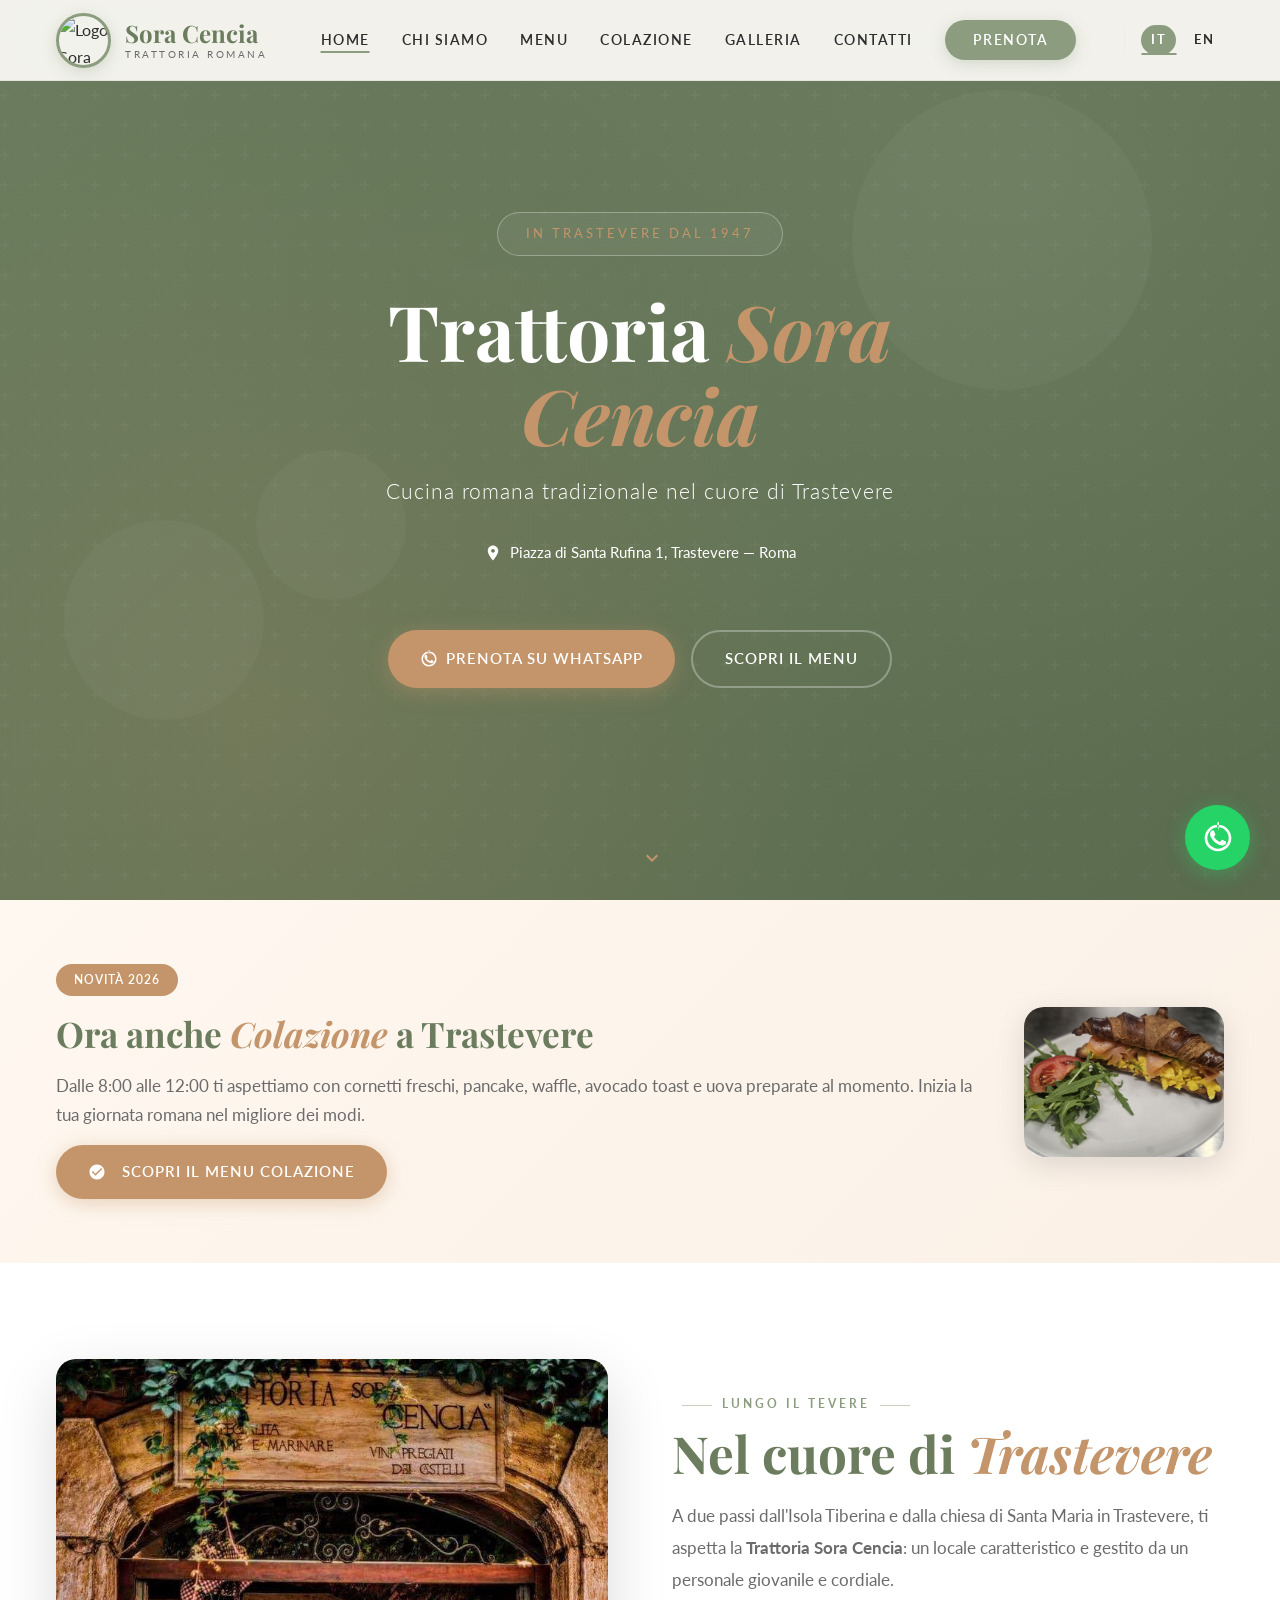
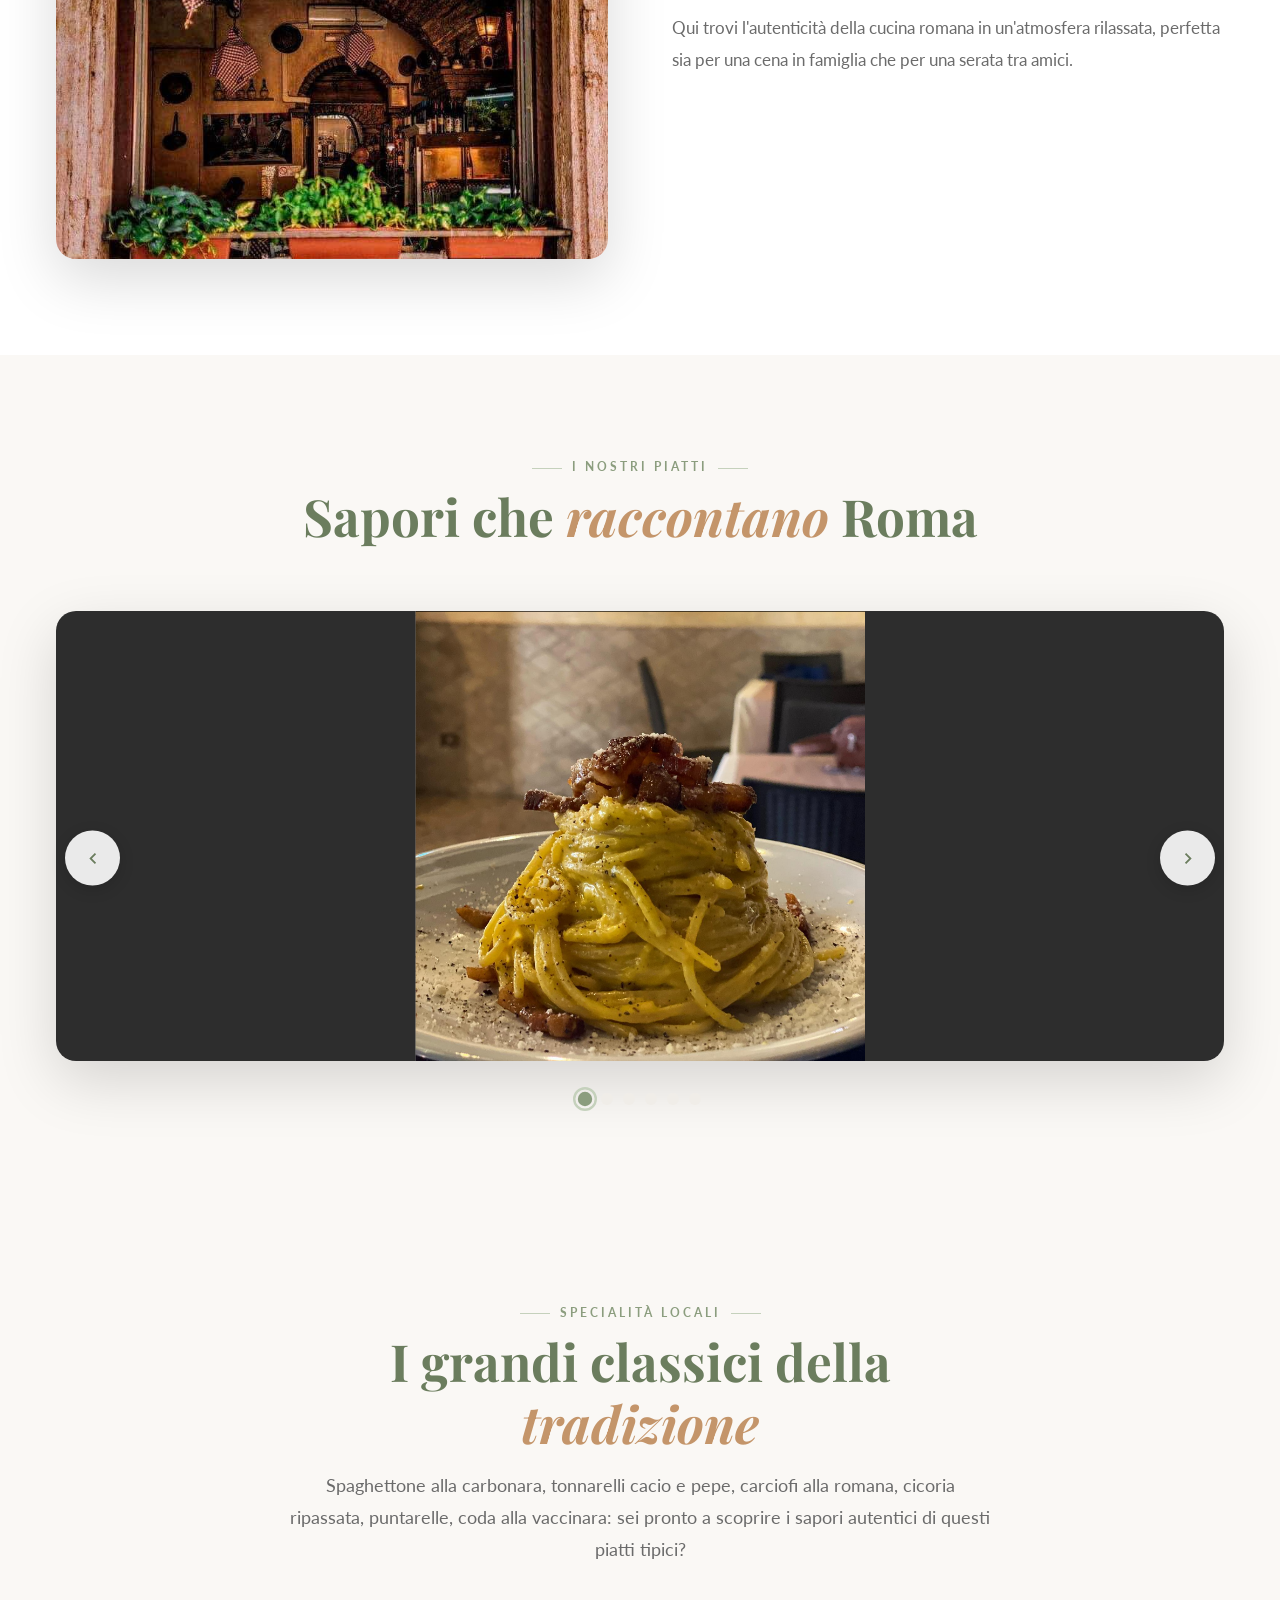
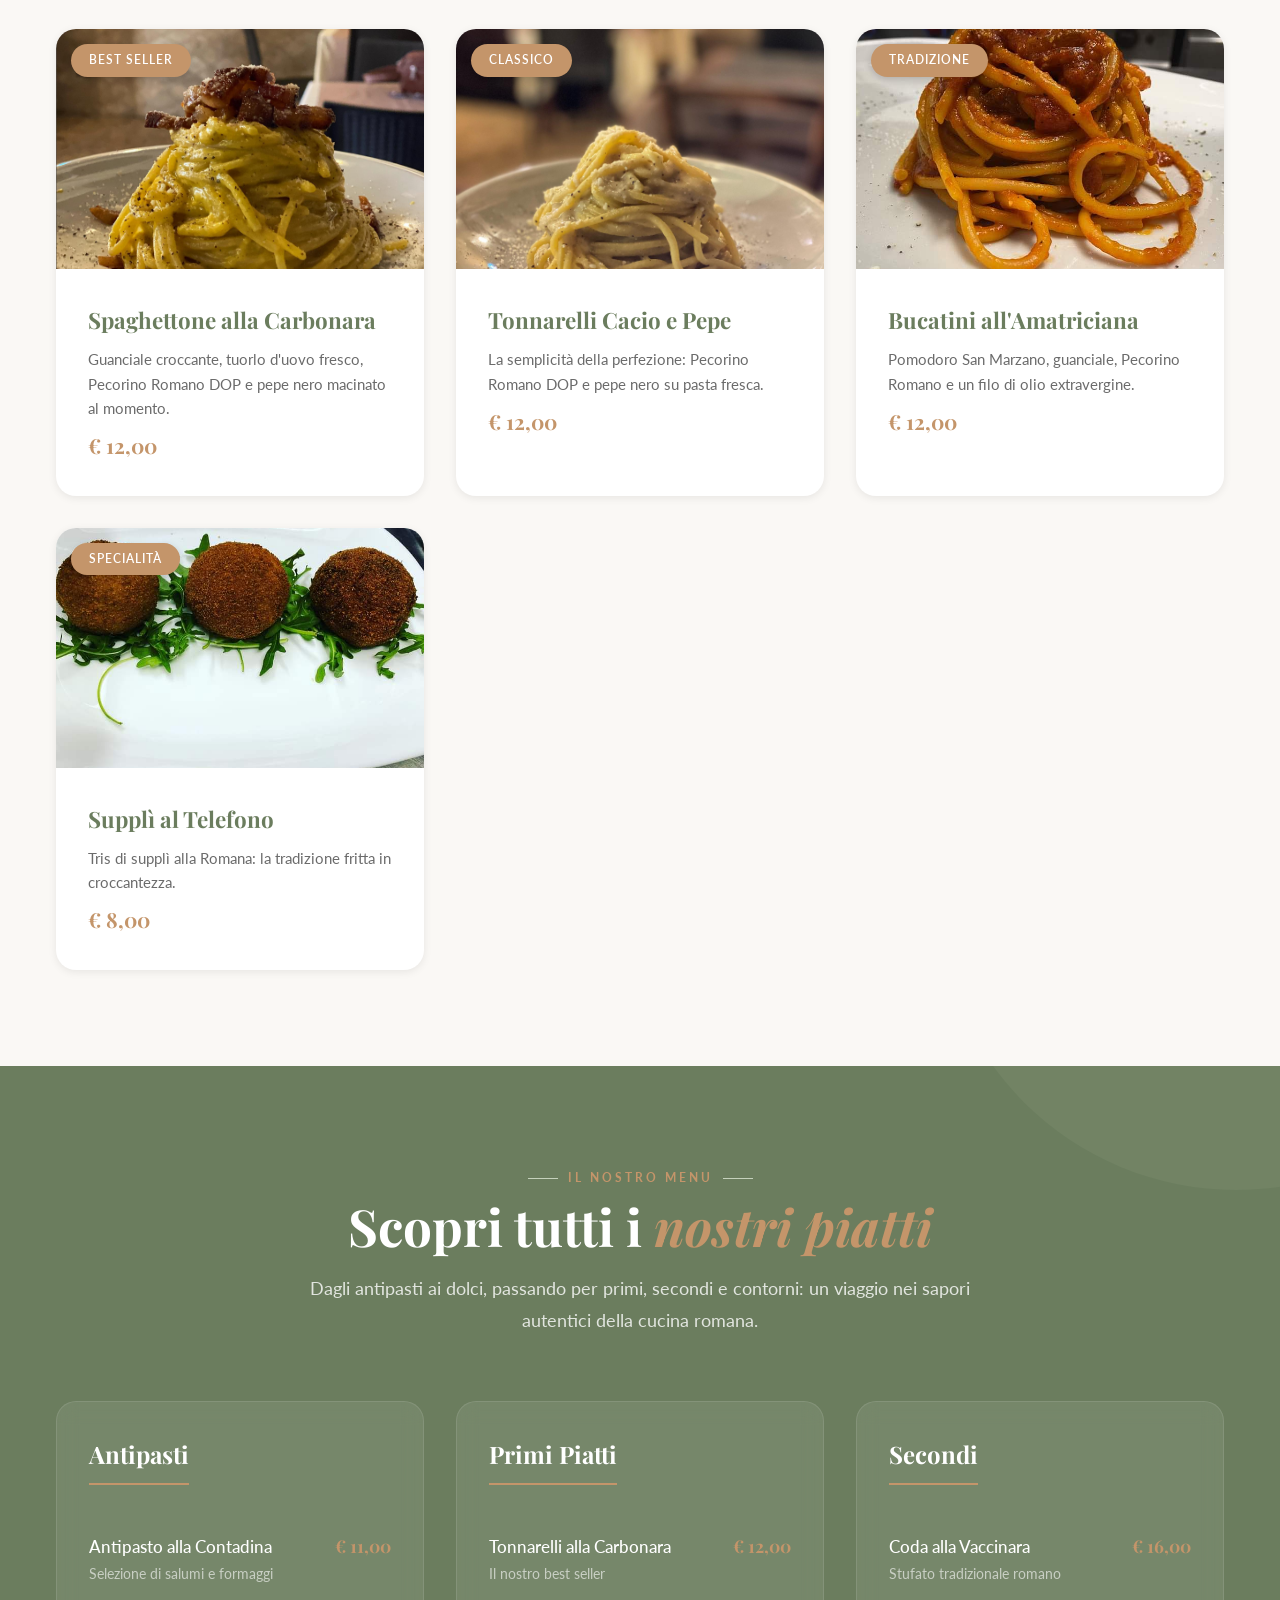
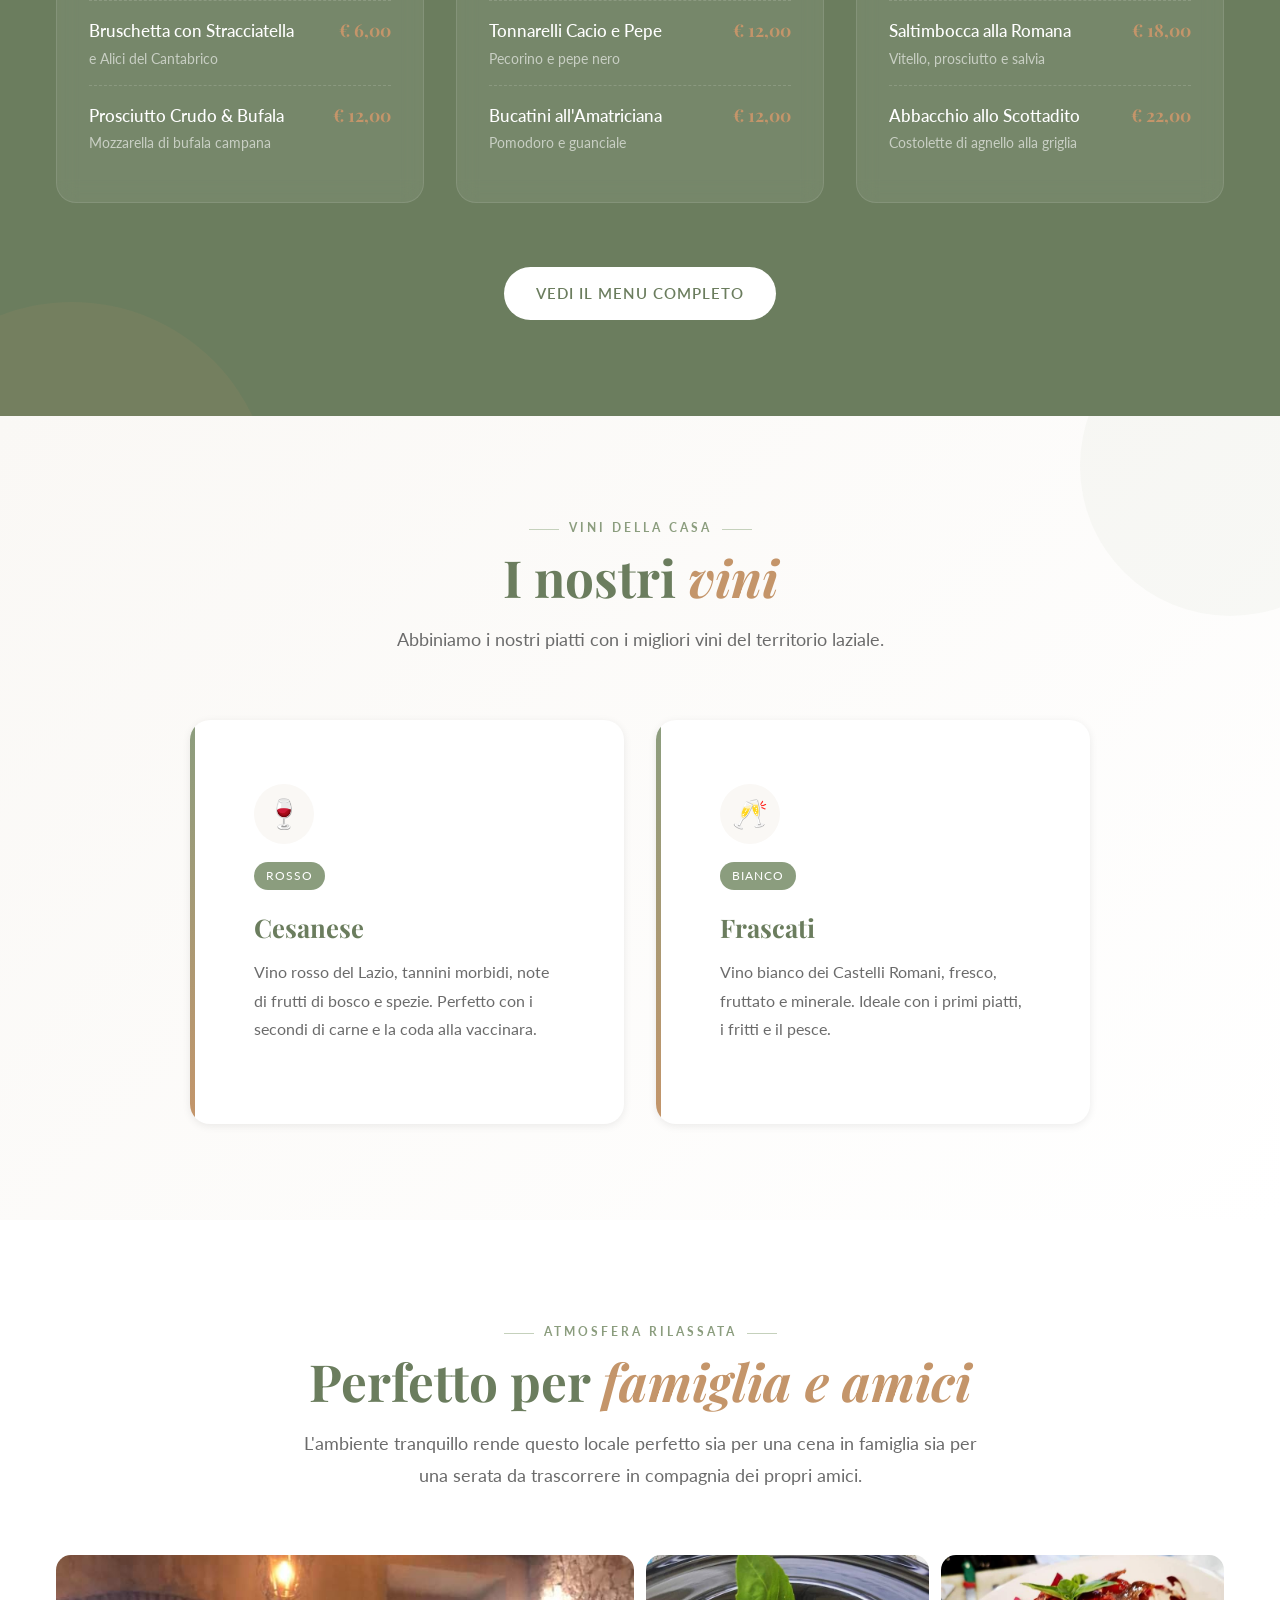
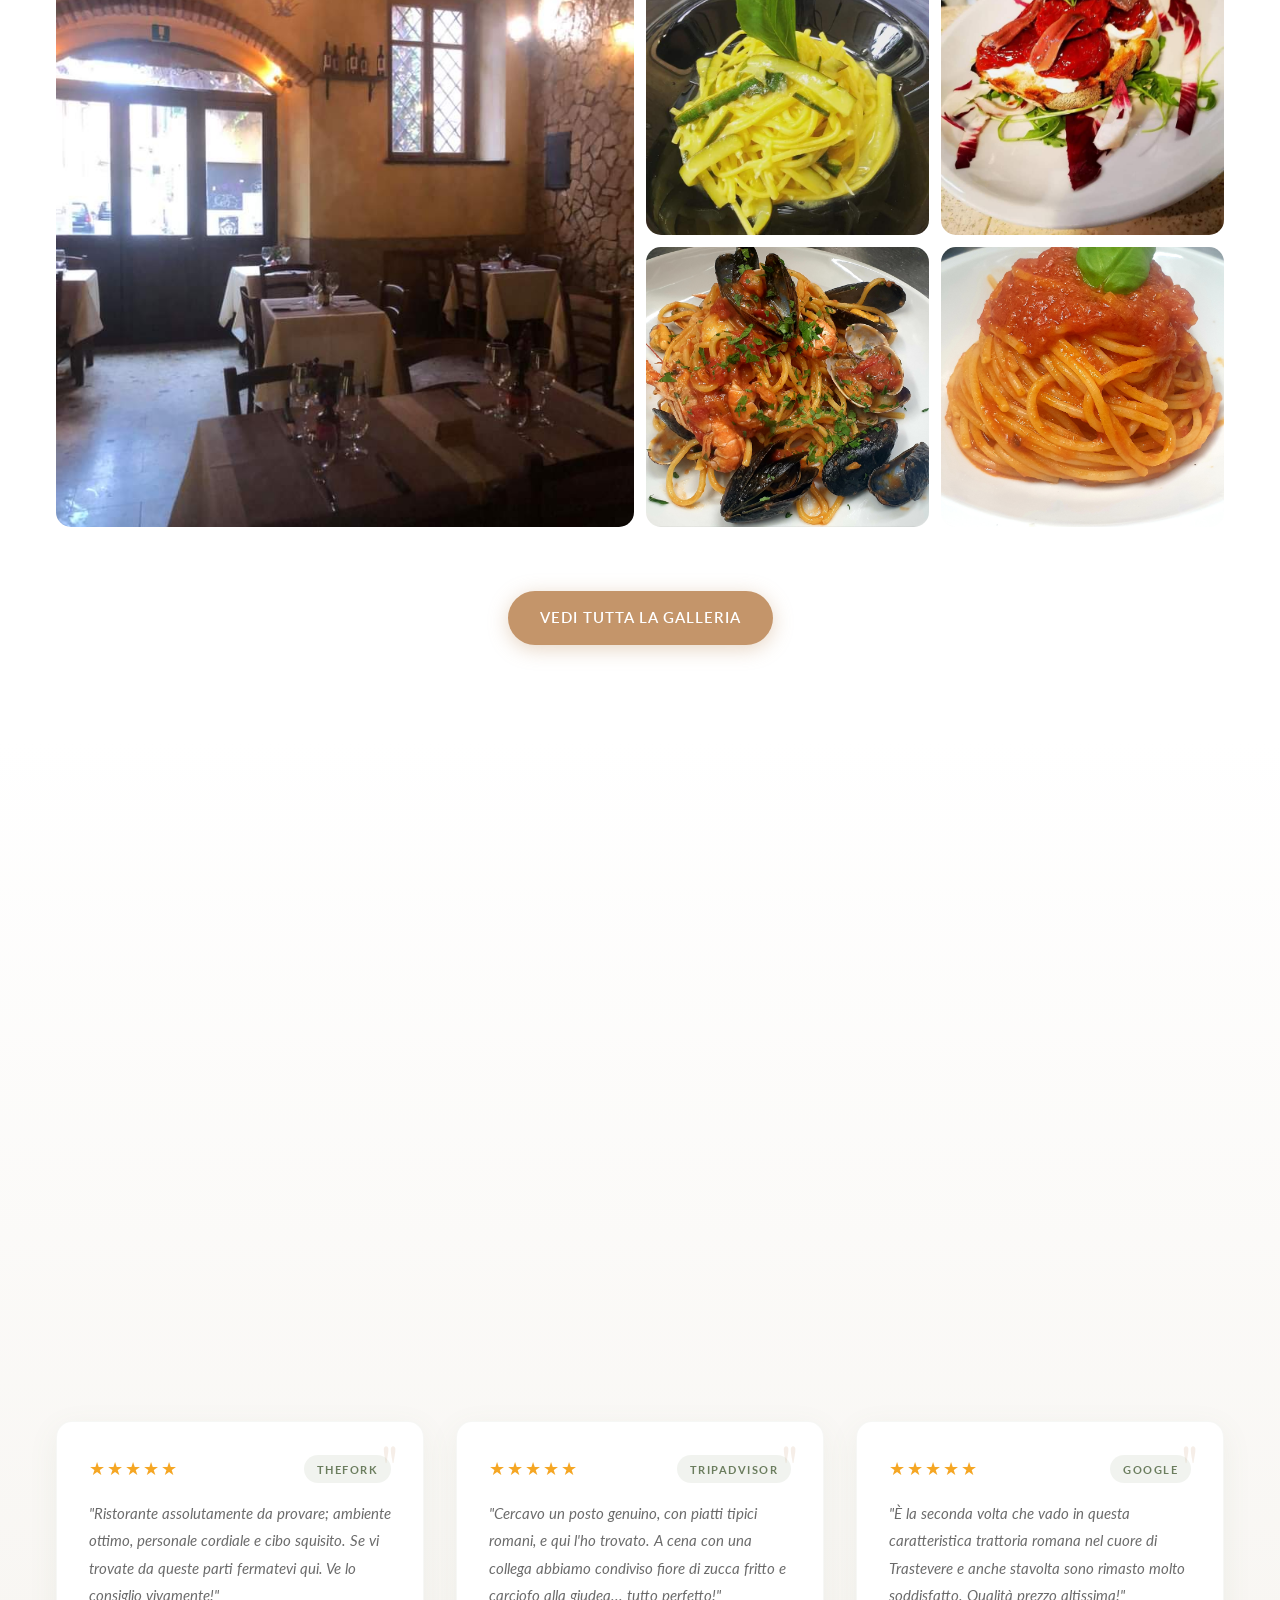
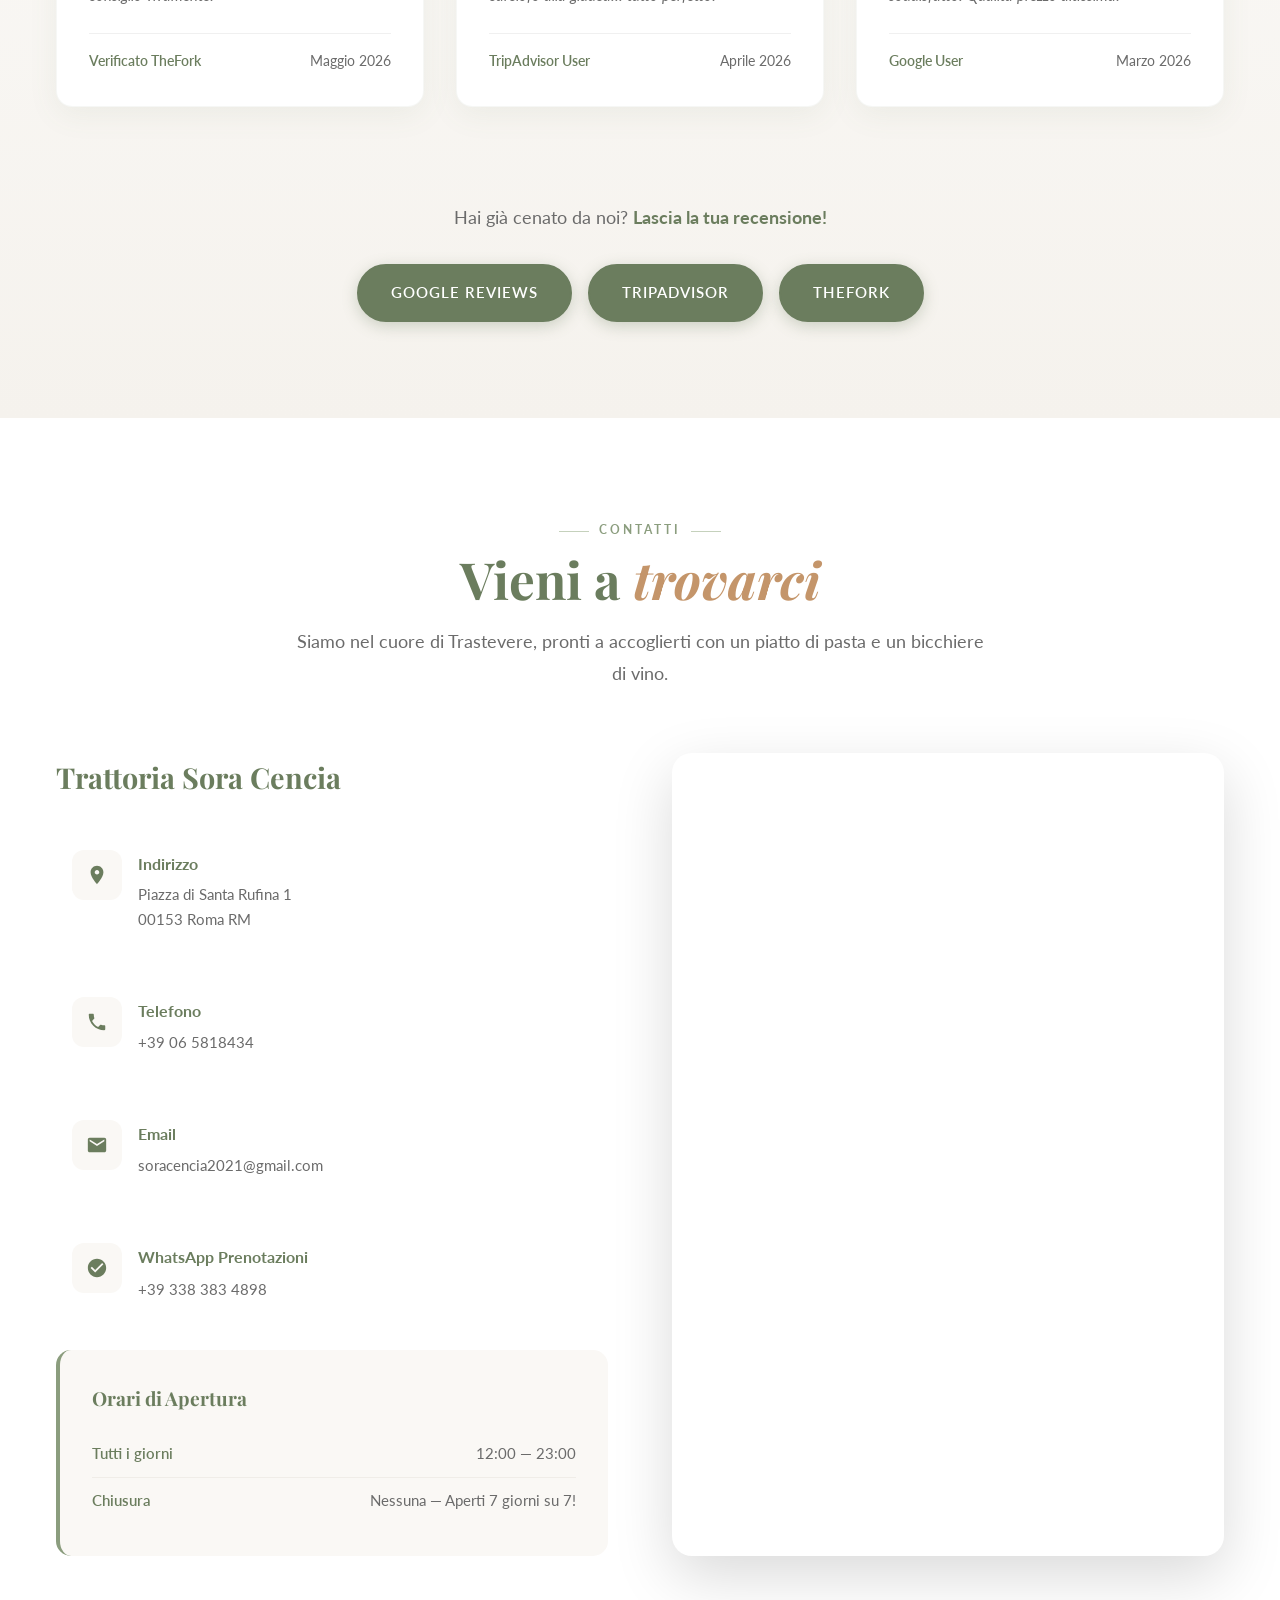
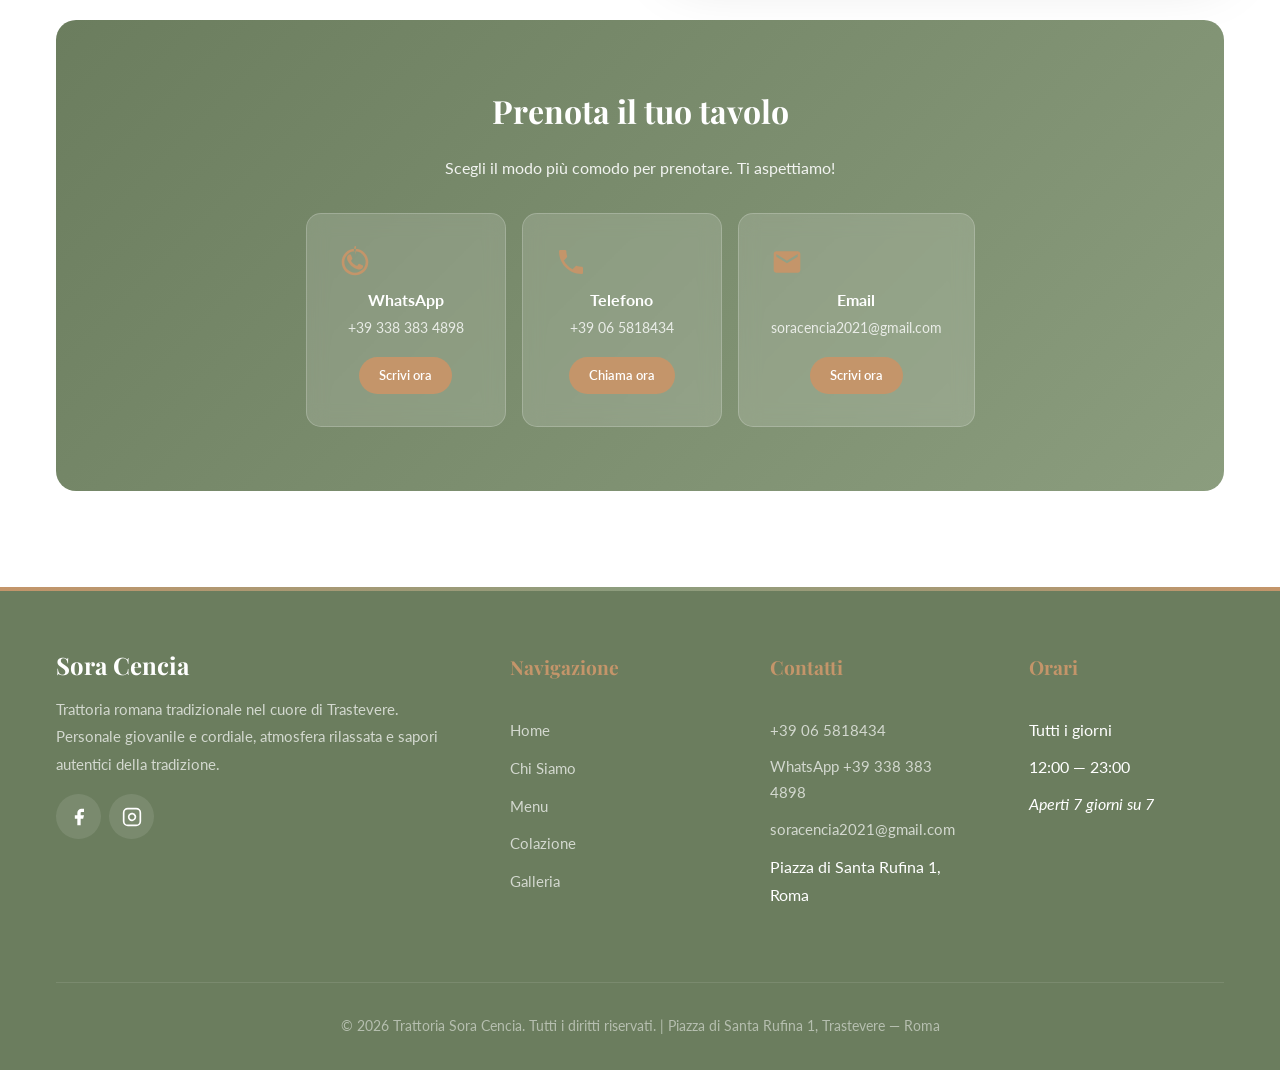
==== index.html @ d0603711 "Add files via upload" ====
<!DOCTYPE html>
<html lang="it">
<head>
    <meta charset="UTF-8">
    <meta name="viewport" content="width=device-width, initial-scale=1.0">
    <title>Trattoria Sora Cencia — Trastevere, Roma | Cucina Romana Tradizionale</title>
    <meta name="description" content="Trattoria Sora Cencia a Trastevere, Roma. Cucina romana tradizionale: carbonara, cacio e pepe, carciofi, coda alla vaccinara. Aperti tutti i giorni 12:00-23:00. Piazza di Santa Rufina 1.">
    <meta name="keywords" content="trattoria romana, trastevere, ristorante roma, carbonara, cacio e pepe, cucina romana, sora cencia">

    <meta property="og:title" content="Trattoria Sora Cencia — Trastevere, Roma">
    <meta property="og:description" content="Cucina romana tradizionale nel cuore di Trastevere. Aperti tutti i giorni dalle 12 alle 23.">
    <meta property="og:type" content="restaurant">
    <meta property="og:url" content="https://www.trattoriasoracencia.it">

    <script type="application/ld+json">
    {
        "@context": "https://schema.org",
        "@type": "Restaurant",
        "name": "Trattoria Sora Cencia",
        "description": "Trattoria romana tradizionale nel cuore di Trastevere",
        "url": "https://www.trattoriasoracencia.it",
        "telephone": "+39065818434",
        "email": "soracencia2021@gmail.com",
        "address": {
            "@type": "PostalAddress",
            "streetAddress": "Piazza di Santa Rufina 1",
            "addressLocality": "Roma",
            "addressRegion": "RM",
            "postalCode": "00153",
            "addressCountry": "IT"
        },
        "geo": {
            "@type": "GeoCoordinates",
            "latitude": "41.8892",
            "longitude": "12.4665"
        },
        "openingHours": ["Mo-Su 12:00-23:00"],
        "servesCuisine": "Cucina Romana",
        "priceRange": "€€",
        "sameAs": [
            "https://www.facebook.com/Nuova-trattoria-Sora-Cencia-",
            "https://www.instagram.com/sora_cencia/"
        ]
    }
    </script>

    <link rel="preconnect" href="https://fonts.googleapis.com">
    <link rel="preconnect" href="https://fonts.gstatic.com" crossorigin>
    <link href="https://fonts.googleapis.com/css2?family=Playfair+Display:ital,wght@0,400;0,500;0,600;0,700;1,400;1,500&family=Lato:wght@300;400;700&display=swap" rel="stylesheet">

    <link rel="icon" href="img/logo.jpg" type="image/jpeg">

    <link rel="stylesheet" href="css/style.css">
<base target="_blank">
<base target="_blank">
<base target="_blank">
</head>
<body>

    <!-- NAVBAR -->
    <nav class="navbar">
        <div class="nav-container">
            <a href="index.html" class="logo">
                <img src="img/logo.jpg" alt="Logo Sora Cencia - Leone di Trastevere">
                <div class="logo-text">
                    Sora Cencia
                    <span>Trattoria Romana</span>
                </div>
            </a>

            <ul class="nav-links">
                <li><a href="index.html" class="active">Home</a></li>
                <li><a href="chi-siamo.html">Chi Siamo</a></li>
                <li><a href="menu.html">Menu</a></li>
                <li><a href="colazioni.html">Colazione</a></li>
                <li><a href="galleria.html">Galleria</a></li>
                <li><a href="#contatti">Contatti</a></li>
                <li><a href="tel:+39065818434" class="nav-cta">Prenota</a></li>
                <li class="lang-switch">
                    <a href="index.html" class="active">IT</a>
                    <a href="en/index.html">EN</a>
                </li>
            </ul>

            <div class="menu-toggle">
                <span></span>
                <span></span>
                <span></span>
            </div>
        </div>
    </nav>

    <!-- HERO -->
    <section class="hero" id="home">
        <div class="hero-pattern"></div>
        <div class="hero-deco hero-deco-1"></div>
        <div class="hero-deco hero-deco-2"></div>
        <div class="hero-deco hero-deco-3"></div>
        <div class="hero-content">
            <span class="hero-badge">In Trastevere dal 1947</span>
            <h1>Trattoria <em>Sora Cencia</em></h1>
            <p class="hero-subtitle">Cucina romana tradizionale nel cuore di Trastevere</p>
            <div class="hero-location">
                <svg viewBox="0 0 24 24" width="18" height="18" fill="currentColor"><path d="M12 2C8.13 2 5 5.13 5 9c0 5.25 7 13 7 13s7-7.75 7-13c0-3.87-3.13-7-7-7zm0 9.5c-1.38 0-2.5-1.12-2.5-2.5s1.12-2.5 2.5-2.5 2.5 1.12 2.5 2.5-1.12 2.5-2.5 2.5z"/></svg>
                Piazza di Santa Rufina 1, Trastevere — Roma
            </div>
            <div class="hero-buttons">
                <a href="https://wa.me/393383834898" class="btn btn-primary" target="_blank">
                    <svg width="18" height="18" viewBox="0 0 24 24" fill="currentColor"><path d="M17.472 14.382c-.297-.149-1.758-.867-2.03-.967-.273-.099-.471-.148-.67.15-.197.297-.767.966-.94 1.164-.173.199-.347.223-.644.075-.297-.15-1.255-.463-2.39-1.475-.883-.788-1.48-1.761-1.653-2.059-.173-.297-.018-.458.13-.606.134-.133.298-.347.446-.52.149-.174.198-.298.298-.497.099-.198.05-.371-.025-.52-.075-.149-.669-1.612-.916-2.207-.242-.579-.487-.5-.669-.51-.173-.008-.371-.01-.57-.01-.198 0-.52.074-.792.372-.272.297-1.04 1.016-1.04 2.479 0 1.462 1.065 2.875 1.213 3.074.149.198 2.096 3.2 5.077 4.487.709.306 1.262.489 1.694.625.712.227 1.36.195 1.871.118.571-.085 1.758-.719 2.006-1.413.248-.694.248-1.289.173-1.413-.074-.124-.272-.198-.57-.347m-5.421-7.702L12.853.478a.64.64 0 0 0-.636-.478h-.004a.64.64 0 0 0-.636.478l-.436 2.544a.64.64 0 0 0 .636.749h.872a.64.64 0 0 0 .636-.749zM12 22C6.477 22 2 17.523 2 12S6.477 2 12 2s10 4.477 10 10-4.477 10-10 10zm0-2a8 8 0 1 0 0-16 8 8 0 0 0 0 16z"/></svg>
                    Prenota su WhatsApp
                </a>
                <a href="menu.html" class="btn btn-outline">Scopri il menu</a>
            </div>
        </div>
        <div class="scroll-indicator">
            <svg viewBox="0 0 24 24"><path d="M7.41 8.59L12 13.17l4.59-4.58L18 10l-6 6-6-6 1.41-1.41z"/></svg>
        </div>
    </section>

    <!-- BREAKFAST BANNER -->
    <section class="section" style="background: linear-gradient(135deg, #FFF8F0 0%, #FAF0E6 100%); padding: var(--space-lg) var(--space-sm);">
        <div class="container">
            <div style="display: flex; align-items: center; gap: var(--space-md); flex-wrap: wrap; justify-content: space-between;">
                <div style="flex: 1; min-width: 280px;">
                    <span style="display: inline-block; background: var(--terra); color: var(--bianco); padding: 6px 18px; border-radius: 20px; font-size: 0.75rem; font-weight: 600; text-transform: uppercase; letter-spacing: 1px; margin-bottom: var(--space-xs);">Novità 2026</span>
                    <h2 style="font-family: var(--font-display); font-size: clamp(1.5rem, 3vw, 2.2rem); color: var(--salvia-dark); margin-bottom: var(--space-xs);">Ora anche <em style="color: var(--terra);">Colazione</em> a Trastevere</h2>
                    <p style="color: var(--grigio); font-size: 1.05rem; line-height: 1.7; margin-bottom: var(--space-sm);">Dalle 8:00 alle 12:00 ti aspettiamo con cornetti freschi, pancake, waffle, avocado toast e uova preparate al momento. Inizia la tua giornata romana nel migliore dei modi.</p>
                    <a href="colazioni.html" class="btn btn-primary" style="display: inline-flex;">
                        <svg width="18" height="18" viewBox="0 0 24 24" fill="currentColor" style="margin-right: 8px;"><path d="M12 2C6.48 2 2 6.48 2 12s4.48 10 10 10 10-4.48 10-10S17.52 2 12 2zm-2 15l-5-5 1.41-1.41L10 14.17l7.59-7.59L19 8l-9 9z"/></svg>
                        Scopri il menu colazione
                    </a>
                </div>
                <div style="flex: 0 0 200px; max-width: 250px;">
                    <img src="img/IMG-20250619-WA0003.jpg" alt="Cornetto colazione Sora Cencia" style="width: 100%; border-radius: 20px; box-shadow: var(--shadow-md); object-fit: cover;">
                </div>
            </div>
        </div>
    </section>

    <!-- CHI SIAMO -->
    <section class="section about" id="chi-siamo">
        <div class="container">
            <div class="about-grid">
                <div class="about-image reveal-left">
                    <img src="img/145001635_1816514621850926_7391259112462539259_n.jpg" alt="Ingresso Trattoria Sora Cencia - Trastevere">
                </div>
                <div class="about-text reveal-right">
                    <span class="section-label">Lungo il Tevere</span>
                    <h2 class="section-title">Nel cuore di <em>Trastevere</em></h2>
                    <p>A due passi dall'Isola Tiberina e dalla chiesa di Santa Maria in Trastevere, ti aspetta la <strong>Trattoria Sora Cencia</strong>: un locale caratteristico e gestito da un personale giovanile e cordiale.</p>
                    <p>Qui trovi l'autenticità della cucina romana in un'atmosfera rilassata, perfetta sia per una cena in famiglia che per una serata tra amici.</p>
                    <div class="about-features">
                        <div class="about-feature reveal-bounce reveal-delay-1">
                            <span class="number">7/7</span>
                            <span class="label">Aperti tutti i giorni</span>
                        </div>
                        <div class="about-feature reveal-bounce reveal-delay-2">
                            <span class="number">12-23</span>
                            <span class="label">Orario continuato</span>
                        </div>
                        <div class="about-feature reveal-bounce reveal-delay-3">
                            <span class="number">100%</span>
                            <span class="label">Tradizione romana</span>
                        </div>
                    </div>
                </div>
            </div>
        </div>
    </section>

    <!-- CAROSELLO FOTO -->
    <section class="carousel-section" id="carosello">
        <div class="container">
            <div class="section-header reveal">
                <span class="section-label">I nostri piatti</span>
                <h2 class="section-title">Sapori che <em>raccontano</em> Roma</h2>
            </div>
        </div>
        <div class="carousel-container">
            <div class="carousel-wrapper">
                <div class="carousel-track">
                    <div class="carousel-slide">
                        <img src="img/Screenshot-2022-12-01-at-01-12-12-La-nuova-sora-cencia-@sora_cencia-•-Foto-e-video-di-Instagram-1.png" alt="Spaghettone alla Carbonara">
                        <div class="carousel-caption">
                            <h3>Spaghettone alla Carbonara</h3>
                            <p>Il grande classico della tradizione romana</p>
                        </div>
                    </div>
                    <div class="carousel-slide">
                        <img src="img/IMG-20210525-WA0000.jpg" alt="Tonnarelli Cacio e Pepe">
                        <div class="carousel-caption">
                            <h3>Tonnarelli Cacio e Pepe</h3>
                            <p>Semplicità e perfezione in un piatto</p>
                        </div>
                    </div>
                    <div class="carousel-slide">
                        <img src="img/IMG-20210525-WA0004.jpg" alt="Gricia">
                        <div class="carousel-caption">
                            <h3>Gricia</h3>
                            <p>La Gricia è sempre un piacere</p>
                        </div>
                    </div>
                    <div class="carousel-slide">
                        <img src="img/20210514_010414.jpg" alt="Spaghetti allo Scoglio">
                        <div class="carousel-caption">
                            <h3>Spaghetti allo Scoglio</h3>
                            <p>Il mare incontra la tradizione romana</p>
                        </div>
                    </div>
                    <div class="carousel-slide">
                        <img src="img/20210515_232650.jpg" alt="Spaghetti al Pomodoro">
                        <div class="carousel-caption">
                            <h3>Spaghetti al Pomodoro</h3>
                            <p>Freschezza e genuinità e stai al top</p>
                        </div>
                    </div>
			<div class="carousel-slide">
                        <img src="img/Screenshot-2022-12-01-at-00-59-55-La-nuova-sora-cencia-@sora_cencia-•-Foto-e-video-di-Instagram.png" alt="Cicoria Guanciale e Pecorino">
                        <div class="carousel-caption">
                            <h3>Cicoria, Guanciale e Pecorino</h3>
                            <p>Un tris vincente in ogni forchettata</p>
                        </div>
                    </div>

                    <div class="carousel-slide">
                        <img src="img/Screenshot-2022-12-01-at-01-00-23-La-nuova-sora-cencia-@sora_cencia-•-Foto-e-video-di-Instagram-1.png" alt="Vellutata D'autunno">
                        <div class="carousel-caption">
                            <h3>La Vellutata primaverile</h3>
                            <p>La nostra vellutata di verdure, semplice e nutriente</p>

                        </div>
                    </div>
                </div>
            </div>
            <button class="carousel-btn prev" aria-label="Foto precedente">
                <svg viewBox="0 0 24 24"><path d="M15.41 7.41L14 6l-6 6 6 6 1.41-1.41L10.83 12z"/></svg>
            </button>
            <button class="carousel-btn next" aria-label="Foto successiva">
                <svg viewBox="0 0 24 24"><path d="M10 6L8.59 7.41 13.17 12l-4.58 4.59L10 18l6-6z"/></svg>
            </button>
            <div class="carousel-dots">
                <button class="carousel-dot active" aria-label="Slide 1"></button>
                <button class="carousel-dot" aria-label="Slide 2"></button>
                <button class="carousel-dot" aria-label="Slide 3"></button>
                <button class="carousel-dot" aria-label="Slide 4"></button>
                <button class="carousel-dot" aria-label="Slide 5"></button>
                <button class="carousel-dot" aria-label="Slide 6"></button>
            </div>
        </div>
    </section>

    <!-- SPECIALITÀ -->
    <section class="section specials" id="specialita">
        <div class="container">
            <div class="section-header reveal">
                <span class="section-label">Specialità Locali</span>
                <h2 class="section-title">I grandi classici della <em>tradizione</em></h2>
                <p class="section-desc">Spaghettone alla carbonara, tonnarelli cacio e pepe, carciofi alla romana, cicoria ripassata, puntarelle, coda alla vaccinara: sei pronto a scoprire i sapori autentici di questi piatti tipici?</p>
            </div>

            <div class="specials-grid">
                <div class="special-card reveal reveal-delay-1">
                    <div class="special-card-img">
                        <img src="img/Screenshot-2022-12-01-at-01-12-12-La-nuova-sora-cencia-@sora_cencia-•-Foto-e-video-di-Instagram-1.png" alt="Spaghettone alla Carbonara">
                        <span class="special-card-tag">Best Seller</span>
                    </div>
                    <div class="special-card-body">
                        <h3>Spaghettone alla Carbonara</h3>
                        <p>Guanciale croccante, tuorlo d'uovo fresco, Pecorino Romano DOP e pepe nero macinato al momento.</p>
                        <div class="special-card-price">€ 12,00</div>
                    </div>
                </div>

                <div class="special-card reveal reveal-delay-2">
                    <div class="special-card-img">
                        <img src="img/IMG-20210525-WA0000.jpg" alt="Tonnarelli Cacio e Pepe">
                        <span class="special-card-tag">Classico</span>
                    </div>
                    <div class="special-card-body">
                        <h3>Tonnarelli Cacio e Pepe</h3>
                        <p>La semplicità della perfezione: Pecorino Romano DOP e pepe nero su pasta fresca.</p>
                        <div class="special-card-price">€ 12,00</div>
                    </div>
                </div>

                <div class="special-card reveal reveal-delay-3">
                    <div class="special-card-img">
                        <img src="img/FB_IMG_1621288233914.jpg" alt="Bucatini all'Amatriciana">
                        <span class="special-card-tag">Tradizione</span>
                    </div>
                    <div class="special-card-body">
                        <h3>Bucatini all'Amatriciana</h3>
                        <p>Pomodoro San Marzano, guanciale, Pecorino Romano e un filo di olio extravergine.</p>
                        <div class="special-card-price">€ 12,00</div>
                    </div>
                </div>

                <div class="special-card reveal reveal-delay-4">
                    <div class="special-card-img">
                        <img src="img/FB_IMG_1621288247780.jpg" alt="Supplì al Telefono">
                        <span class="special-card-tag">Specialità</span>
                    </div>
                    <div class="special-card-body">
                        <h3>Supplì al Telefono</h3>
                        <p>Tris di supplì alla Romana: la tradizione fritta in croccantezza.</p>
                        <div class="special-card-price">€ 8,00</div>
                    </div>
                </div>
            </div>
        </div>
    </section>

        
    <!-- MENU PREVIEW -->
    <section class="section menu-preview" id="menu">
        <div class="container">
            <div class="section-header reveal">
                <span class="section-label" style="color: var(--terra);">Il nostro menu</span>
                <h2 class="section-title">Scopri tutti i <em>nostri piatti</em></h2>
                <p class="section-desc">Dagli antipasti ai dolci, passando per primi, secondi e contorni: un viaggio nei sapori autentici della cucina romana.</p>
            </div>

            <div class="menu-categories">
                <div class="menu-category reveal reveal-delay-1">
                    <h3>Antipasti</h3>
                    <div class="menu-item">
                        <div>
                            <span class="menu-item-name">Antipasto alla Contadina</span>
                            <span class="menu-item-desc">Selezione di salumi e formaggi</span>
                        </div>
                        <span class="menu-item-price">€ 11,00</span>
                    </div>
                    <div class="menu-item">
                        <div>
                            <span class="menu-item-name">Bruschetta con Stracciatella</span>
                            <span class="menu-item-desc">e Alici del Cantabrico</span>
                        </div>
                        <span class="menu-item-price">€ 6,00</span>
                    </div>
                    <div class="menu-item">
                        <div>
                            <span class="menu-item-name">Prosciutto Crudo & Bufala</span>
                            <span class="menu-item-desc">Mozzarella di bufala campana</span>
                        </div>
                        <span class="menu-item-price">€ 12,00</span>
                    </div>
                </div>

                <div class="menu-category reveal reveal-delay-2">
                    <h3>Primi Piatti</h3>
                    <div class="menu-item">
                        <div>
                            <span class="menu-item-name">Tonnarelli alla Carbonara</span>
                            <span class="menu-item-desc">Il nostro best seller</span>
                        </div>
                        <span class="menu-item-price">€ 12,00</span>
                    </div>
                    <div class="menu-item">
                        <div>
                            <span class="menu-item-name">Tonnarelli Cacio e Pepe</span>
                            <span class="menu-item-desc">Pecorino e pepe nero</span>
                        </div>
                        <span class="menu-item-price">€ 12,00</span>
                    </div>
                    <div class="menu-item">
                        <div>
                            <span class="menu-item-name">Bucatini all'Amatriciana</span>
                            <span class="menu-item-desc">Pomodoro e guanciale</span>
                        </div>
                        <span class="menu-item-price">€ 12,00</span>
                    </div>
                </div>

                <div class="menu-category reveal reveal-delay-3">
                    <h3>Secondi</h3>
                    <div class="menu-item">
                        <div>
                            <span class="menu-item-name">Coda alla Vaccinara</span>
                            <span class="menu-item-desc">Stufato tradizionale romano</span>
                        </div>
                        <span class="menu-item-price">€ 16,00</span>
                    </div>
                    <div class="menu-item">
                        <div>
                            <span class="menu-item-name">Saltimbocca alla Romana</span>
                            <span class="menu-item-desc">Vitello, prosciutto e salvia</span>
                        </div>
                        <span class="menu-item-price">€ 18,00</span>
                    </div>
                    <div class="menu-item">
                        <div>
                            <span class="menu-item-name">Abbacchio allo Scottadito</span>
                            <span class="menu-item-desc">Costolette di agnello alla griglia</span>
                        </div>
                        <span class="menu-item-price">€ 22,00</span>
                    </div>
                </div>
            </div>

            <div class="menu-cta reveal">
                <a href="menu.html" class="btn btn-light">Vedi il menu completo</a>
            </div>
        </div>
    </section>

    <!-- VINI DELLA CASA -->
    <section class="wines-section" id="vini">
        <div class="container">
            <div class="section-header reveal">
                <span class="section-label">Vini della Casa</span>
                <h2 class="section-title">I nostri <em>vini</em></h2>
                <p class="section-desc">Abbiniamo i nostri piatti con i migliori vini del territorio laziale.</p>
            </div>

            <div class="wines-grid">
                <div class="wine-card reveal reveal-delay-1">
                    <div class="wine-icon">🍷</div>
                    <span class="wine-type">Rosso</span>
                    <h3>Cesanese</h3>
                    <p>Vino rosso del Lazio, tannini morbidi, note di frutti di bosco e spezie. Perfetto con i secondi di carne e la coda alla vaccinara.</p>
                 </div>

                <div class="wine-card reveal reveal-delay-2">
                    <div class="wine-icon">🥂</div>
                    <span class="wine-type">Bianco</span>
                    <h3>Frascati</h3>
                    <p>Vino bianco dei Castelli Romani, fresco, fruttato e minerale. Ideale con i primi piatti, i fritti e il pesce.</p>
                  </div>
            </div>
        </div>
    </section>

    <!-- GALLERIA -->
    <section class="section gallery" id="galleria">
        <div class="container">
            <div class="section-header reveal">
                <span class="section-label">Atmosfera Rilassata</span>
                <h2 class="section-title">Perfetto per <em>famiglia e amici</em></h2>
                <p class="section-desc">L'ambiente tranquillo rende questo locale perfetto sia per una cena in famiglia sia per una serata da trascorrere in compagnia dei propri amici.</p>
            </div>

            <div class="gallery-grid">
                <div class="gallery-item large reveal-spin">
                    <img src="img/FB_IMG_1621026989241.jpg" alt="Interno della Trattoria Sora Cencia">
                    <div class="gallery-item-overlay">
                        <h4>Il nostro locale</h4>
                        <p>Ambiente accogliente e tradizionale</p>
                    </div>
                </div>
                <div class="gallery-item reveal-scale reveal-delay-1">
                    <img src="img/FB_IMG_1621027112102.jpg" alt="Pasta fresca">
                    <div class="gallery-item-overlay">
                        <h4>Pasta Fresca</h4>
                    </div>
                </div>
                <div class="gallery-item reveal-scale reveal-delay-2">
                    <img src="img/FB_IMG_1621027318539.jpg" alt="Bruschetta">
                    <div class="gallery-item-overlay">
                        <h4>Bruschetta</h4>
                    </div>
                </div>
                <div class="gallery-item reveal-scale reveal-delay-3">
                    <img src="img/20210514_010414.jpg" alt="Spaghetti allo Scoglio">
                    <div class="gallery-item-overlay">
                        <h4>Spaghetti allo Scoglio</h4>
                    </div>
                </div>
                <div class="gallery-item reveal-scale reveal-delay-4">
                    <img src="img/20210515_232650.jpg" alt="Spaghetti al Pomodoro">
                    <div class="gallery-item-overlay">
                        <h4>Spaghetti al Pomodoro</h4>
                    </div>
                </div>
            </div>

            <div style="text-align: center; margin-top: var(--space-lg);">
                <a href="galleria.html" class="btn btn-primary">Vedi tutta la galleria</a>
            </div>
        </div>
    </section>

<!-- RECENSIONI -->
    <section class="section reviews" id="recensioni">
        <div class="container">
            <div class="section-header reveal">
                <span class="section-label">Dicono di Noi</span>
                <h2 class="section-title">Cosa pensano i <em>nostri ospiti</em></h2>
                <p class="section-desc">Oltre 2.500 recensioni verificate su Google, TripAdvisor e TheFork. La vostra fiducia è il nostro migliore ingrediente.</p>
            </div>

            <div class="reviews-grid">
                <div class="review-card reveal reveal-delay-1">
                    <div class="review-header">
                        <div class="review-stars">★★★★★</div>
                        <span class="review-source">TheFork</span>
                    </div>
                    <p class="review-text">"Ottima trattoria a Trastevere senza troppi fronzoli. Piatti buoni, prezzi onesti e simpatia romana. La carbonara era perfetta e il servizio cordiale. Torneremo sicuramente!"</p>
                    <div class="review-author">
                        <strong>Antonino T.</strong>
                        <span>Giugno 2026</span>
                    </div>
                </div>

                <div class="review-card reveal reveal-delay-2">
                    <div class="review-header">
                        <div class="review-stars">★★★★★</div>
                        <span class="review-source">TripAdvisor</span>
                    </div>
                    <p class="review-text">"Abbiamo cenato da Sora Cencia a Trastevere e l'esperienza è stata decisamente positiva sotto tutti i punti di vista. Abbiamo mangiato benissimo: porzioni abbondanti e sapori autentici."</p>
                    <div class="review-author">
                        <strong>TripAdvisor User</strong>
                        <span>Giugno 2026</span>
                    </div>
                </div>

                <div class="review-card reveal reveal-delay-3">
                    <div class="review-header">
                        <div class="review-stars">★★★★★</div>
                        <span class="review-source">Google</span>
                    </div>
                    <p class="review-text">"Personale gentilissimo e disponibile! Piatti della cucina romana fatti a dovere e con ingredienti freschi. La coda alla vaccinara era strepitosa. Rapporto qualità-prezzo eccellente."</p>
                    <div class="review-author">
                        <strong>Google User</strong>
                        <span>Maggio 2026</span>
                    </div>
                </div>

                <div class="review-card reveal reveal-delay-4">
                    <div class="review-header">
                        <div class="review-stars">★★★★★</div>
                        <span class="review-source">TheFork</span>
                    </div>
                    <p class="review-text">"Ristorante assolutamente da provare; ambiente ottimo, personale cordiale e cibo squisito. Se vi trovate da queste parti fermatevi qui. Ve lo consiglio vivamente!"</p>
                    <div class="review-author">
                        <strong>Verificato TheFork</strong>
                        <span>Maggio 2026</span>
                    </div>
                </div>

                <div class="review-card reveal reveal-delay-5">
                    <div class="review-header">
                        <div class="review-stars">★★★★★</div>
                        <span class="review-source">TripAdvisor</span>
                    </div>
                    <p class="review-text">"Cercavo un posto genuino, con piatti tipici romani, e qui l'ho trovato. A cena con una collega abbiamo condiviso fiore di zucca fritto e carciofo alla giudea... tutto perfetto!"</p>
                    <div class="review-author">
                        <strong>TripAdvisor User</strong>
                        <span>Aprile 2026</span>
                    </div>
                </div>

                <div class="review-card reveal reveal-delay-6">
                    <div class="review-header">
                        <div class="review-stars">★★★★★</div>
                        <span class="review-source">Google</span>
                    </div>
                    <p class="review-text">"È la seconda volta che vado in questa caratteristica trattoria romana nel cuore di Trastevere e anche stavolta sono rimasto molto soddisfatto. Qualità prezzo altissima!"</p>
                    <div class="review-author">
                        <strong>Google User</strong>
                        <span>Marzo 2026</span>
                    </div>
                </div>
            </div>

            <div class="reviews-cta reveal">
                <p>Hai già cenato da noi? <strong>Lascia la tua recensione!</strong></p>
                <div class="reviews-buttons">
                    <a href="https://www.google.com/search?q=Trattoria+Sora+Cencia+Roma" target="_blank" class="btn btn-outline">Google Reviews</a>
                    <a href="https://www.tripadvisor.it/Restaurant_Review-g187791-d1469256-Reviews-Trattoria_Sora_Cencia-Rome_Lazio.html" target="_blank" class="btn btn-outline">TripAdvisor</a>
                    <a href="https://www.thefork.it/ristorante/trattoria-sora-cencia-r687361/recensioni" target="_blank" class="btn btn-outline">TheFork</a>
                </div>
            </div>
        </div>
    </section>

    <!-- CONTATTI -->
    <section class="section contact" id="contatti">
        <div class="container">
            <div class="section-header reveal">
                <span class="section-label">Contatti</span>
                <h2 class="section-title">Vieni a <em>trovarci</em></h2>
                <p class="section-desc">Siamo nel cuore di Trastevere, pronti a accoglierti con un piatto di pasta e un bicchiere di vino.</p>
            </div>

            <div class="contact-grid">
                <div class="contact-info reveal-left">
                    <h3>Trattoria Sora Cencia</h3>

                    <div class="contact-item">
                        <div class="contact-item-icon">
                            <svg viewBox="0 0 24 24"><path d="M12 2C8.13 2 5 5.13 5 9c0 5.25 7 13 7 13s7-7.75 7-13c0-3.87-3.13-7-7-7zm0 9.5c-1.38 0-2.5-1.12-2.5-2.5s1.12-2.5 2.5-2.5 2.5 1.12 2.5 2.5-1.12 2.5-2.5 2.5z"/></svg>
                        </div>
                        <div class="contact-item-text">
                            <h4>Indirizzo</h4>
                            <p>Piazza di Santa Rufina 1<br>00153 Roma RM</p>
                        </div>
                    </div>

                    <div class="contact-item">
                        <div class="contact-item-icon">
                            <svg viewBox="0 0 24 24"><path d="M6.62 10.79c1.44 2.83 3.76 5.14 6.59 6.59l2.2-2.2c.27-.27.67-.36 1.02-.24 1.12.37 2.33.57 3.57.57.55 0 1 .45 1 1V20c0 .55-.45 1-1 1-9.39 0-17-7.61-17-17 0-.55.45-1 1-1h3.5c.55 0 1 .45 1 1 0 1.25.2 2.45.57 3.57.11.35.03.74-.25 1.02l-2.2 2.2z"/></svg>
                        </div>
                        <div class="contact-item-text">
                            <h4>Telefono</h4>
                            <a href="tel:+39065818434">+39 06 5818434</a>
                        </div>
                    </div>

                    <div class="contact-item">
                        <div class="contact-item-icon">
                            <svg viewBox="0 0 24 24"><path d="M20 4H4c-1.1 0-1.99.9-1.99 2L2 18c0 1.1.9 2 2 2h16c1.1 0 2-.9 2-2V6c0-1.1-.9-2-2-2zm0 4l-8 5-8-5V6l8 5 8-5v2z"/></svg>
                        </div>
                        <div class="contact-item-text">
                            <h4>Email</h4>
                            <a href="mailto:soracencia2021@gmail.com">soracencia2021@gmail.com</a>
                        </div>
                    </div>

                    <div class="contact-item">
                        <div class="contact-item-icon">
                            <svg viewBox="0 0 24 24"><path d="M12 2C6.48 2 2 6.48 2 12s4.48 10 10 10 10-4.48 10-10S17.52 2 12 2zm-2 15l-5-5 1.41-1.41L10 14.17l7.59-7.59L19 8l-9 9z"/></svg>
                        </div>
                        <div class="contact-item-text">
                            <h4>WhatsApp Prenotazioni</h4>
                            <a href="https://wa.me/393383834898" target="_blank">+39 338 383 4898</a>
                        </div>
                    </div>

                    <div class="contact-hours">
                        <h4>Orari di Apertura</h4>
                        <div class="hours-row">
                            <span class="day">Tutti i giorni</span>
                            <span class="time">12:00 — 23:00</span>
                        </div>
                        <div class="hours-row">
                            <span class="day">Chiusura</span>
                            <span class="time">Nessuna — Aperti 7 giorni su 7!</span>
                        </div>
                    </div>
                </div>

                <div class="contact-map reveal-right">
                   <iframe src="https://www.google.com/maps/embed?pb=!1m18!1m12!1m3!1d2970.1523232815157!2d12.4722963!3d41.8895811!2m3!1f0!2f0!3f0!3m2!1i1024!2i768!4f13.1!3m3!1m2!1s0x132f603800635695%3A0xd4dbdbae60680dcb!2sTrattoria%20Sora%20Cencia!5e0!3m2!1sit!2sit!4v1782510159433!5m2!1sit!2sit" width="600" height="450" style="border:0;" allowfullscreen="" loading="lazy" referrerpolicy="strict-origin-when-cross-origin"></iframe>
                </div>
            </div>

            <!-- PRENOTAZIONE -->
            <div class="booking-box reveal">
                <h3>Prenota il tuo tavolo</h3>
                <p>Scegli il modo più comodo per prenotare. Ti aspettiamo!</p>
                <div class="booking-options">
                    <a href="https://wa.me/393383834898" class="booking-option" target="_blank">
                        <svg viewBox="0 0 24 24"><path d="M17.472 14.382c-.297-.149-1.758-.867-2.03-.967-.273-.099-.471-.148-.67.15-.197.297-.767.966-.94 1.164-.173.199-.347.223-.644.075-.297-.15-1.255-.463-2.39-1.475-.883-.788-1.48-1.761-1.653-2.059-.173-.297-.018-.458.13-.606.134-.133.298-.347.446-.52.149-.174.198-.298.298-.497.099-.198.05-.371-.025-.52-.075-.149-.669-1.612-.916-2.207-.242-.579-.487-.5-.669-.51-.173-.008-.371-.01-.57-.01-.198 0-.52.074-.792.372-.272.297-1.04 1.016-1.04 2.479 0 1.462 1.065 2.875 1.213 3.074.149.198 2.096 3.2 5.077 4.487.709.306 1.262.489 1.694.625.712.227 1.36.195 1.871.118.571-.085 1.758-.719 2.006-1.413.248-.694.248-1.289.173-1.413-.074-.124-.272-.198-.57-.347m-5.421-7.702L12.853.478a.64.64 0 0 0-.636-.478h-.004a.64.64 0 0 0-.636.478l-.436 2.544a.64.64 0 0 0 .636.749h.872a.64.64 0 0 0 .636-.749zM12 22C6.477 22 2 17.523 2 12S6.477 2 12 2s10 4.477 10 10-4.477 10-10 10zm0-2a8 8 0 1 0 0-16 8 8 0 0 0 0 16z"/></svg>
                        <h4>WhatsApp</h4>
                        <p>+39 338 383 4898</p>
                        <span class="btn-small">Scrivi ora</span>
                    </a>
                    <a href="tel:+39065818434" class="booking-option">
                        <svg viewBox="0 0 24 24"><path d="M6.62 10.79c1.44 2.83 3.76 5.14 6.59 6.59l2.2-2.2c.27-.27.67-.36 1.02-.24 1.12.37 2.33.57 3.57.57.55 0 1 .45 1 1V20c0 .55-.45 1-1 1-9.39 0-17-7.61-17-17 0-.55.45-1 1-1h3.5c.55 0 1 .45 1 1 0 1.25.2 2.45.57 3.57.11.35.03.74-.25 1.02l-2.2 2.2z"/></svg>
                        <h4>Telefono</h4>
                        <p>+39 06 5818434</p>
                        <span class="btn-small">Chiama ora</span>
                    </a>
                    <a href="mailto:soracencia2021@gmail.com" class="booking-option">
                        <svg viewBox="0 0 24 24"><path d="M20 4H4c-1.1 0-1.99.9-1.99 2L2 18c0 1.1.9 2 2 2h16c1.1 0 2-.9 2-2V6c0-1.1-.9-2-2-2zm0 4l-8 5-8-5V6l8 5 8-5v2z"/></svg>
                        <h4>Email</h4>
                        <p>soracencia2021@gmail.com</p>
                        <span class="btn-small">Scrivi ora</span>
                    </a>
                </div>
            </div>
        </div>
    </section>

    <!-- FOOTER -->
    <footer class="footer">
        <div class="container">
            <div class="footer-grid">
                <div class="footer-brand">
                    <div class="logo-text">Sora Cencia</div>
                    <p>Trattoria romana tradizionale nel cuore di Trastevere. Personale giovanile e cordiale, atmosfera rilassata e sapori autentici della tradizione.</p>
                    <div class="footer-social">
                        <a href="https://www.facebook.com/Nuova-trattoria-Sora-Cencia-" target="_blank" aria-label="Facebook">
                            <svg viewBox="0 0 24 24"><path d="M18 2h-3a5 5 0 0 0-5 5v3H7v4h3v8h4v-8h3l1-4h-4V7a1 1 0 0 1 1-1h3z"/></svg>
                        </a>
                        <a href="https://www.instagram.com/sora_cencia/" target="_blank" aria-label="Instagram">
                            <svg viewBox="0 0 24 24"><rect x="2" y="2" width="20" height="20" rx="5" ry="5" fill="none" stroke="currentColor" stroke-width="2"/><path d="M16 11.37A4 4 0 1 1 12.63 8 4 4 0 0 1 16 11.37z" fill="none" stroke="currentColor" stroke-width="2"/><line x1="17.5" y1="6.5" x2="17.51" y2="6.5" stroke="currentColor" stroke-width="2"/></svg>
                        </a>
                    </div>
                </div>

                <div>
                    <h4>Navigazione</h4>
                    <ul class="footer-links">
                        <li><a href="index.html">Home</a></li>
                        <li><a href="chi-siamo.html">Chi Siamo</a></li>
                        <li><a href="menu.html">Menu</a></li>
                        <li><a href="colazioni.html">Colazione</a></li>
                        <li><a href="galleria.html">Galleria</a></li>
                    </ul>
                </div>

                <div>
                    <h4>Contatti</h4>
                    <ul class="footer-links">
                        <li><a href="tel:+39065818434">+39 06 5818434</a></li>
                        <li><a href="https://wa.me/393383834898">WhatsApp +39 338 383 4898</a></li>
                        <li><a href="mailto:soracencia2021@gmail.com">soracencia2021@gmail.com</a></li>
                        <li>Piazza di Santa Rufina 1, Roma</li>
                    </ul>
                </div>

                <div>
                    <h4>Orari</h4>
                    <ul class="footer-links">
                        <li>Tutti i giorni</li>
                        <li>12:00 — 23:00</li>
                        <li style="margin-top: 10px;"><em>Aperti 7 giorni su 7</em></li>
                    </ul>
                </div>
            </div>

            <div class="footer-bottom">
                <p>© <span class="current-year">2026</span> Trattoria Sora Cencia. Tutti i diritti riservati. | Piazza di Santa Rufina 1, Trastevere — Roma</p>
            </div>
        </div>
    </footer>

    <!-- WhatsApp Float -->
    <a href="https://wa.me/393383834898" class="whatsapp-float" target="_blank" aria-label="Prenota su WhatsApp">
        <svg viewBox="0 0 24 24"><path d="M17.472 14.382c-.297-.149-1.758-.867-2.03-.967-.273-.099-.471-.148-.67.15-.197.297-.767.966-.94 1.164-.173.199-.347.223-.644.075-.297-.15-1.255-.463-2.39-1.475-.883-.788-1.48-1.761-1.653-2.059-.173-.297-.018-.458.13-.606.134-.133.298-.347.446-.52.149-.174.198-.298.298-.497.099-.198.05-.371-.025-.52-.075-.149-.669-1.612-.916-2.207-.242-.579-.487-.5-.669-.51-.173-.008-.371-.01-.57-.01-.198 0-.52.074-.792.372-.272.297-1.04 1.016-1.04 2.479 0 1.462 1.065 2.875 1.213 3.074.149.198 2.096 3.2 5.077 4.487.709.306 1.262.489 1.694.625.712.227 1.36.195 1.871.118.571-.085 1.758-.719 2.006-1.413.248-.694.248-1.289.173-1.413-.074-.124-.272-.198-.57-.347m-5.421-7.702L12.853.478a.64.64 0 0 0-.636-.478h-.004a.64.64 0 0 0-.636.478l-.436 2.544a.64.64 0 0 0 .636.749h.872a.64.64 0 0 0 .636-.749zM12 22C6.477 22 2 17.523 2 12S6.477 2 12 2s10 4.477 10 10-4.477 10-10 10zm0-2a8 8 0 1 0 0-16 8 8 0 0 0 0 16z"/></svg>
    </a>

    <script src="js/main.js"></script>
</body>
</html>
---- css/style.css ----
/* ============================================
   TRATTORIA SORA CENCIA v4 — Trastevere, Roma
   Verde Salvia Rinforzato, Animazioni Extra, No Musica
   ============================================ */

@import url('https://fonts.googleapis.com/css2?family=Playfair+Display:ital,wght@0,400;0,500;0,600;0,700;1,400;1,500&family=Lato:wght@300;400;700&display=swap');

*, *::before, *::after {
    margin: 0;
    padding: 0;
    box-sizing: border-box;
}

:root {
    /* Palette Verde Salvia Rinforzato */
    --salvia: #8B9D7E;
    --salvia-dark: #6B7D5E;
    --salvia-light: #A8B89E;
    --salvia-muted: #C5D1BC;
    --salvia-pale: #E8EFE3;
    --terra: #C4956A;
    --terra-dark: #A67B5B;
    --crema: #FAF8F5;
    --crema-dark: #F0EDE8;
    --rosso: #C0392B;
    --rosso-dark: #A93226;
    --nero: #2D2D2D;
    --grigio: #6B6B6B;
    --grigio-light: #999;
    --bianco: #FFFFFF;

    --font-display: 'Playfair Display', Georgia, serif;
    --font-body: 'Lato', 'Helvetica Neue', sans-serif;

    --space-xs: 0.5rem;
    --space-sm: 1rem;
    --space-md: 2rem;
    --space-lg: 4rem;
    --space-xl: 6rem;

    --transition: all 0.4s cubic-bezier(0.4, 0, 0.2, 1);
    --transition-slow: all 0.8s cubic-bezier(0.4, 0, 0.2, 1);
    --shadow-sm: 0 2px 8px rgba(0,0,0,0.08);
    --shadow-md: 0 8px 30px rgba(0,0,0,0.12);
    --shadow-lg: 0 20px 60px rgba(0,0,0,0.15);
}

html {
    scroll-behavior: smooth;
    font-size: 16px;
    overflow-x: hidden;
    width: 100%;
    max-width: 100vw;
}

body {
    overflow-x: hidden;
    width: 100%;
    max-width: 100vw;
    position: relative;
    -webkit-text-size-adjust: 100%;
    -ms-text-size-adjust: 100%;
    touch-action: manipulation;
}

body {
    font-family: var(--font-body);
    color: var(--nero);
    background: var(--crema);
    line-height: 1.7;
    overflow-x: hidden;
}

img, iframe, video, svg {
    max-width: 100%;
    height: auto;
    display: block;
}

* {
    word-wrap: break-word;
    overflow-wrap: break-word;
}

a { text-decoration: none; color: inherit; transition: var(--transition); }

/* ============================================
   ANIMATIONS KEYFRAMES
   ============================================ */
@keyframes fadeInUp {
    from { opacity: 0; transform: translateY(60px); }
    to { opacity: 1; transform: translateY(0); }
}

@keyframes fadeInDown {
    from { opacity: 0; transform: translateY(-60px); }
    to { opacity: 1; transform: translateY(0); }
}

@keyframes fadeInLeft {
    from { opacity: 0; transform: translateX(-60px); }
    to { opacity: 1; transform: translateX(0); }
}

@keyframes fadeInRight {
    from { opacity: 0; transform: translateX(60px); }
    to { opacity: 1; transform: translateX(0); }
}

@keyframes fadeInScale {
    from { opacity: 0; transform: scale(0.8); }
    to { opacity: 1; transform: scale(1); }
}

@keyframes slideInDown {
    from { opacity: 0; transform: translateY(-30px); }
    to { opacity: 1; transform: translateY(0); }
}

@keyframes float {
    0%, 100% { transform: translateY(0); }
    50% { transform: translateY(-10px); }
}

@keyframes shimmer {
    0% { background-position: -200% 0; }
    100% { background-position: 200% 0; }
}

@keyframes pulse-soft {
    0%, 100% { opacity: 1; }
    50% { opacity: 0.7; }
}

@keyframes rotate-slow {
    from { transform: rotate(0deg); }
    to { transform: rotate(360deg); }
}

@keyframes bounce-in {
    0% { opacity: 0; transform: scale(0.3); }
    50% { opacity: 1; transform: scale(1.05); }
    70% { transform: scale(0.9); }
    100% { transform: scale(1); }
}

@keyframes swing {
    0% { transform: rotate(0deg); }
    10% { transform: rotate(10deg); }
    30% { transform: rotate(-10deg); }
    50% { transform: rotate(6deg); }
    70% { transform: rotate(-4deg); }
    100% { transform: rotate(0deg); }
}

@keyframes typewriter {
    from { width: 0; }
    to { width: 100%; }
}

@keyframes blink {
    50% { border-color: transparent; }
}

@keyframes draw-line {
    from { width: 0; }
    to { width: 100%; }
}

@keyframes spin-in {
    from { opacity: 0; transform: rotate(-180deg) scale(0.5); }
    to { opacity: 1; transform: rotate(0deg) scale(1); }
}

@keyframes pulse-whatsapp {
    0% { box-shadow: 0 0 0 0 rgba(37, 211, 102, 0.5); }
    70% { box-shadow: 0 0 0 20px rgba(37, 211, 102, 0); }
    100% { box-shadow: 0 0 0 0 rgba(37, 211, 102, 0); }
}

@keyframes bounce {
    0%, 20%, 50%, 80%, 100% { transform: translateX(-50%) translateY(0); }
    40% { transform: translateX(-50%) translateY(-10px); }
    60% { transform: translateX(-50%) translateY(-5px); }
}

/* ============================================
   NAVBAR
   ============================================ */
.navbar {
    position: fixed;
    top: 0; left: 0; right: 0;
    z-index: 1000;
    background: rgba(250, 248, 245, 0.95);
    backdrop-filter: blur(20px) saturate(180%);
    border-bottom: 1px solid rgba(139, 157, 126, 0.15);
    transition: var(--transition);
}

.navbar.scrolled {
    box-shadow: 0 4px 30px rgba(0,0,0,0.08);
    background: rgba(250, 248, 245, 0.98);
}

.nav-container {
    max-width: 1200px;
    margin: 0 auto;
    padding: 0 var(--space-sm);
    display: flex;
    align-items: center;
    justify-content: space-between;
    height: 80px;
}

.logo {
    display: flex;
    align-items: center;
    gap: 14px;
}

.logo img {
    width: 55px;
    height: 55px;
    border-radius: 50%;
    object-fit: cover;
    border: 3px solid var(--salvia);
    box-shadow: 0 4px 15px rgba(139, 157, 126, 0.3);
    transition: var(--transition);
}

.logo:hover img {
    transform: scale(1.05) rotate(5deg);
    box-shadow: 0 6px 20px rgba(139, 157, 126, 0.4);
}

.logo-text {
    font-family: var(--font-display);
    font-size: 1.5rem;
    font-weight: 700;
    color: var(--salvia-dark);
    line-height: 1.2;
}

.logo-text span {
    display: block;
    font-size: 0.65rem;
    font-family: var(--font-body);
    font-weight: 400;
    letter-spacing: 2.5px;
    text-transform: uppercase;
    color: var(--grigio);
}

.nav-links {
    display: flex;
    list-style: none;
    gap: var(--space-md);
}

.nav-links a {
    font-size: 0.85rem;
    font-weight: 600;
    letter-spacing: 1.5px;
    text-transform: uppercase;
    color: var(--nero);
    position: relative;
    padding: 5px 0;
}

.nav-links a::after {
    content: '';
    position: absolute;
    bottom: 0; left: 50%;
    width: 0; height: 2px;
    background: var(--salvia);
    transition: var(--transition);
    transform: translateX(-50%);
}

.nav-links a:hover::after,
.nav-links a.active::after { width: 100%; }

.nav-links a:hover { color: var(--salvia-dark); }

.nav-cta {
    background: var(--salvia);
    color: var(--bianco) !important;
    padding: 12px 28px !important;
    border-radius: 30px;
    box-shadow: 0 4px 15px rgba(139, 157, 126, 0.3);
}

.nav-cta::after { display: none !important; }

.nav-cta:hover {
    background: var(--salvia-dark);
    transform: translateY(-2px);
    box-shadow: 0 6px 20px rgba(139, 157, 126, 0.4);
}

.lang-switch {
    display: flex;
    align-items: center;
    gap: 8px;
    margin-left: var(--space-sm);
    padding-left: var(--space-sm);
    border-left: 1px solid var(--crema-dark);
}

.lang-switch a {
    font-size: 0.8rem;
    font-weight: 700;
    padding: 4px 10px;
    border-radius: 15px;
    transition: var(--transition);
}

.lang-switch a.active {
    background: var(--salvia);
    color: var(--bianco);
}

.lang-switch a:not(.active):hover {
    background: var(--crema-dark);
}

.menu-toggle {
    display: none;
    flex-direction: column;
    gap: 5px;
    cursor: pointer;
    padding: 5px;
}

.menu-toggle span {
    display: block;
    width: 25px;
    height: 2px;
    background: var(--salvia-dark);
    transition: var(--transition);
}

/* ============================================
   HERO WITH PARALLAX
   ============================================ */
.hero {
    min-height: 100vh;
    display: flex;
    align-items: center;
    justify-content: center;
    position: relative;
    background: linear-gradient(135deg, var(--salvia-dark) 0%, #5A6B4E 100%);
    overflow: hidden;
}

.hero::before {
    content: '';
    position: absolute;
    inset: 0;
    background: 
        radial-gradient(circle at 20% 80%, rgba(196, 149, 106, 0.15) 0%, transparent 50%),
        radial-gradient(circle at 80% 20%, rgba(139, 157, 126, 0.2) 0%, transparent 50%);
}

.hero-pattern {
    position: absolute;
    inset: 0;
    opacity: 0.03;
    background-image: url("data:image/svg+xml,%3Csvg width='60' height='60' viewBox='0 0 60 60' xmlns='http://www.w3.org/2000/svg'%3E%3Cg fill='none' fill-rule='evenodd'%3E%3Cg fill='%23ffffff' fill-opacity='1'%3E%3Cpath d='M36 34v-4h-2v4h-4v2h4v4h2v-4h4v-2h-4zm0-30V0h-2v4h-4v2h4v4h2V6h4V4h-4zM6 34v-4H4v4H0v2h4v4h2v-4h4v-2H6zM6 4V0H4v4H0v2h4v4h2V6h4V4H6z'/%3E%3C/g%3E%3C/g%3E%3C/svg%3E");
}

.hero-content {
    text-align: center;
    color: var(--bianco);
    z-index: 2;
    padding: var(--space-md);
    max-width: 800px;
    animation: fadeInUp 1.2s ease-out;
}

.hero-badge {
    display: inline-block;
    border: 1px solid rgba(255,255,255,0.3);
    padding: 10px 28px;
    border-radius: 30px;
    font-size: 0.8rem;
    letter-spacing: 3px;
    text-transform: uppercase;
    margin-bottom: var(--space-md);
    color: var(--terra);
    background: rgba(255,255,255,0.05);
    backdrop-filter: blur(10px);
    animation: fadeInDown 1s ease-out 0.3s both;
}

.hero h1 {
    font-family: var(--font-display);
    font-size: clamp(2.5rem, 6vw, 5.5rem);
    font-weight: 700;
    line-height: 1.1;
    margin-bottom: var(--space-sm);
    animation: fadeInUp 1s ease-out 0.5s both;
}

.hero h1 em {
    font-style: italic;
    color: var(--terra);
}

.hero-subtitle {
    font-size: clamp(1rem, 2vw, 1.3rem);
    font-weight: 300;
    opacity: 0.9;
    margin-bottom: var(--space-md);
    letter-spacing: 1px;
    animation: fadeInUp 1s ease-out 0.7s both;
}

.hero-location {
    display: flex;
    align-items: center;
    justify-content: center;
    gap: 8px;
    font-size: 0.95rem;
    opacity: 0.8;
    margin-bottom: var(--space-lg);
    animation: fadeInUp 1s ease-out 0.9s both;
}

.hero-buttons {
    display: flex;
    gap: var(--space-sm);
    justify-content: center;
    flex-wrap: wrap;
    animation: fadeInUp 1s ease-out 1.1s both;
}

.btn {
    display: inline-flex;
    align-items: center;
    gap: 8px;
    padding: 14px 32px;
    border-radius: 30px;
    font-size: 0.95rem;
    font-weight: 600;
    letter-spacing: 1px;
    text-transform: uppercase;
    transition: var(--transition);
    cursor: pointer;
    border: none;
    position: relative;
    overflow: hidden;
}

.btn::before {
    content: '';
    position: absolute;
    top: 0; left: -100%;
    width: 100%; height: 100%;
    background: linear-gradient(90deg, transparent, rgba(255,255,255,0.2), transparent);
    transition: left 0.5s;
}

.btn:hover::before { left: 100%; }

.btn-primary {
    background: var(--terra);
    color: var(--bianco);
    box-shadow: 0 4px 20px rgba(196, 149, 106, 0.4);
}

.btn-primary:hover {
    background: var(--terra-dark);
    transform: translateY(-3px);
    box-shadow: 0 8px 30px rgba(196, 149, 106, 0.5);
}

.btn-outline {
    background: transparent;
    color: var(--bianco);
    border: 2px solid rgba(255,255,255,0.3);
}

.btn-outline:hover {
    background: rgba(255,255,255,0.1);
    border-color: var(--bianco);
    transform: translateY(-3px);
}

.btn-light {
    background: var(--bianco);
    color: var(--salvia-dark);
}

.btn-light:hover {
    background: var(--crema);
    transform: translateY(-3px);
    box-shadow: var(--shadow-md);
}

.scroll-indicator {
    position: absolute;
    bottom: 30px;
    left: 50%;
    transform: translateX(-50%);
    animation: bounce 2s infinite, fadeInUp 1s ease-out 1.5s both;
}

.scroll-indicator svg {
    width: 24px;
    height: 24px;
    fill: var(--terra);
}

/* Decorative elements */
.hero-deco {
    position: absolute;
    border-radius: 50%;
    background: rgba(255,255,255,0.03);
    animation: float 6s ease-in-out infinite;
}

.hero-deco-1 {
    width: 300px; height: 300px;
    top: 10%; right: 10%;
    animation-delay: 0s;
}

.hero-deco-2 {
    width: 200px; height: 200px;
    bottom: 20%; left: 5%;
    animation-delay: 2s;
}

.hero-deco-3 {
    width: 150px; height: 150px;
    top: 50%; left: 20%;
    animation-delay: 4s;
}

/* ============================================
   SEZIONI GENERICHE
   ============================================ */
.section {
    padding: var(--space-xl) var(--space-sm);
    position: relative;
}

.section-header {
    text-align: center;
    max-width: 700px;
    margin: 0 auto var(--space-lg);
}

.section-label {
    display: inline-block;
    font-size: 0.75rem;
    letter-spacing: 3px;
    text-transform: uppercase;
    color: var(--salvia);
    font-weight: 700;
    margin-bottom: var(--space-xs);
    position: relative;
}

.section-label::before,
.section-label::after {
    content: '';
    display: inline-block;
    width: 30px;
    height: 1px;
    background: var(--salvia-muted);
    vertical-align: middle;
    margin: 0 10px;
}

.section-title {
    font-family: var(--font-display);
    font-size: clamp(2rem, 4vw, 3.2rem);
    font-weight: 700;
    color: var(--salvia-dark);
    margin-bottom: var(--space-sm);
    line-height: 1.2;
}

.section-title em {
    font-style: italic;
    color: var(--terra);
}

.section-desc {
    color: var(--grigio);
    font-size: 1.1rem;
    line-height: 1.8;
}

.container {
    max-width: 1200px;
    margin: 0 auto;
    padding: 0 var(--space-sm);
}

/* ============================================
   REVEAL ANIMATIONS
   ============================================ */
.reveal {
    opacity: 0;
    transform: translateY(60px);
    transition: opacity 1s ease, transform 1s ease;
}

.reveal.visible {
    opacity: 1;
    transform: translateY(0);
}

.reveal-left {
    opacity: 0;
    transform: translateX(-60px);
    transition: opacity 1s ease, transform 1s ease;
}

.reveal-left.visible {
    opacity: 1;
    transform: translateX(0);
}

.reveal-right {
    opacity: 0;
    transform: translateX(60px);
    transition: opacity 1s ease, transform 1s ease;
}

.reveal-right.visible {
    opacity: 1;
    transform: translateX(0);
}

.reveal-scale {
    opacity: 0;
    transform: scale(0.8);
    transition: opacity 1s ease, transform 1s ease;
}

.reveal-scale.visible {
    opacity: 1;
    transform: scale(1);
}

.reveal-spin {
    opacity: 0;
    transform: rotate(-180deg) scale(0.5);
    transition: opacity 1.2s ease, transform 1.2s ease;
}

.reveal-spin.visible {
    opacity: 1;
    transform: rotate(0deg) scale(1);
}

.reveal-bounce {
    opacity: 0;
    transform: scale(0.3);
    transition: opacity 0.8s ease, transform 0.8s cubic-bezier(0.68, -0.55, 0.265, 1.55);
}

.reveal-bounce.visible {
    opacity: 1;
    transform: scale(1);
}

.reveal-delay-1 { transition-delay: 0.1s; }
.reveal-delay-2 { transition-delay: 0.2s; }
.reveal-delay-3 { transition-delay: 0.3s; }
.reveal-delay-4 { transition-delay: 0.4s; }
.reveal-delay-5 { transition-delay: 0.5s; }
.reveal-delay-6 { transition-delay: 0.6s; }
.reveal-delay-7 { transition-delay: 0.7s; }
.reveal-delay-8 { transition-delay: 0.8s; }

/* ============================================
   CHI SIAMO / ABOUT
   ============================================ */
.about { background: var(--bianco); }

.about-grid {
    display: grid;
    grid-template-columns: 1fr 1fr;
    gap: var(--space-lg);
    align-items: center;
}

.about-image {
    position: relative;
    border-radius: 20px;
    overflow: hidden;
    box-shadow: var(--shadow-lg);
}

.about-image img {
    width: 100%;
    height: 500px;
    object-fit: cover;
    transition: var(--transition-slow);
}

.about-image:hover img { transform: scale(1.08); }

.about-image::after {
    content: '';
    position: absolute;
    inset: 0;
    border: 3px solid var(--terra);
    border-radius: 20px;
    transform: translate(15px, 15px);
    z-index: -1;
    transition: var(--transition);
}

.about-image:hover::after {
    transform: translate(20px, 20px);
}

.about-text h3 {
    font-family: var(--font-display);
    font-size: 1.8rem;
    color: var(--salvia-dark);
    margin-bottom: var(--space-sm);
}

.about-text p {
    color: var(--grigio);
    margin-bottom: var(--space-sm);
    font-size: 1.05rem;
    line-height: 1.9;
}

.about-features {
    display: flex;
    gap: var(--space-md);
    margin-top: var(--space-md);
}

.about-feature { text-align: center; }

.about-feature .number {
    font-family: var(--font-display);
    font-size: 2.5rem;
    font-weight: 700;
    color: var(--terra);
    display: block;
    transition: var(--transition);
}

.about-feature:hover .number {
    transform: scale(1.1);
    color: var(--salvia);
}

.about-feature .label {
    font-size: 0.85rem;
    color: var(--grigio);
    text-transform: uppercase;
    letter-spacing: 1px;
}

/* ============================================
   CAROSELLO FOTO
   ============================================ */
.carousel-section {
    background: var(--crema);
    padding: var(--space-xl) 0;
    overflow: hidden;
}

.carousel-container {
    position: relative;
    max-width: 1200px;
    margin: 0 auto;
    padding: 0 var(--space-sm);
}

.carousel-wrapper {
    position: relative;
    overflow: hidden;
    border-radius: 20px;
    box-shadow: var(--shadow-lg);
}

.carousel-track {
    display: flex;
    transition: transform 0.6s cubic-bezier(0.4, 0, 0.2, 1);
}

.carousel-slide {
    min-width: 100%;
    position: relative;
}

.carousel-slide img {
    width: 100%;
    height: 450px;
    object-fit: contain;
    background: #2D2D2D;
    transition: transform 4s ease;
}

.carousel-wrapper:hover .carousel-slide img {
    transform: scale(1.05);
}

.carousel-caption {
    position: absolute;
    bottom: 0;
    left: 0;
    right: 0;
    background: linear-gradient(to top, rgba(45, 45, 45, 0.8), transparent);
    padding: var(--space-lg) var(--space-md) var(--space-md);
    color: var(--bianco);
    transform: translateY(20px);
    opacity: 0;
    transition: var(--transition);
}

.carousel-wrapper:hover .carousel-caption {
    transform: translateY(0);
    opacity: 1;
}

.carousel-caption h3 {
    font-family: var(--font-display);
    font-size: 2rem;
    margin-bottom: 4px;
}

.carousel-caption p {
    font-size: 1rem;
    opacity: 0.9;
}

.carousel-btn {
    position: absolute;
    top: 50%;
    transform: translateY(-50%);
    width: 55px;
    height: 55px;
    background: rgba(255,255,255,0.9);
    border: none;
    border-radius: 50%;
    cursor: pointer;
    display: flex;
    align-items: center;
    justify-content: center;
    transition: var(--transition);
    z-index: 10;
    box-shadow: 0 4px 15px rgba(0,0,0,0.15);
}

.carousel-btn:hover {
    background: var(--bianco);
    transform: translateY(-50%) scale(1.1);
    box-shadow: 0 6px 20px rgba(0,0,0,0.2);
}

.carousel-btn svg {
    width: 22px;
    height: 22px;
    fill: var(--salvia-dark);
}

.carousel-btn.prev { left: 25px; }
.carousel-btn.next { right: 25px; }

.carousel-dots {
    display: flex;
    justify-content: center;
    gap: 10px;
    margin-top: var(--space-md);
}

.carousel-dot {
    width: 12px;
    height: 12px;
    border-radius: 50%;
    background: var(--crema-dark);
    border: none;
    cursor: pointer;
    transition: var(--transition);
    position: relative;
}

.carousel-dot::after {
    content: '';
    position: absolute;
    inset: -4px;
    border-radius: 50%;
    border: 2px solid transparent;
    transition: var(--transition);
}

.carousel-dot.active {
    background: var(--salvia);
    transform: scale(1.2);
}

.carousel-dot.active::after {
    border-color: var(--salvia-muted);
}

/* ============================================
   SPECIALITÀ
   ============================================ */
.specials { background: var(--crema); }

.specials-grid {
    display: grid;
    grid-template-columns: repeat(auto-fit, minmax(280px, 1fr));
    gap: var(--space-md);
}

.special-card {
    background: var(--bianco);
    border-radius: 20px;
    overflow: hidden;
    box-shadow: var(--shadow-sm);
    transition: var(--transition);
    position: relative;
}

.special-card::before {
    content: '';
    position: absolute;
    top: 0; left: 0;
    width: 100%; height: 4px;
    background: linear-gradient(90deg, var(--salvia), var(--terra));
    transform: scaleX(0);
    transform-origin: left;
    transition: transform 0.4s ease;
}

.special-card:hover::before {
    transform: scaleX(1);
}

.special-card:hover {
    transform: translateY(-12px);
    box-shadow: var(--shadow-lg);
}

.special-card-img {
    height: 240px;
    overflow: hidden;
    position: relative;
}

.special-card-img img {
    width: 100%;
    height: 100%;
    object-fit: cover;
    transition: var(--transition-slow);
}

.special-card:hover .special-card-img img {
    transform: scale(1.15);
}

.special-card-tag {
    position: absolute;
    top: 15px;
    left: 15px;
    background: var(--terra);
    color: var(--bianco);
    padding: 6px 18px;
    border-radius: 20px;
    font-size: 0.75rem;
    font-weight: 600;
    text-transform: uppercase;
    letter-spacing: 1px;
    box-shadow: 0 4px 10px rgba(0,0,0,0.2);
}

.special-card-body {
    padding: var(--space-md);
}

.special-card h3 {
    font-family: var(--font-display);
    font-size: 1.4rem;
    color: var(--salvia-dark);
    margin-bottom: 8px;
}

.special-card p {
    color: var(--grigio);
    font-size: 0.95rem;
    line-height: 1.6;
}

.special-card-price {
    font-family: var(--font-display);
    font-size: 1.3rem;
    color: var(--terra);
    font-weight: 700;
    margin-top: var(--space-xs);
}

/* ============================================
   RECENSIONI (CORRETTO - matcha HTML)
   ============================================ */
.reviews {
    background: linear-gradient(180deg, var(--bianco) 0%, #F5F2ED 100%);
}

.reviews-grid {
    display: grid;
    grid-template-columns: repeat(auto-fit, minmax(320px, 1fr));
    gap: var(--space-md);
    margin-top: var(--space-lg);
}

.review-card {
    background: var(--bianco);
    border-radius: 16px;
    padding: 2rem;
    box-shadow: 0 8px 30px rgba(107, 125, 94, 0.08);
    border: 1px solid rgba(139, 157, 126, 0.08);
    transition: transform 0.3s, box-shadow 0.3s;
    position: relative;
}

.review-card:hover {
    transform: translateY(-5px);
    box-shadow: 0 12px 40px rgba(107, 125, 94, 0.15);
}

.review-card::before {
    content: '"';
    position: absolute;
    top: 0.8rem;
    right: 1.5rem;
    font-family: var(--font-display);
    font-size: 4rem;
    color: var(--terra);
    opacity: 0.15;
    line-height: 1;
}

.review-header {
    display: flex;
    justify-content: space-between;
    align-items: center;
    margin-bottom: 1rem;
}

.review-stars {
    color: #F5A623;
    font-size: 1.1rem;
    letter-spacing: 2px;
}

.review-source {
    font-size: 0.7rem;
    font-weight: 700;
    text-transform: uppercase;
    letter-spacing: 1.5px;
    color: var(--salvia-dark);
    background: rgba(139, 157, 126, 0.12);
    padding: 0.3rem 0.8rem;
    border-radius: 20px;
}

.review-text {
    font-style: italic;
    color: var(--grigio);
    margin-bottom: 1.5rem;
    line-height: 1.8;
    font-size: 0.95rem;
    position: relative;
    z-index: 1;
}

.review-author {
    display: flex;
    justify-content: space-between;
    align-items: center;
    font-size: 0.85rem;
    color: var(--grigio);
    border-top: 1px solid rgba(0,0,0,0.06);
    padding-top: 1rem;
}

.review-author strong {
    color: var(--salvia-dark);
    font-weight: 600;
}

.reviews-cta {
    text-align: center;
    margin-top: var(--space-xl);
}

.reviews-cta p {
    color: var(--grigio);
    margin-bottom: var(--space-md);
    font-size: 1.1rem;
}

.reviews-cta p strong {
    color: var(--salvia-dark);
}

.reviews-buttons {
    display: flex;
    gap: 1rem;
    justify-content: center;
    flex-wrap: wrap;
}

.reviews-buttons .btn {
    background: var(--salvia-dark);
    color: var(--bianco);
    border: 2px solid var(--salvia-dark);
    box-shadow: 0 4px 15px rgba(107, 125, 94, 0.3);
}

.reviews-buttons .btn:hover {
    background: var(--salvia);
    border-color: var(--salvia);
    transform: translateY(-3px);
    box-shadow: 0 6px 20px rgba(107, 125, 94, 0.4);
}

/* ============================================
   MENU PREVIEW
   ============================================ */
.menu-preview {
    background: var(--salvia-dark);
    color: var(--bianco);
    position: relative;
    overflow: hidden;
}

.menu-preview::before {
    content: '';
    position: absolute;
    top: -50%; right: -20%;
    width: 600px; height: 600px;
    background: var(--salvia);
    border-radius: 50%;
    opacity: 0.2;
}

.menu-preview::after {
    content: '';
    position: absolute;
    bottom: -30%; left: -10%;
    width: 400px; height: 400px;
    background: var(--terra);
    border-radius: 50%;
    opacity: 0.1;
}

.menu-preview .section-title { color: var(--bianco); }
.menu-preview .section-title em { color: var(--terra); }
.menu-preview .section-desc { color: rgba(255,255,255,0.8); }

.menu-categories {
    display: grid;
    grid-template-columns: repeat(auto-fit, minmax(300px, 1fr));
    gap: var(--space-md);
    position: relative;
    z-index: 1;
}

.menu-category {
    background: rgba(255,255,255,0.08);
    backdrop-filter: blur(10px);
    border-radius: 20px;
    padding: var(--space-md);
    border: 1px solid rgba(255,255,255,0.1);
    transition: var(--transition);
}

.menu-category:hover {
    background: rgba(255,255,255,0.12);
    transform: translateY(-5px);
}

.menu-category h3 {
    font-family: var(--font-display);
    font-size: 1.5rem;
    margin-bottom: var(--space-md);
    padding-bottom: var(--space-xs);
    border-bottom: 2px solid var(--terra);
    display: inline-block;
}

.menu-item {
    display: flex;
    justify-content: space-between;
    align-items: baseline;
    padding: 14px 0;
    border-bottom: 1px dashed rgba(255,255,255,0.15);
    transition: var(--transition);
}

.menu-item:hover {
    padding-left: 10px;
}

.menu-item:last-child { border-bottom: none; }

.menu-item-name {
    font-weight: 500;
    font-size: 1.05rem;
}

.menu-item-desc {
    font-size: 0.85rem;
    color: rgba(255,255,255,0.6);
    display: block;
    margin-top: 2px;
}

.menu-item-price {
    font-family: var(--font-display);
    font-weight: 700;
    color: var(--terra);
    font-size: 1.1rem;
    white-space: nowrap;
    margin-left: var(--space-sm);
}

.menu-cta {
    text-align: center;
    margin-top: var(--space-lg);
    position: relative;
    z-index: 1;
}

/* ============================================
   VINI DELLA CASA
   ============================================ */
.wines-section {
    background: linear-gradient(135deg, var(--crema) 0%, var(--bianco) 100%);
    padding: var(--space-xl) var(--space-sm);
    position: relative;
    overflow: hidden;
}

.wines-section::before {
    content: '';
    position: absolute;
    top: -100px; right: -100px;
    width: 300px; height: 300px;
    background: rgba(139, 157, 126, 0.05);
    border-radius: 50%;
}

.wines-grid {
    display: grid;
    grid-template-columns: repeat(auto-fit, minmax(350px, 1fr));
    gap: var(--space-md);
    max-width: 900px;
    margin: 0 auto;
}

.wine-card {
    background: var(--bianco);
    border-radius: 20px;
    padding: var(--space-lg);
    box-shadow: var(--shadow-sm);
    transition: var(--transition);
    position: relative;
    overflow: hidden;
}

.wine-card::before {
    content: '';
    position: absolute;
    top: 0; left: 0;
    width: 5px; height: 100%;
    background: linear-gradient(to bottom, var(--salvia), var(--terra));
    transition: width 0.4s ease;
}

.wine-card:hover::before {
    width: 8px;
}

.wine-card:hover {
    transform: translateY(-8px);
    box-shadow: var(--shadow-lg);
}

.wine-icon {
    width: 60px;
    height: 60px;
    background: var(--crema);
    border-radius: 50%;
    display: flex;
    align-items: center;
    justify-content: center;
    margin-bottom: var(--space-sm);
    font-size: 1.8rem;
    transition: var(--transition);
}

.wine-card:hover .wine-icon {
    transform: rotate(15deg) scale(1.1);
    background: var(--salvia-muted);
}

.wine-card h3 {
    font-family: var(--font-display);
    font-size: 1.6rem;
    color: var(--salvia-dark);
    margin-bottom: 8px;
}

.wine-card .wine-type {
    display: inline-block;
    background: var(--salvia);
    color: var(--bianco);
    padding: 4px 12px;
    border-radius: 15px;
    font-size: 0.75rem;
    text-transform: uppercase;
    letter-spacing: 1px;
    margin-bottom: var(--space-sm);
}

.wine-card p {
    color: var(--grigio);
    line-height: 1.8;
    margin-bottom: var(--space-sm);
}

.wine-price {
    font-family: var(--font-display);
    font-size: 1.4rem;
    color: var(--terra);
    font-weight: 700;
}

.wine-price span {
    font-size: 0.9rem;
    color: var(--grigio);
    font-weight: 400;
}

/* ============================================
   GALLERIA
   ============================================ */
.gallery { background: var(--bianco); }

.gallery-grid {
    display: grid;
    grid-template-columns: repeat(4, 1fr);
    grid-template-rows: repeat(2, 280px);
    gap: 12px;
}

.gallery-item {
    position: relative;
    overflow: hidden;
    border-radius: 15px;
    cursor: pointer;
}

.gallery-item img {
    width: 100%;
    height: 100%;
    object-fit: cover;
    transition: var(--transition-slow);
}

.gallery-item:hover img {
    transform: scale(1.15) rotate(2deg);
}

.gallery-item::after {
    content: '';
    position: absolute;
    inset: 0;
    background: linear-gradient(to top, rgba(45, 45, 45, 0.7) 0%, transparent 60%);
    opacity: 0;
    transition: var(--transition);
}

.gallery-item:hover::after {
    opacity: 1;
}

.gallery-item-overlay {
    position: absolute;
    bottom: 20px;
    left: 20px;
    color: var(--bianco);
    z-index: 2;
    opacity: 0;
    transition: var(--transition);
    transform: translateY(20px);
}

.gallery-item:hover .gallery-item-overlay {
    opacity: 1;
    transform: translateY(0);
}

.gallery-item-overlay h4 {
    font-family: var(--font-display);
    font-size: 1.3rem;
}

.gallery-item.large {
    grid-column: span 2;
    grid-row: span 2;
}

/* ============================================
   CONTATTI
   ============================================ */
.contact { background: var(--bianco); }

.contact-grid {
    display: grid;
    grid-template-columns: 1fr 1fr;
    gap: var(--space-lg);
}

.contact-info h3 {
    font-family: var(--font-display);
    font-size: 1.8rem;
    color: var(--salvia-dark);
    margin-bottom: var(--space-md);
}

.contact-item {
    display: flex;
    align-items: flex-start;
    gap: var(--space-sm);
    margin-bottom: var(--space-md);
    padding: var(--space-sm);
    border-radius: 12px;
    transition: var(--transition);
}

.contact-item:hover {
    background: var(--crema);
    transform: translateX(5px);
}

.contact-item-icon {
    width: 50px;
    height: 50px;
    background: var(--crema);
    border-radius: 12px;
    display: flex;
    align-items: center;
    justify-content: center;
    flex-shrink: 0;
    transition: var(--transition);
}

.contact-item:hover .contact-item-icon {
    background: var(--salvia);
}

.contact-item-icon svg {
    width: 22px;
    height: 22px;
    fill: var(--salvia-dark);
    transition: var(--transition);
}

.contact-item:hover .contact-item-icon svg {
    fill: var(--bianco);
}

.contact-item-text h4 {
    font-size: 1rem;
    color: var(--salvia-dark);
    margin-bottom: 4px;
}

.contact-item-text p,
.contact-item-text a {
    color: var(--grigio);
    font-size: 0.95rem;
}

.contact-item-text a:hover { color: var(--salvia); }

.contact-hours {
    background: var(--crema);
    padding: var(--space-md);
    border-radius: 15px;
    margin-top: var(--space-md);
    border-left: 4px solid var(--salvia);
}

.contact-hours h4 {
    font-family: var(--font-display);
    color: var(--salvia-dark);
    margin-bottom: var(--space-sm);
    font-size: 1.2rem;
}

.hours-row {
    display: flex;
    justify-content: space-between;
    padding: 10px 0;
    border-bottom: 1px solid var(--crema-dark);
    font-size: 0.95rem;
    transition: var(--transition);
}

.hours-row:hover {
    padding-left: 10px;
    color: var(--salvia-dark);
}

.hours-row:last-child { border-bottom: none; }

.hours-row .day {
    color: var(--salvia-dark);
    font-weight: 600;
}

.hours-row .time { color: var(--grigio); }

.contact-map {
    border-radius: 20px;
    overflow: hidden;
    box-shadow: var(--shadow-lg);
    height: 100%;
    min-height: 400px;
    transition: var(--transition);
}

.contact-map:hover {
    box-shadow: 0 25px 70px rgba(0,0,0,0.2);
}

.contact-map iframe {
    width: 100%;
    height: 100%;
    border: none;
}

/* Prenotazione box */
.booking-box {
    background: linear-gradient(135deg, var(--salvia-dark) 0%, var(--salvia) 100%);
    border-radius: 20px;
    padding: var(--space-lg);
    color: var(--bianco);
    text-align: center;
    margin-top: var(--space-lg);
    position: relative;
    overflow: hidden;
}

.booking-box::before {
    content: '';
    position: absolute;
    top: -50%; right: -50%;
    width: 300px; height: 300px;
    background: rgba(255,255,255,0.05);
    border-radius: 50%;
}

.booking-box h3 {
    font-family: var(--font-display);
    font-size: 2rem;
    margin-bottom: var(--space-sm);
    position: relative;
}

.booking-box p {
    opacity: 0.9;
    margin-bottom: var(--space-md);
    position: relative;
}

.booking-options {
    display: flex;
    gap: var(--space-sm);
    justify-content: center;
    flex-wrap: wrap;
    position: relative;
}

.booking-option {
    background: rgba(255,255,255,0.15);
    backdrop-filter: blur(10px);
    border-radius: 15px;
    padding: var(--space-md);
    min-width: 200px;
    transition: var(--transition);
    border: 1px solid rgba(255,255,255,0.2);
    text-decoration: none;
    color: var(--bianco);
}

.booking-option:hover {
    background: rgba(255,255,255,0.25);
    transform: translateY(-8px) scale(1.02);
    box-shadow: 0 10px 30px rgba(0,0,0,0.2);
}

.booking-option svg {
    width: 32px;
    height: 32px;
    fill: var(--terra);
    margin-bottom: var(--space-xs);
    transition: var(--transition);
}

.booking-option:hover svg {
    transform: scale(1.2);
}

.booking-option h4 {
    font-size: 1rem;
    margin-bottom: 4px;
}

.booking-option p {
    font-size: 0.85rem;
    opacity: 0.8;
    margin-bottom: var(--space-xs);
}

.booking-option .btn-small {
    display: inline-block;
    background: var(--terra);
    color: var(--bianco);
    padding: 8px 20px;
    border-radius: 20px;
    font-size: 0.8rem;
    font-weight: 600;
    margin-top: var(--space-xs);
    transition: var(--transition);
}

.booking-option:hover .btn-small {
    background: var(--terra-dark);
    transform: scale(1.05);
}

/* ============================================
   WHATSAPP FLOAT
   ============================================ */
.whatsapp-float {
    position: fixed;
    bottom: 30px;
    right: 30px;
    width: 65px;
    height: 65px;
    background: #25D366;
    border-radius: 50%;
    display: flex;
    align-items: center;
    justify-content: center;
    box-shadow: 0 4px 20px rgba(37, 211, 102, 0.4);
    z-index: 999;
    transition: var(--transition);
    animation: pulse-whatsapp 2s infinite;
}

.whatsapp-float:hover {
    transform: scale(1.15) rotate(10deg);
    box-shadow: 0 8px 30px rgba(37, 211, 102, 0.6);
}

.whatsapp-float svg {
    width: 32px;
    height: 32px;
    fill: var(--bianco);
}

/* ============================================
   FOOTER
   ============================================ */
.footer {
    background: var(--salvia-dark);
    color: var(--bianco);
    padding: var(--space-lg) var(--space-sm) var(--space-md);
    position: relative;
    overflow: hidden;
}

.footer::before {
    content: '';
    position: absolute;
    top: 0; left: 0; right: 0;
    height: 4px;
    background: linear-gradient(90deg, var(--terra), var(--salvia), var(--terra));
}

.footer-grid {
    display: grid;
    grid-template-columns: 2fr 1fr 1fr 1fr;
    gap: var(--space-lg);
    margin-bottom: var(--space-lg);
}

.footer-brand .logo-text {
    color: var(--bianco);
    font-size: 1.5rem;
    margin-bottom: var(--space-sm);
}

.footer-brand p {
    color: rgba(255,255,255,0.7);
    font-size: 0.95rem;
    line-height: 1.8;
}

.footer h4 {
    font-family: var(--font-display);
    font-size: 1.2rem;
    margin-bottom: var(--space-md);
    color: var(--terra);
}

.footer-links { list-style: none; }

.footer-links li { margin-bottom: 10px; }

.footer-links a {
    color: rgba(255,255,255,0.7);
    font-size: 0.95rem;
    transition: var(--transition);
    display: inline-block;
}

.footer-links a:hover {
    color: var(--terra);
    padding-left: 5px;
}

.footer-social {
    display: flex;
    gap: var(--space-xs);
    margin-top: var(--space-sm);
}

.footer-social a {
    width: 45px;
    height: 45px;
    background: rgba(255,255,255,0.1);
    border-radius: 50%;
    display: flex;
    align-items: center;
    justify-content: center;
    transition: var(--transition);
}

.footer-social a:hover {
    background: var(--terra);
    transform: translateY(-5px) rotate(10deg);
}

.footer-social svg {
    width: 20px;
    height: 20px;
    fill: var(--bianco);
}

.footer-bottom {
    border-top: 1px solid rgba(255,255,255,0.1);
    padding-top: var(--space-md);
    text-align: center;
    color: rgba(255,255,255,0.5);
    font-size: 0.85rem;
}

/* ============================================
   PAGINE INTERNE
   ============================================ */
.page-header {
    background: linear-gradient(135deg, var(--salvia-dark) 0%, #5A6B4E 100%);
    padding: 140px var(--space-sm) var(--space-lg);
    text-align: center;
    color: var(--bianco);
    position: relative;
    overflow: hidden;
}

.page-header::before {
    content: '';
    position: absolute;
    inset: 0;
    background: url("data:image/svg+xml,%3Csvg width='60' height='60' viewBox='0 0 60 60' xmlns='http://www.w3.org/2000/svg'%3E%3Cg fill='none' fill-rule='evenodd'%3E%3Cg fill='%23ffffff' fill-opacity='0.03'%3E%3Cpath d='M36 34v-4h-2v4h-4v2h4v4h2v-4h4v-2h-4zm0-30V0h-2v4h-4v2h4v4h2V6h4V4h-4zM6 34v-4H4v4H0v2h4v4h2v-4h4v-2H6zM6 4V0H4v4H0v2h4v4h2V6h4V4H6z'/%3E%3C/g%3E%3C/g%3E%3C/svg%3E");
}

.page-header h1 {
    font-family: var(--font-display);
    font-size: clamp(2.5rem, 5vw, 4rem);
    margin-bottom: var(--space-xs);
    position: relative;
}

.page-header p {
    opacity: 0.8;
    font-size: 1.1rem;
    position: relative;
}

.menu-page {
    background: var(--crema);
    padding: var(--space-lg) var(--space-sm);
}

.menu-section {
    max-width: 900px;
    margin: 0 auto var(--space-lg);
    background: var(--bianco);
    border-radius: 20px;
    padding: var(--space-lg);
    box-shadow: var(--shadow-sm);
    transition: var(--transition);
}

.menu-section:hover {
    box-shadow: var(--shadow-md);
}

.menu-section h2 {
    font-family: var(--font-display);
    font-size: 2rem;
    color: var(--salvia-dark);
    margin-bottom: var(--space-md);
    padding-bottom: var(--space-sm);
    border-bottom: 3px solid var(--terra);
    display: inline-block;
    position: relative;
}

.menu-section h2::after {
    content: '';
    position: absolute;
    bottom: -3px; left: 0;
    width: 50%; height: 3px;
    background: var(--salvia);
    transition: width 0.4s ease;
}

.menu-section:hover h2::after {
    width: 100%;
}

.menu-list-item {
    display: flex;
    justify-content: space-between;
    align-items: flex-start;
    padding: 18px 0;
    border-bottom: 1px dashed var(--crema-dark);
    transition: var(--transition);
}

.menu-list-item:hover {
    padding-left: 10px;
    background: var(--crema);
    margin: 0 -10px;
    padding-left: 10px;
    padding-right: 10px;
    border-radius: 8px;
}

.menu-list-item:last-child { border-bottom: none; }

.menu-list-info h3 {
    font-family: var(--font-display);
    font-size: 1.2rem;
    color: var(--salvia-dark);
    margin-bottom: 4px;
}

.menu-list-info p {
    color: var(--grigio);
    font-size: 0.9rem;
}

.menu-list-price {
    font-family: var(--font-display);
    font-size: 1.3rem;
    color: var(--terra);
    font-weight: 700;
    white-space: nowrap;
    margin-left: var(--space-md);
}

/* Galleria pagina */
.gallery-page {
    background: var(--bianco);
    padding: var(--space-lg) var(--space-sm);
}

.gallery-masonry {
    column-count: 3;
    column-gap: 15px;
}

.gallery-masonry-item {
    break-inside: avoid;
    margin-bottom: 15px;
    border-radius: 15px;
    overflow: hidden;
    position: relative;
    cursor: pointer;
    transition: var(--transition);
}

.gallery-masonry-item img {
    width: 100%;
    display: block;
    transition: var(--transition-slow);
}

.gallery-masonry-item:hover {
    transform: translateY(-5px);
    box-shadow: var(--shadow-md);
}

.gallery-masonry-item:hover img {
    transform: scale(1.08);
}

/* Chi siamo pagina */
.about-page {
    background: var(--bianco);
    padding: var(--space-lg) var(--space-sm);
}

.about-story {
    max-width: 800px;
    margin: 0 auto;
    text-align: center;
}

.about-story p {
    font-size: 1.15rem;
    color: var(--grigio);
    line-height: 2;
    margin-bottom: var(--space-md);
}

.about-story p:first-child::first-letter {
    font-family: var(--font-display);
    font-size: 4rem;
    float: left;
    line-height: 0.8;
    padding-right: 10px;
    color: var(--terra);
}

/* ============================================
   RESPONSIVE
   ============================================ */
@media (max-width: 992px) {
    .about-grid, .contact-grid { grid-template-columns: 1fr; }
    .footer-grid { grid-template-columns: 1fr 1fr; }
    .gallery-grid {
        grid-template-columns: repeat(2, 1fr);
        grid-template-rows: repeat(3, 200px);
    }
    .gallery-item.large { grid-column: span 2; grid-row: span 1; }
    .gallery-masonry { column-count: 2; }
    .carousel-slide img { height: 400px; }
    .wines-grid { grid-template-columns: 1fr; }
}

@media (max-width: 768px) {
    html, body {
        overflow-x: hidden !important;
        width: 100% !important;
        max-width: 100vw !important;
    }

    .container {
        padding: 0 15px;
        max-width: 100%;
    }

    .hero-content {
        padding: 1rem;
        max-width: 100%;
    }

    .hero h1 {
        word-break: break-word;
        hyphens: auto;
    }

    .section {
        padding-left: 15px;
        padding-right: 15px;
    }

    .section-header {
        padding: 0 10px;
    }

    .nav-links {
        position: fixed;
        top: 80px; left: 0; right: 0;
        background: var(--bianco);
        flex-direction: column;
        align-items: center;
        padding: var(--space-md);
        gap: var(--space-sm);
        box-shadow: var(--shadow-md);
        transform: translateY(-150%);
        transition: var(--transition);
        opacity: 0;
    }
    .nav-links.active {
        transform: translateY(0);
        opacity: 1;
    }
    .menu-toggle { display: flex; }
    .menu-toggle.active span:nth-child(1) { transform: rotate(45deg) translate(5px, 5px); }
    .menu-toggle.active span:nth-child(2) { opacity: 0; }
    .menu-toggle.active span:nth-child(3) { transform: rotate(-45deg) translate(5px, -5px); }

    .about-features { flex-direction: column; gap: var(--space-sm); }
    .footer-grid { grid-template-columns: 1fr; text-align: center; }
    .footer-social { justify-content: center; }
    .gallery-grid { grid-template-columns: 1fr; grid-template-rows: auto; }
    .gallery-item.large { grid-column: span 1; grid-row: span 1; }
    .gallery-masonry { column-count: 1; }
    .hero-buttons { flex-direction: column; align-items: center; }
    .btn { width: 100%; max-width: 280px; justify-content: center; }
    .carousel-slide img { height: 300px; }
    .carousel-caption { padding: var(--space-md) var(--space-sm); }
    .carousel-caption h3 { font-size: 1.2rem; }
    .booking-options { flex-direction: column; align-items: center; }
    .booking-option { width: 100%; max-width: 300px; }
    .whatsapp-float { width: 55px; height: 55px; bottom: 20px; right: 20px; }
    .whatsapp-float svg { width: 26px; height: 26px; }
    .lang-switch { margin-left: 0; padding-left: 0; border-left: none; margin-top: 10px; }
    .reviews-grid { grid-template-columns: 1fr; }
    .reviews-buttons { flex-direction: column; align-items: center; }
    .reviews-buttons .btn { width: 100%; max-width: 280px; }
}

@media (max-width: 480px) {
    .section { padding: var(--space-lg) var(--space-sm); }
    .menu-categories { grid-template-columns: 1fr; }
    .specials-grid { grid-template-columns: 1fr; }
    .reviews-grid { grid-template-columns: 1fr; }
    .menu-section { padding: var(--space-md); }
    .hero-deco { display: none; }
}

/* ============================================
   LIGHTBOX
   ============================================ */
.lightbox {
    position: fixed;
    inset: 0;
    background: rgba(0,0,0,0.92);
    display: flex;
    align-items: center;
    justify-content: center;
    z-index: 10000;
    cursor: pointer;
    opacity: 0;
    transition: opacity 0.3s ease;
}

.lightbox.active { opacity: 1; }

.lightbox img {
    max-width: 90%;
    max-height: 90%;
    object-fit: contain;
    border-radius: 10px;
    transform: scale(0.9);
    transition: transform 0.3s ease;
}

.lightbox.active img { transform: scale(1); }

.lightbox-close {
    position: absolute;
    top: 20px;
    right: 30px;
    color: var(--bianco);
    font-size: 2.5rem;
    line-height: 1;
    transition: var(--transition);
}

.lightbox-close:hover {
    transform: rotate(90deg);
    color: var(--terra);
}

/* ============================================
   SCROLLBAR CUSTOM
   ============================================ */
::-webkit-scrollbar {
    width: 10px;
}

::-webkit-scrollbar-track {
    background: var(--crema);
}

::-webkit-scrollbar-thumb {
    background: var(--salvia-muted);
    border-radius: 5px;
}

::-webkit-scrollbar-thumb:hover {
    background: var(--salvia);
}

/* ============================================
   LOGO MOBILE FIX
   ============================================ */
@media (max-width: 768px) {
    .logo {
        display: flex !important;
        align-items: center;
        gap: 10px;
        visibility: visible !important;
        opacity: 1 !important;
    }

    .logo img {
        width: 45px !important;
        height: 45px !important;
        min-width: 45px !important;
        min-height: 45px !important;
        border-radius: 50%;
        object-fit: cover;
        border: 2px solid var(--salvia);
        display: block !important;
        visibility: visible !important;
        opacity: 1 !important;
    }

    .logo-text {
        font-size: 1.2rem !important;
        display: block !important;
        visibility: visible !important;
        opacity: 1 !important;
    }

    .logo-text span {
        font-size: 0.6rem !important;
        display: block !important;
    }

    .nav-container {
        height: 70px;
        padding: 0 15px;
    }

    .nav-links {
        top: 70px;
    }
}

@media (max-width: 480px) {
    .logo img {
        width: 40px !important;
        height: 40px !important;
        min-width: 40px !important;
        min-height: 40px !important;
    }

    .logo-text {
        font-size: 1.1rem !important;
    }

    .logo-text span {
        font-size: 0.55rem !important;
    }
}
/* ============================================
   BREAKFAST HERO SECTION
   ============================================ */
.breakfast-hero {
    padding-top: var(--space-xl);
}

.breakfast-grid {
    display: grid;
    grid-template-columns: 0.9fr 1.1fr;
    gap: var(--space-lg);
    align-items: center;
    max-width: 1000px;
    margin: 0 auto;
}

.breakfast-image {
    position: relative;
    border-radius: 20px;
    overflow: hidden;
    box-shadow: var(--shadow-lg);
    max-height: 380px;
}

.breakfast-image img {
    width: 100%;
    height: 380px;
    object-fit: cover;
    object-position: center 30%;
    transition: var(--transition-slow);
}

.breakfast-image:hover img {
    transform: scale(1.05);
}

.breakfast-text {
    display: flex;
    flex-direction: column;
    justify-content: center;
}

.breakfast-text .section-title {
    font-size: clamp(1.6rem, 3vw, 2.4rem);
    margin-bottom: var(--space-sm);
}

.breakfast-text p {
    color: var(--grigio);
    font-size: 1.05rem;
    line-height: 1.7;
    margin-bottom: var(--space-sm);
}

.breakfast-hours {
    margin-top: var(--space-xs);
    font-size: 1rem;
    color: var(--salvia-dark);
}

@media (max-width: 992px) {
    .breakfast-grid {
        grid-template-columns: 1fr;
        gap: var(--space-md);
        text-align: center;
    }

    .breakfast-image {
        max-height: 320px;
        max-width: 500px;
        margin: 0 auto;
        width: 100%;
    }

    .breakfast-image img {
        height: 320px;
        object-position: center 25%;
    }

    .breakfast-text {
        padding: 0 var(--space-sm);
    }

    .breakfast-text .section-title {
        font-size: 1.8rem;
    }

    .breakfast-text p {
        font-size: 1rem;
        line-height: 1.6;
    }
}

@media (max-width: 768px) {
    .breakfast-hero {
        padding-top: var(--space-lg);
    }

    .breakfast-image {
        max-height: 260px;
        border-radius: 16px;
    }

    .breakfast-image img {
        height: 260px;
        object-position: center 20%;
    }

    .breakfast-text .section-title {
        font-size: 1.5rem;
    }

    .breakfast-text p {
        font-size: 0.95rem;
        line-height: 1.55;
    }

    .breakfast-hours {
        font-size: 0.95rem;
    }
}

@media (max-width: 480px) {
    .breakfast-image {
        max-height: 220px;
    }

    .breakfast-image img {
        height: 220px;
    }

    .breakfast-text .section-title {
        font-size: 1.3rem;
    }

    .breakfast-text p {
        font-size: 0.9rem;
    }
}
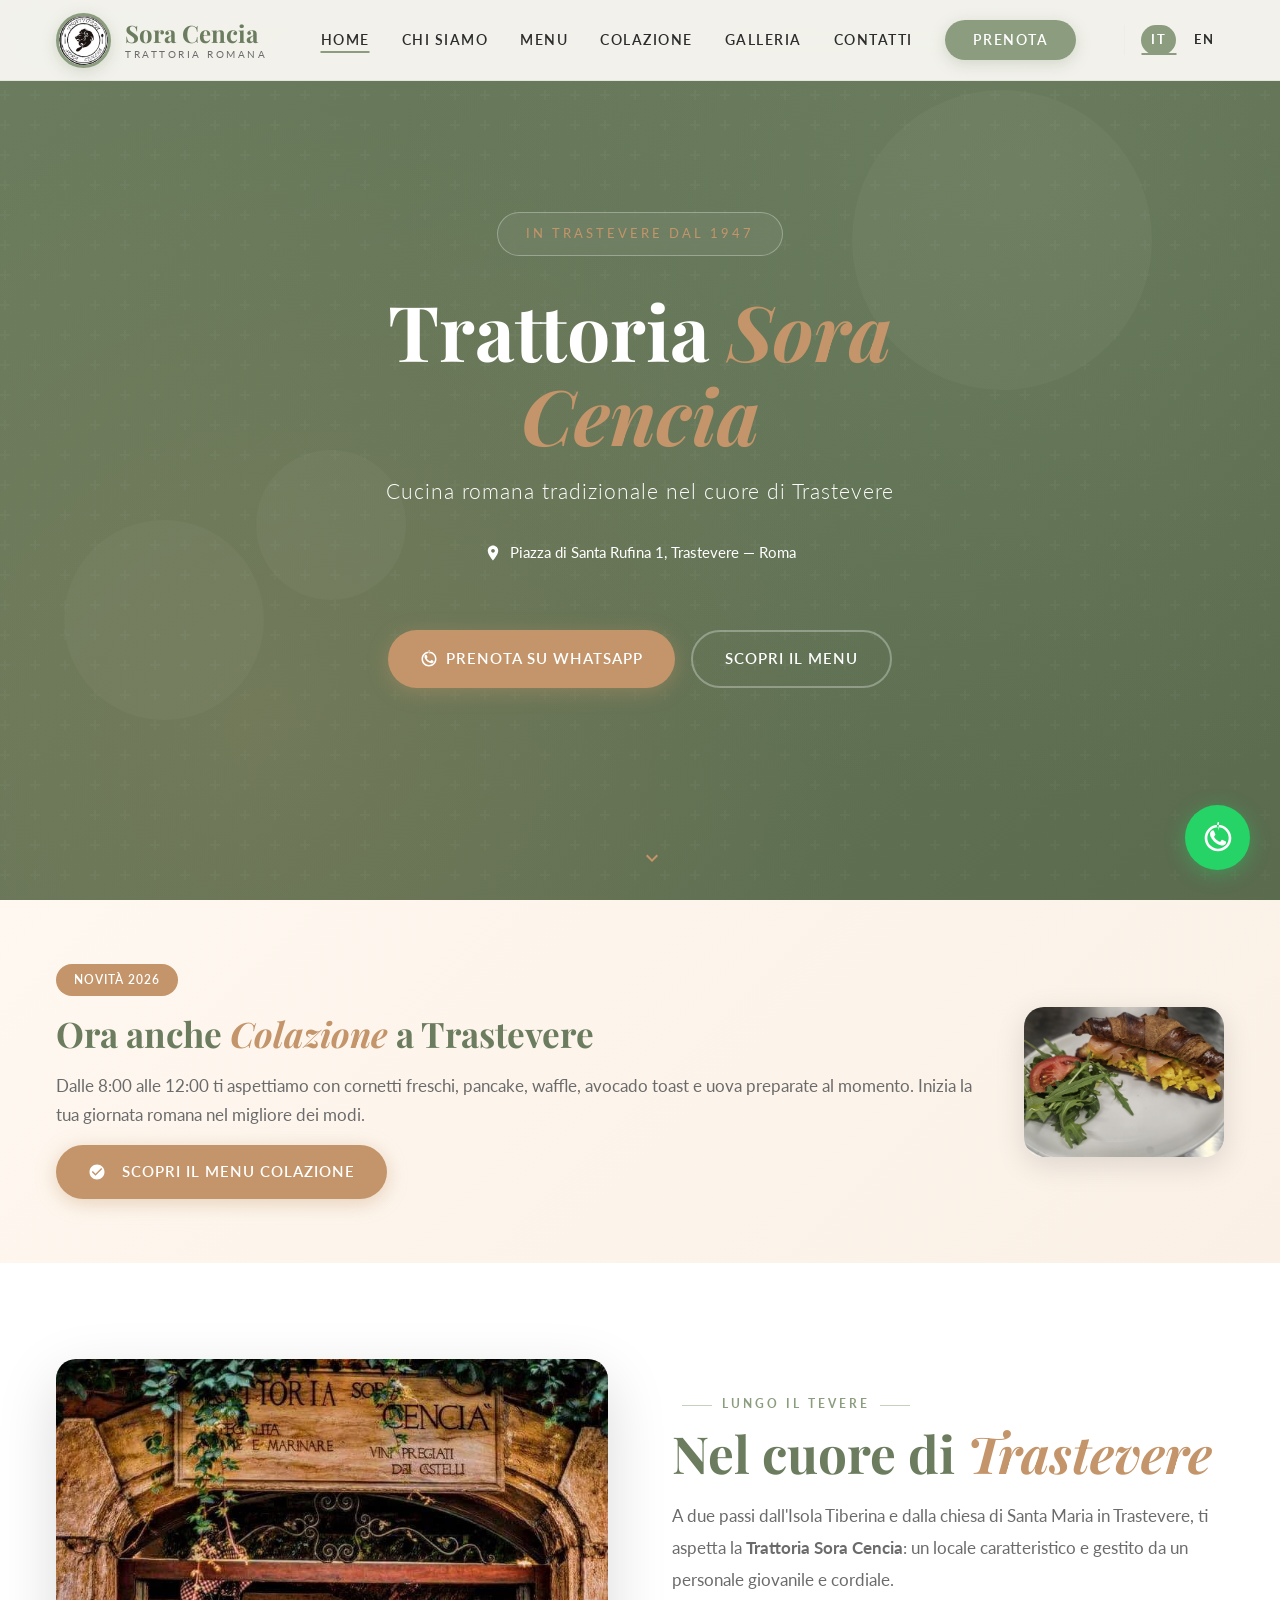
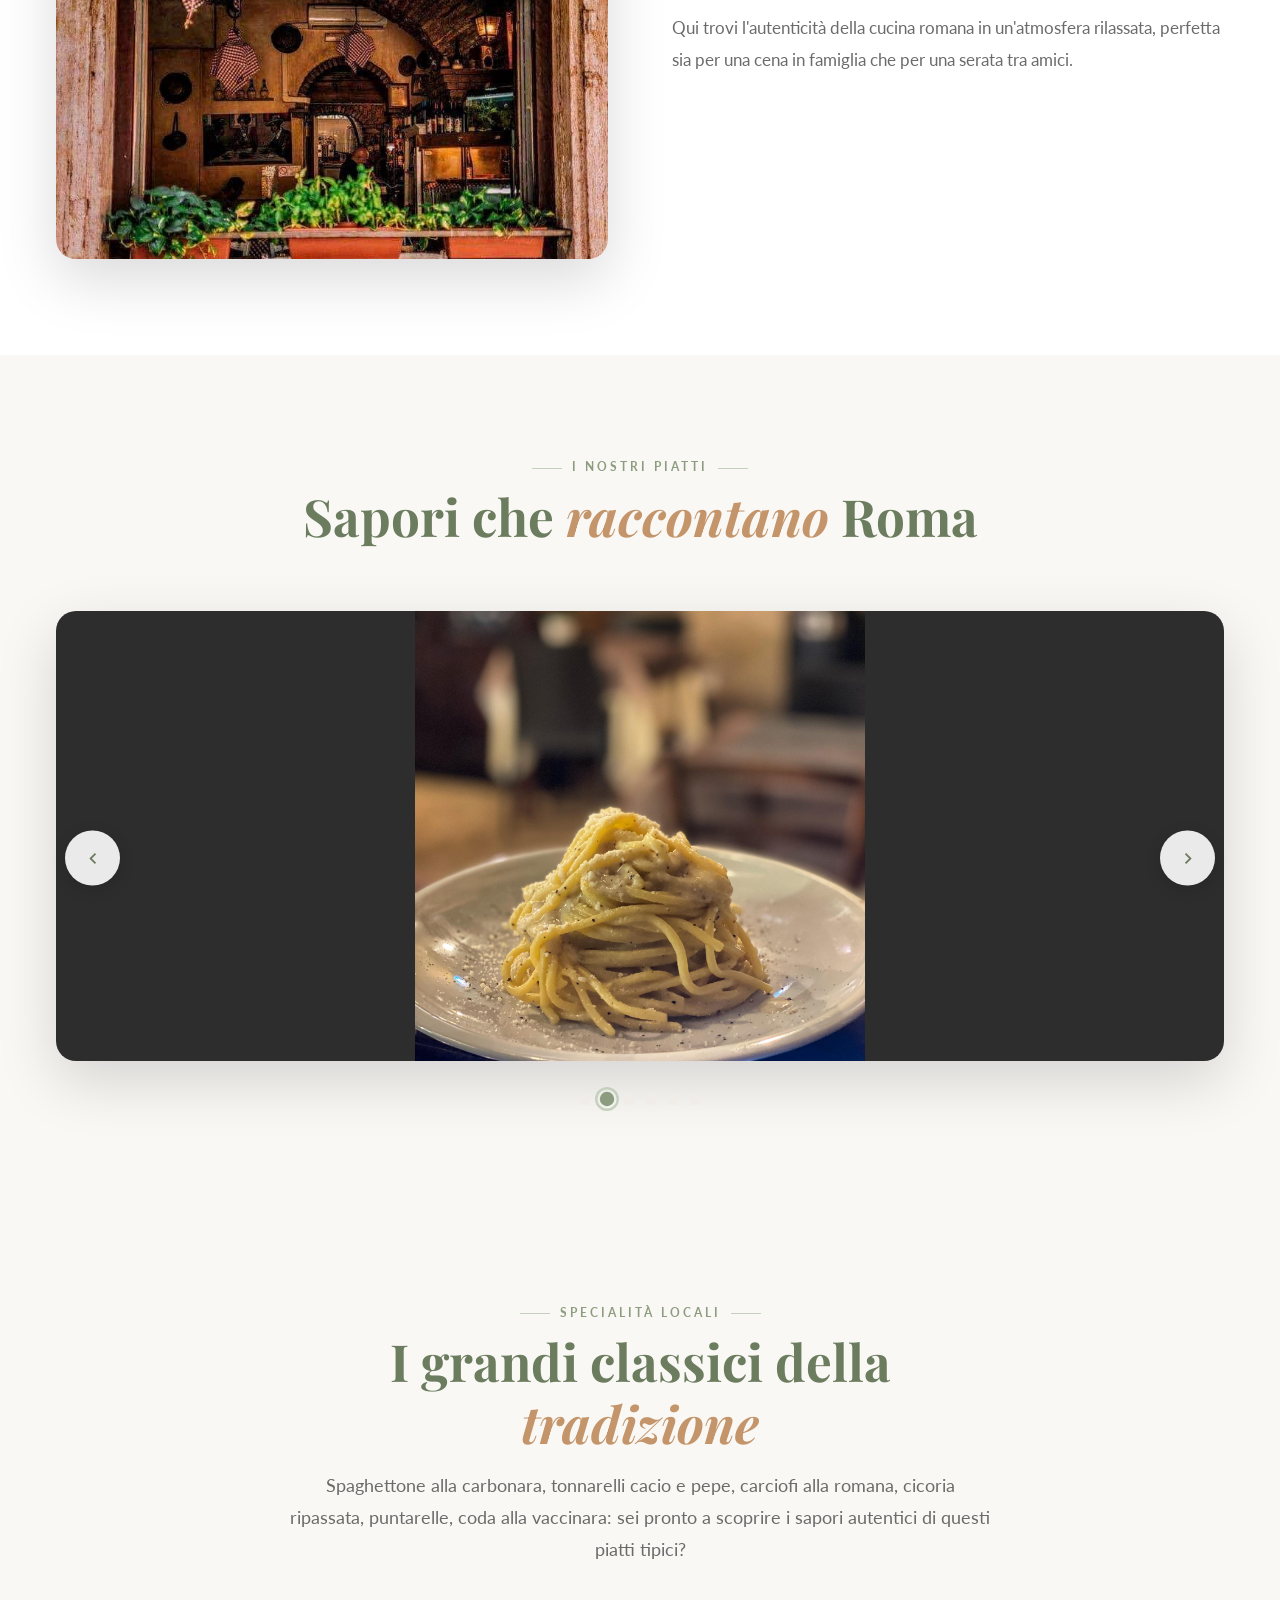
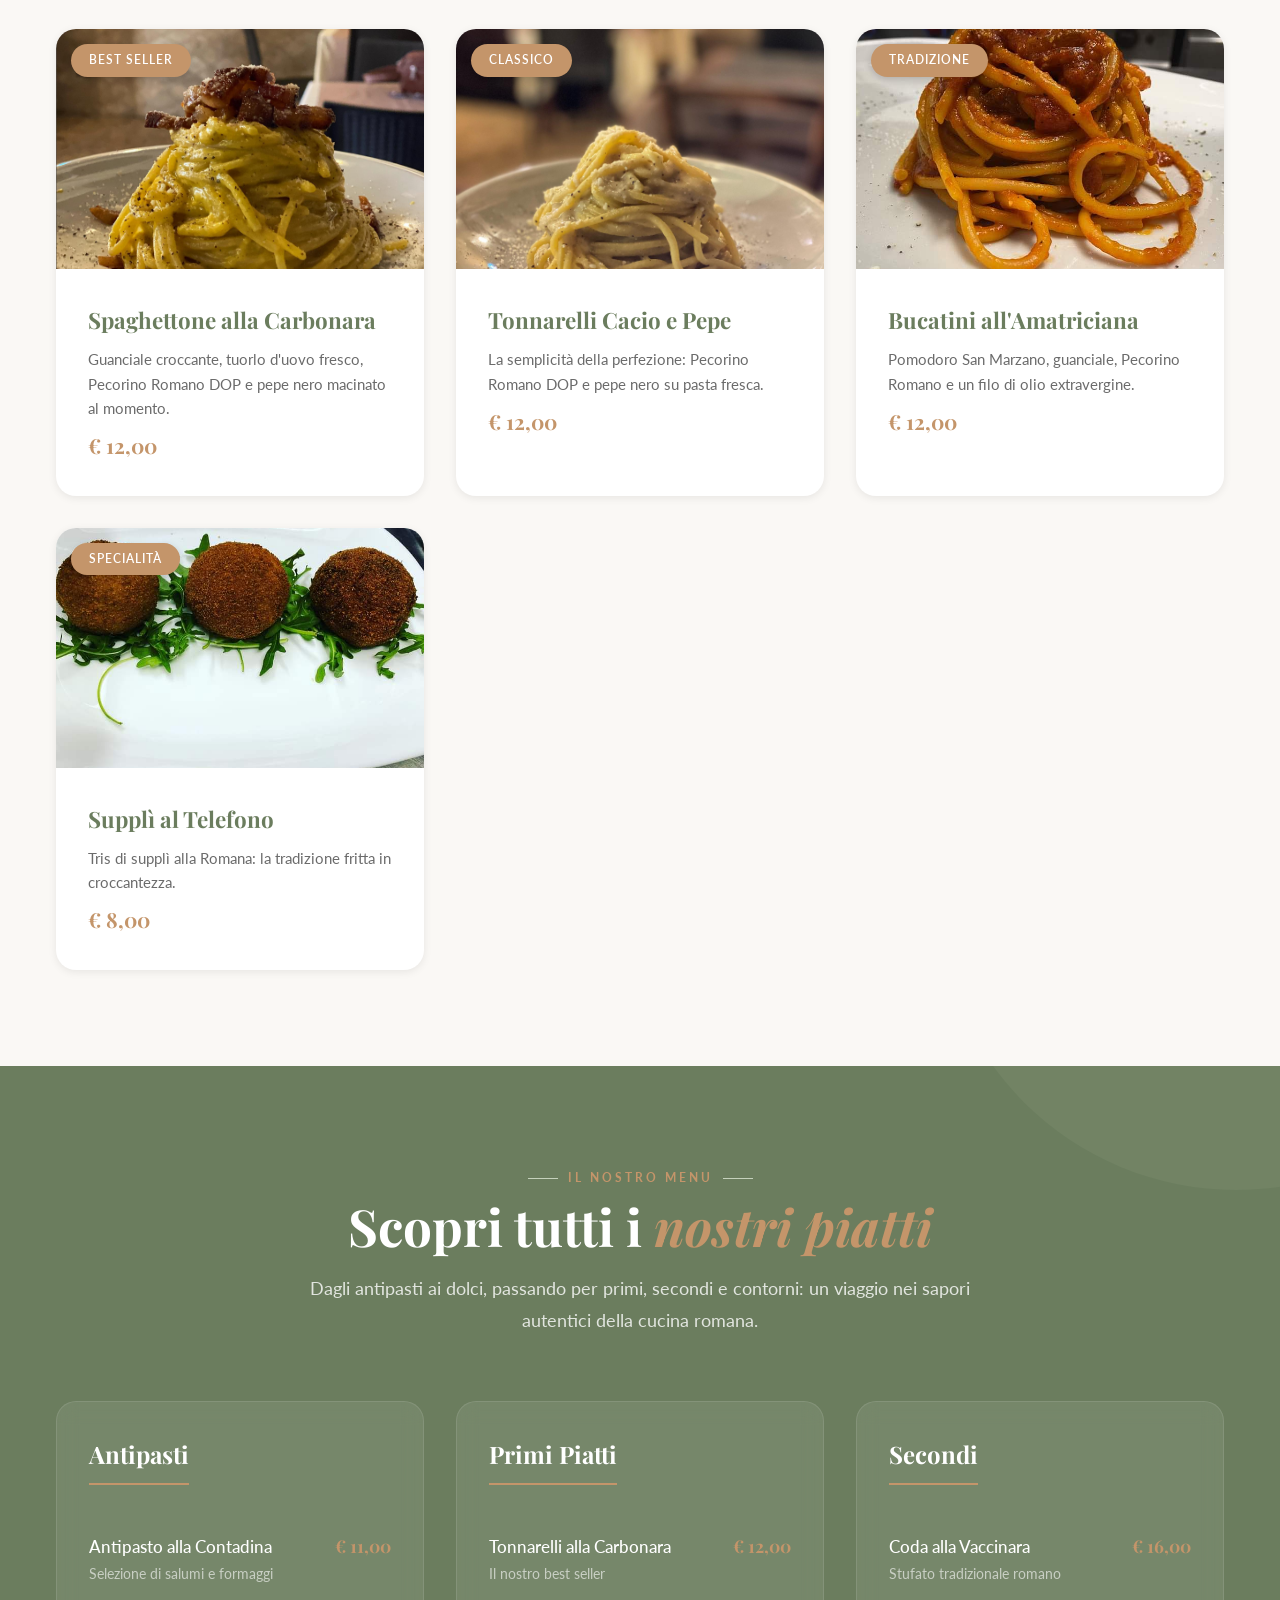
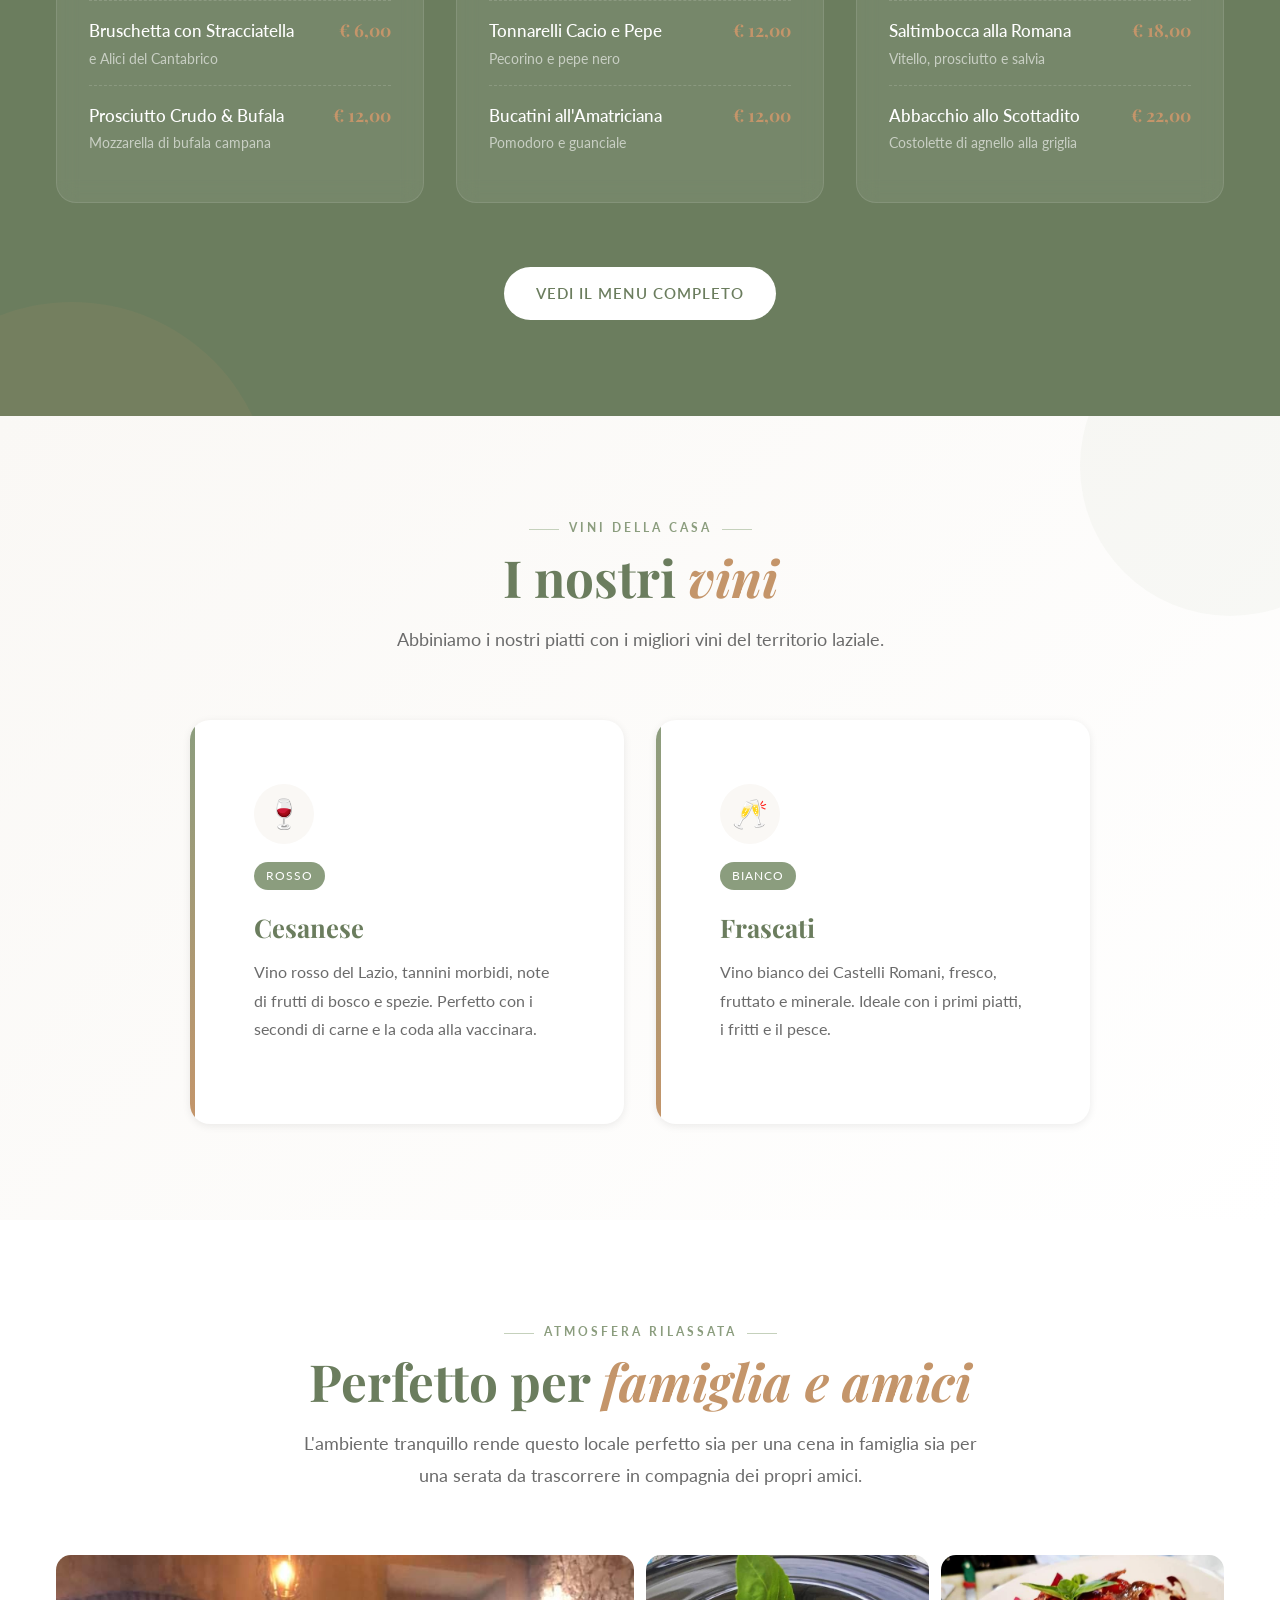
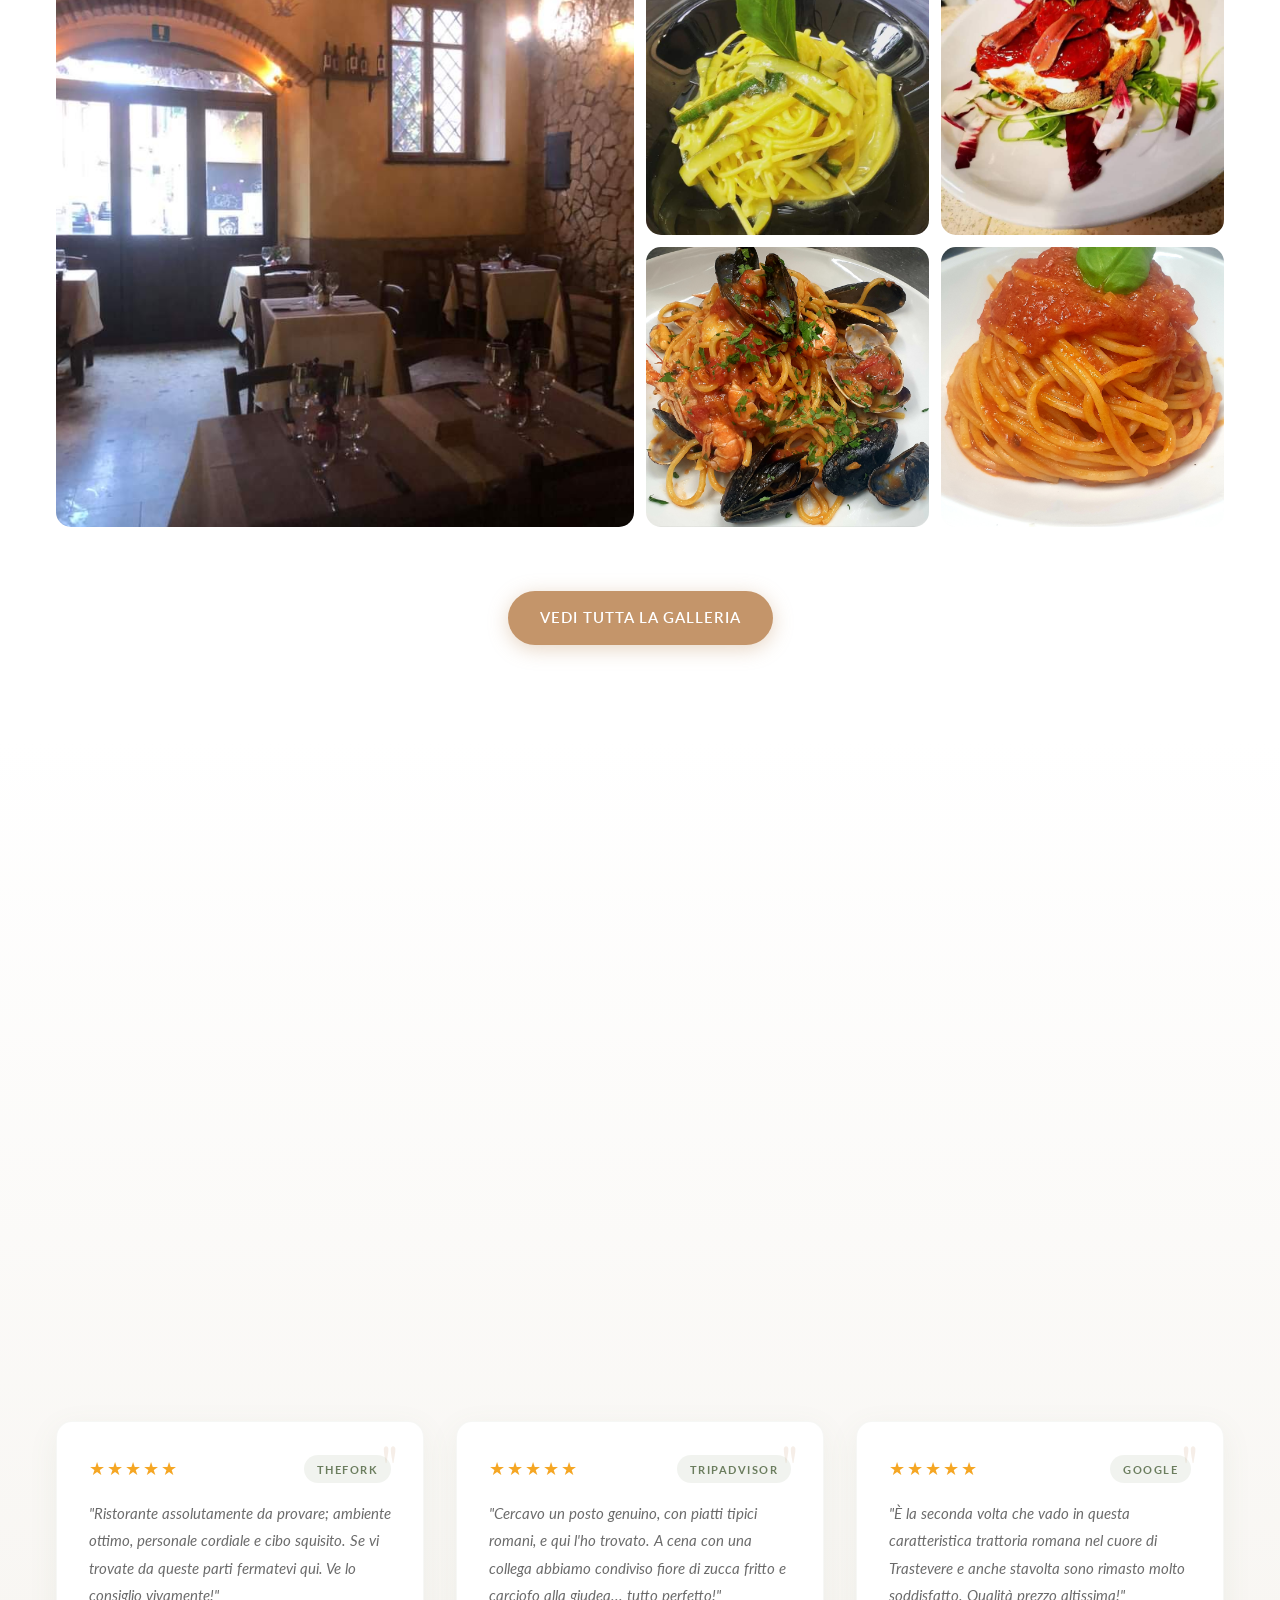
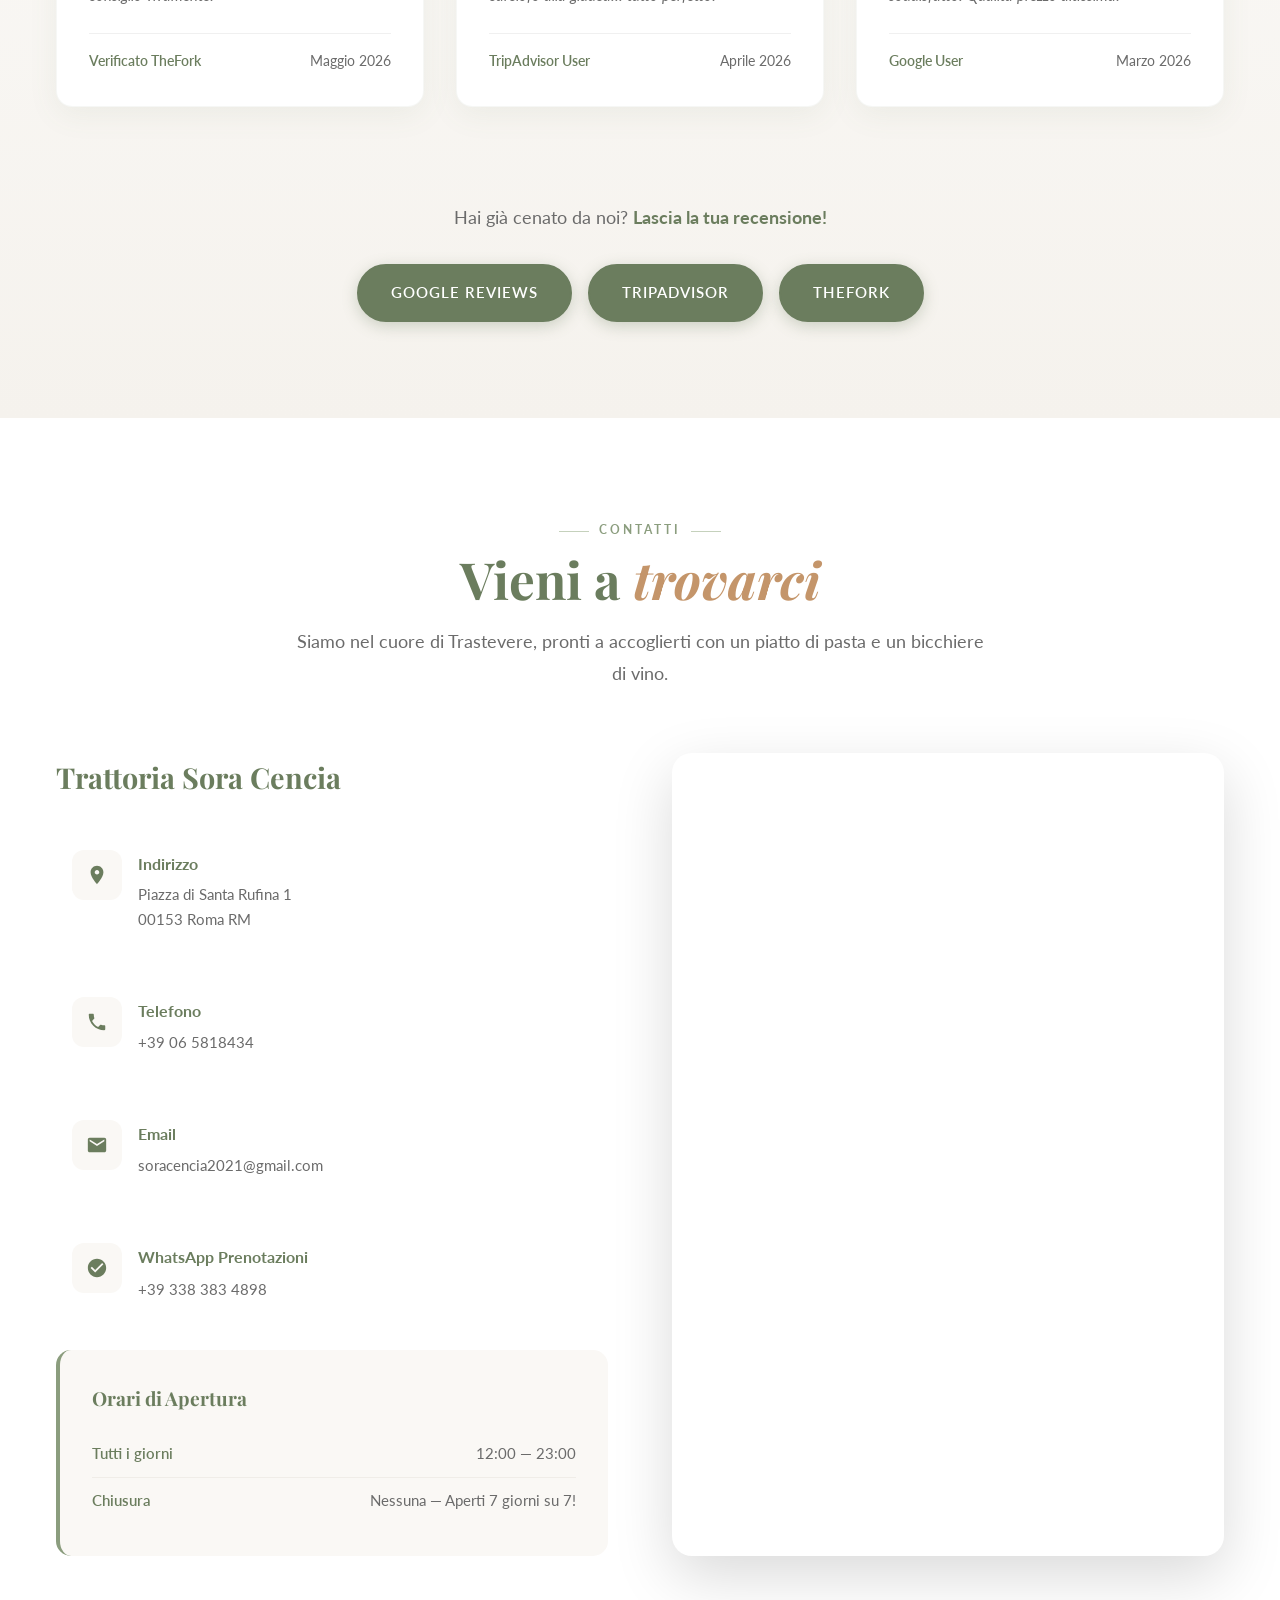
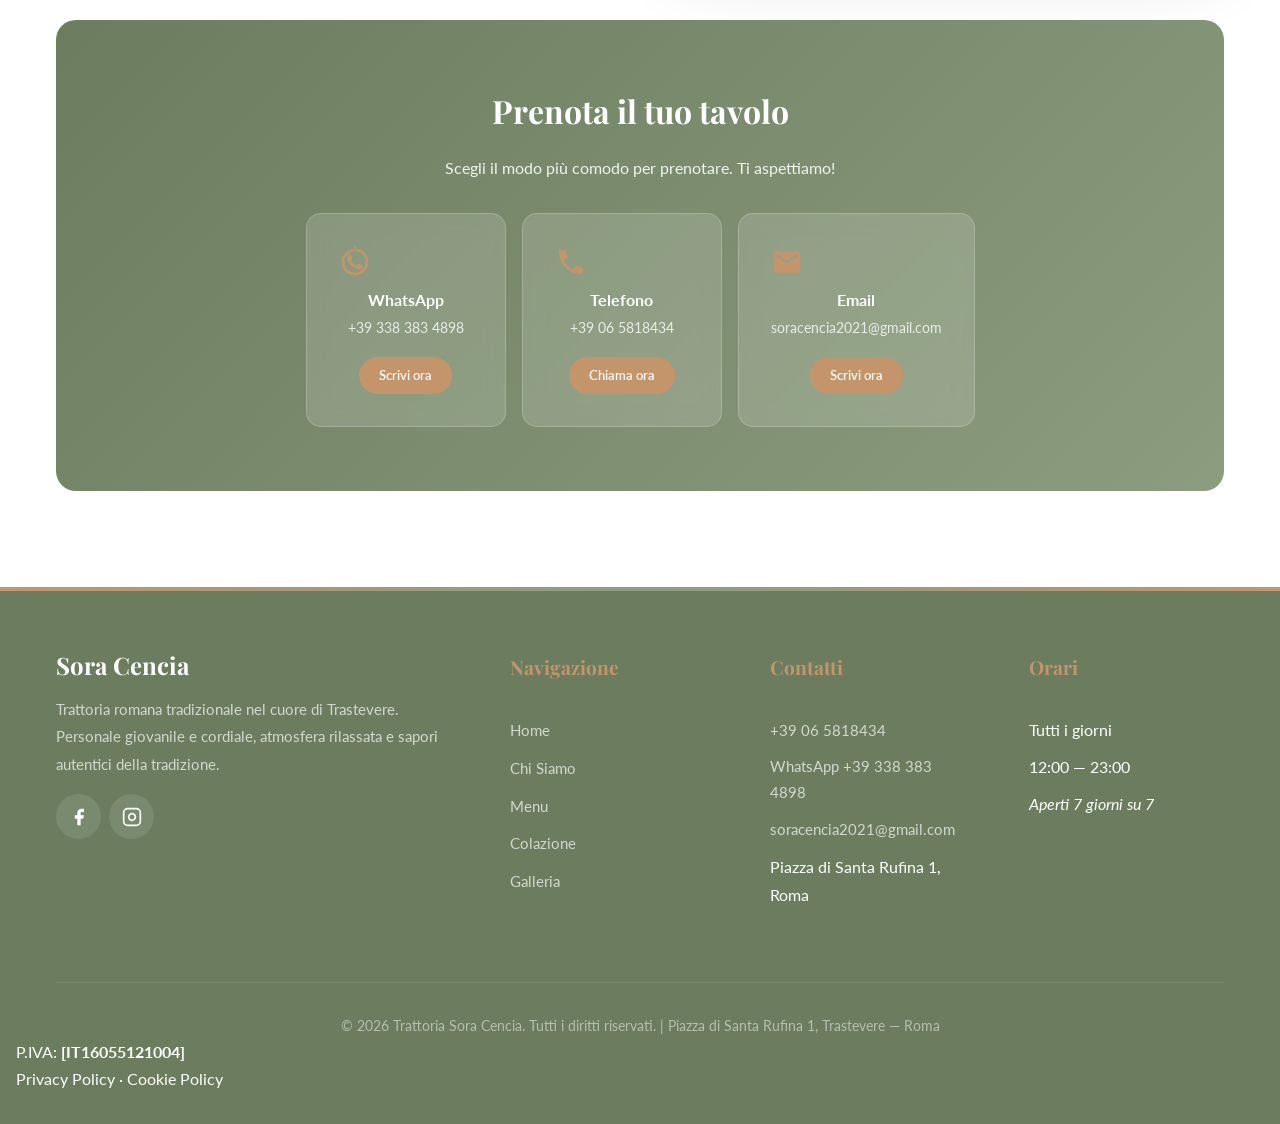
==== commit ab464084: "Update index.html" ====
--- a/index.html
+++ b/index.html
@@ -724,6 +724,13 @@
                 <p>© <span class="current-year">2026</span> Trattoria Sora Cencia. Tutti i diritti riservati. | Piazza di Santa Rufina 1, Trastevere — Roma</p>
             </div>
         </div>
+		<div class="footer-legal">
+  <p>P.IVA: <strong>[IT16055121004]</strong></p>
+  <p>
+    <a href="privacy.html">Privacy Policy</a> · 
+    <a href="cookie.html">Cookie Policy</a>
+  </p>
+</div>
     </footer>
 
     <!-- WhatsApp Float -->
@@ -733,4 +740,4 @@
 
     <script src="js/main.js"></script>
 </body>
-</html>+</html>
--- a/css/style.css
+++ b/css/style.css
@@ -223,9 +223,12 @@
     height: 55px;
     border-radius: 50%;
     object-fit: cover;
+    object-position: center;
     border: 3px solid var(--salvia);
     box-shadow: 0 4px 15px rgba(139, 157, 126, 0.3);
     transition: var(--transition);
+    image-rendering: -webkit-optimize-contrast;
+    image-rendering: crisp-edges;
 }
 
 .logo:hover img {
@@ -2139,10 +2142,13 @@
         min-height: 45px !important;
         border-radius: 50%;
         object-fit: cover;
+        object-position: center;
         border: 2px solid var(--salvia);
         display: block !important;
         visibility: visible !important;
         opacity: 1 !important;
+        image-rendering: -webkit-optimize-contrast;
+        image-rendering: crisp-edges;
     }
 
     .logo-text {
@@ -2173,6 +2179,9 @@
         height: 40px !important;
         min-width: 40px !important;
         min-height: 40px !important;
+        object-position: center;
+        image-rendering: -webkit-optimize-contrast;
+        image-rendering: crisp-edges;
     }
 
     .logo-text {
@@ -2183,142 +2192,3 @@
         font-size: 0.55rem !important;
     }
 }
-/* ============================================
-   BREAKFAST HERO SECTION
-   ============================================ */
-.breakfast-hero {
-    padding-top: var(--space-xl);
-}
-
-.breakfast-grid {
-    display: grid;
-    grid-template-columns: 0.9fr 1.1fr;
-    gap: var(--space-lg);
-    align-items: center;
-    max-width: 1000px;
-    margin: 0 auto;
-}
-
-.breakfast-image {
-    position: relative;
-    border-radius: 20px;
-    overflow: hidden;
-    box-shadow: var(--shadow-lg);
-    max-height: 380px;
-}
-
-.breakfast-image img {
-    width: 100%;
-    height: 380px;
-    object-fit: cover;
-    object-position: center 30%;
-    transition: var(--transition-slow);
-}
-
-.breakfast-image:hover img {
-    transform: scale(1.05);
-}
-
-.breakfast-text {
-    display: flex;
-    flex-direction: column;
-    justify-content: center;
-}
-
-.breakfast-text .section-title {
-    font-size: clamp(1.6rem, 3vw, 2.4rem);
-    margin-bottom: var(--space-sm);
-}
-
-.breakfast-text p {
-    color: var(--grigio);
-    font-size: 1.05rem;
-    line-height: 1.7;
-    margin-bottom: var(--space-sm);
-}
-
-.breakfast-hours {
-    margin-top: var(--space-xs);
-    font-size: 1rem;
-    color: var(--salvia-dark);
-}
-
-@media (max-width: 992px) {
-    .breakfast-grid {
-        grid-template-columns: 1fr;
-        gap: var(--space-md);
-        text-align: center;
-    }
-
-    .breakfast-image {
-        max-height: 320px;
-        max-width: 500px;
-        margin: 0 auto;
-        width: 100%;
-    }
-
-    .breakfast-image img {
-        height: 320px;
-        object-position: center 25%;
-    }
-
-    .breakfast-text {
-        padding: 0 var(--space-sm);
-    }
-
-    .breakfast-text .section-title {
-        font-size: 1.8rem;
-    }
-
-    .breakfast-text p {
-        font-size: 1rem;
-        line-height: 1.6;
-    }
-}
-
-@media (max-width: 768px) {
-    .breakfast-hero {
-        padding-top: var(--space-lg);
-    }
-
-    .breakfast-image {
-        max-height: 260px;
-        border-radius: 16px;
-    }
-
-    .breakfast-image img {
-        height: 260px;
-        object-position: center 20%;
-    }
-
-    .breakfast-text .section-title {
-        font-size: 1.5rem;
-    }
-
-    .breakfast-text p {
-        font-size: 0.95rem;
-        line-height: 1.55;
-    }
-
-    .breakfast-hours {
-        font-size: 0.95rem;
-    }
-}
-
-@media (max-width: 480px) {
-    .breakfast-image {
-        max-height: 220px;
-    }
-
-    .breakfast-image img {
-        height: 220px;
-    }
-
-    .breakfast-text .section-title {
-        font-size: 1.3rem;
-    }
-
-    .breakfast-text p {
-        font-size: 0.9rem;
-    }
-}
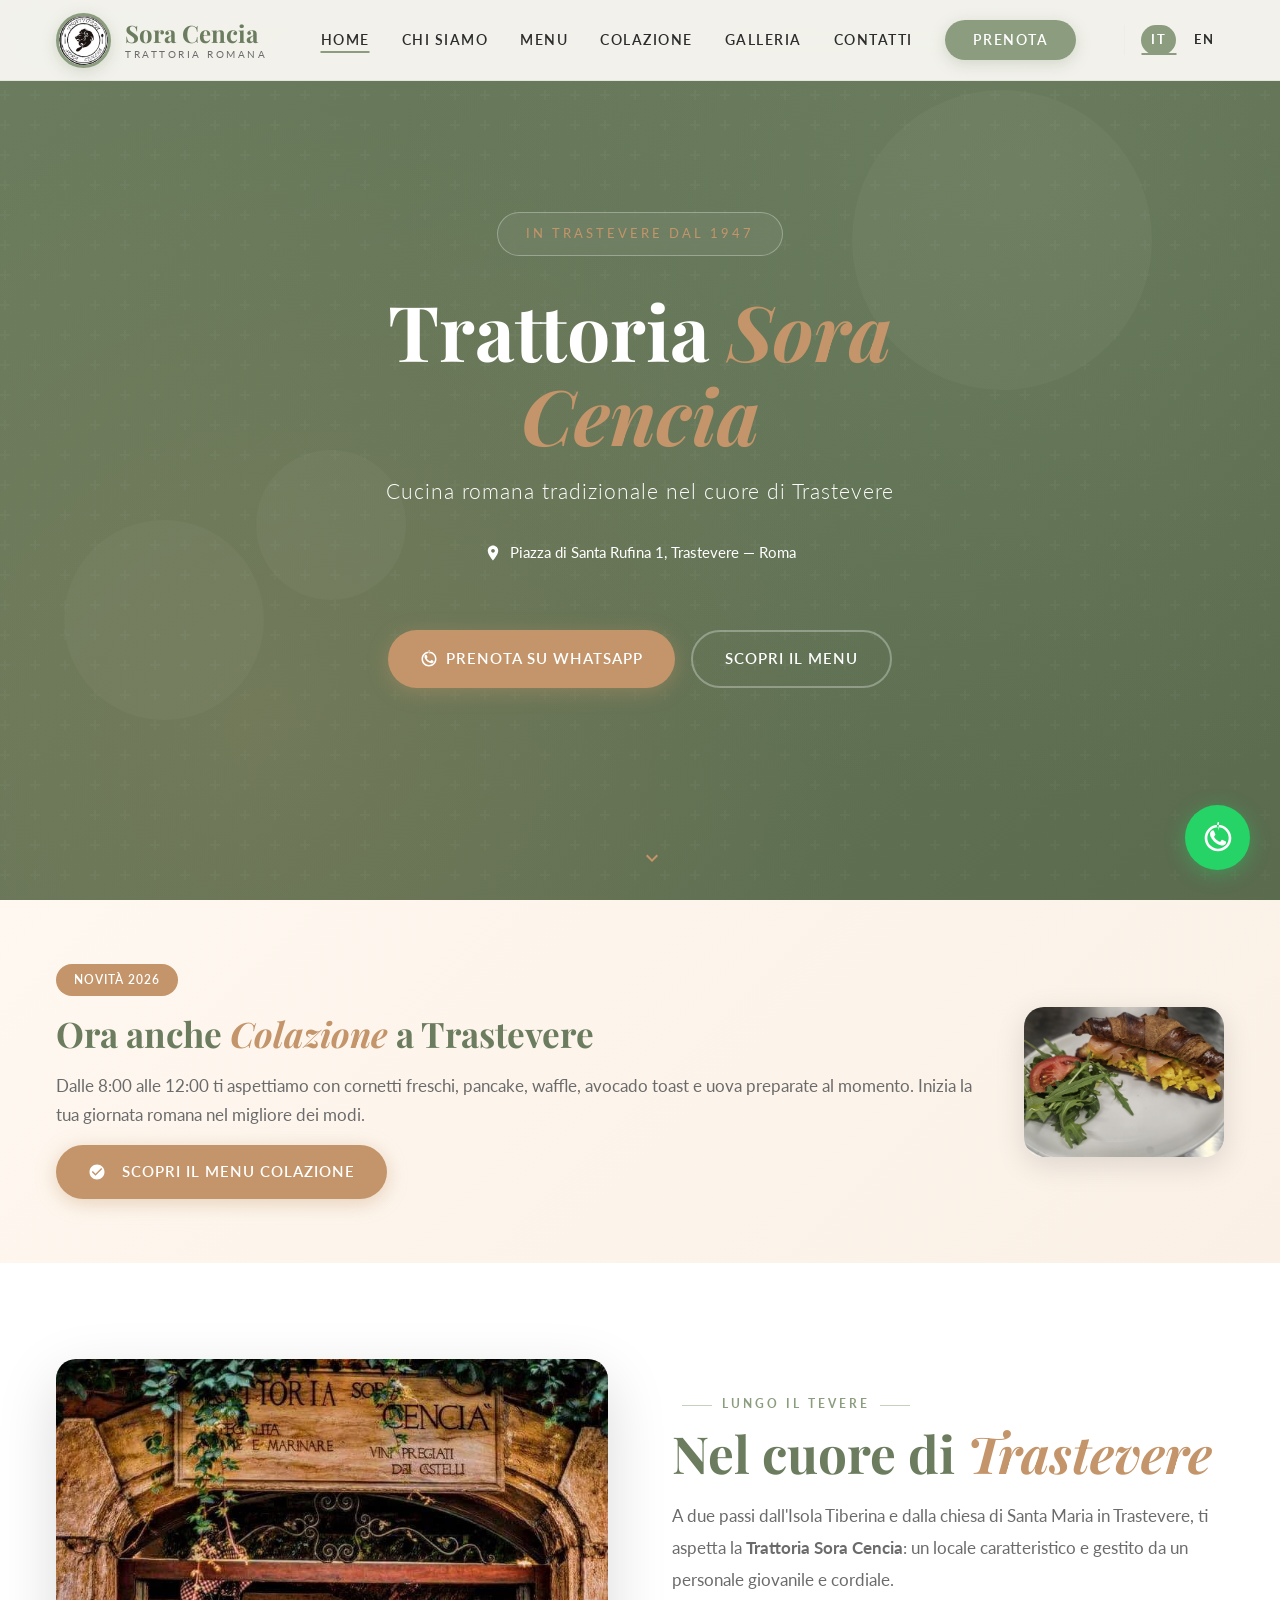
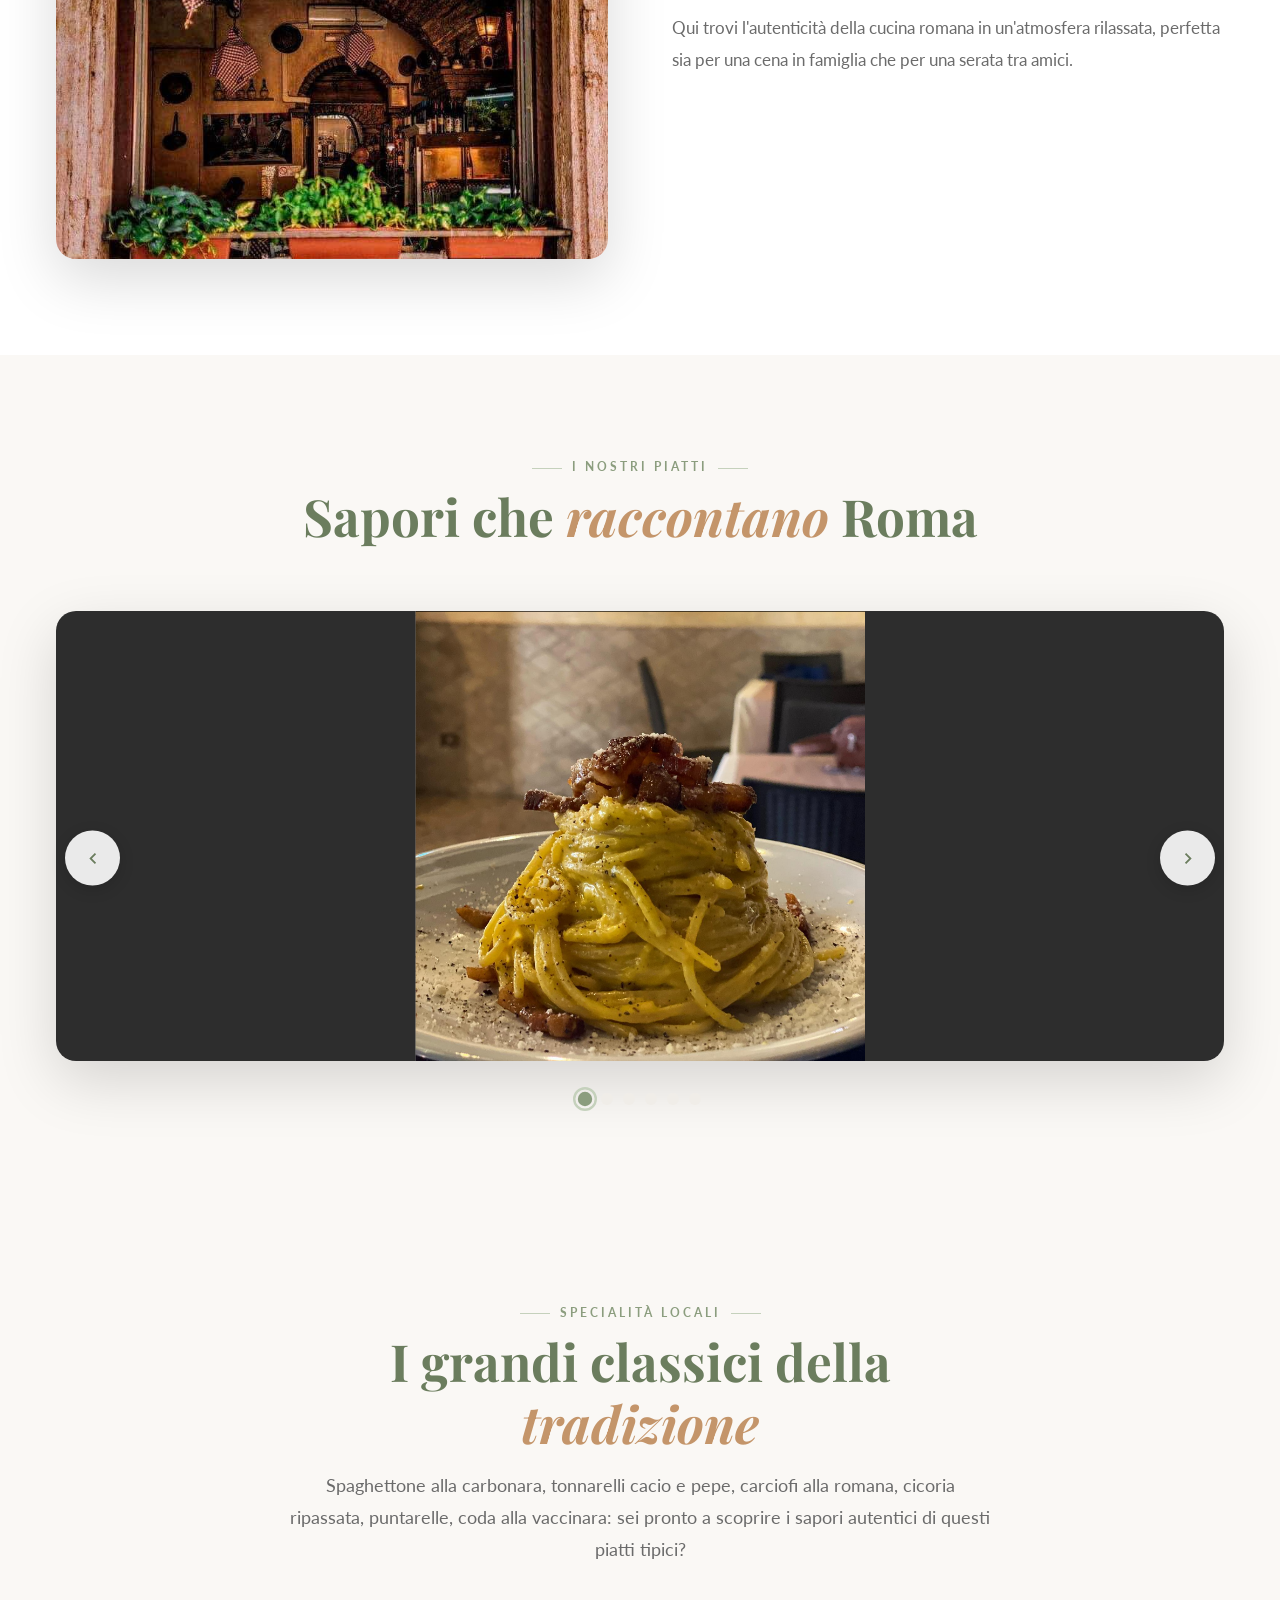
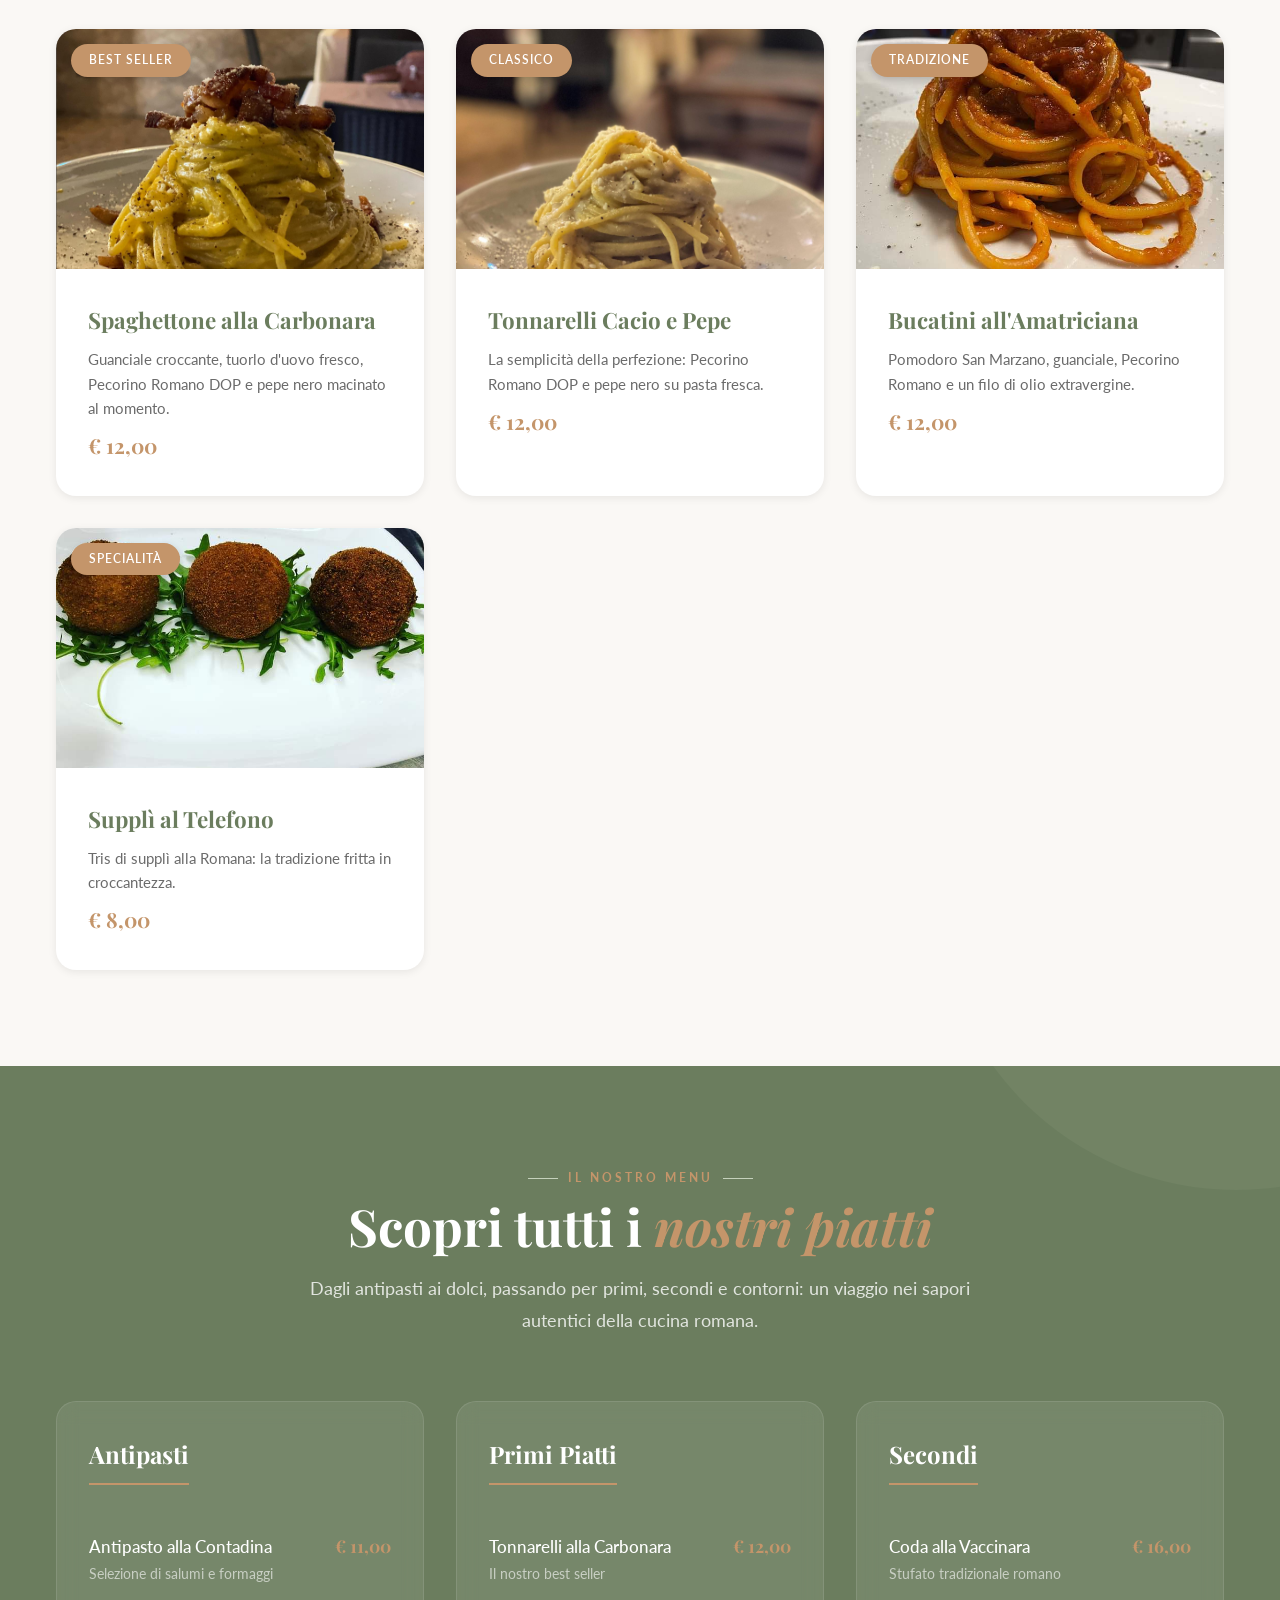
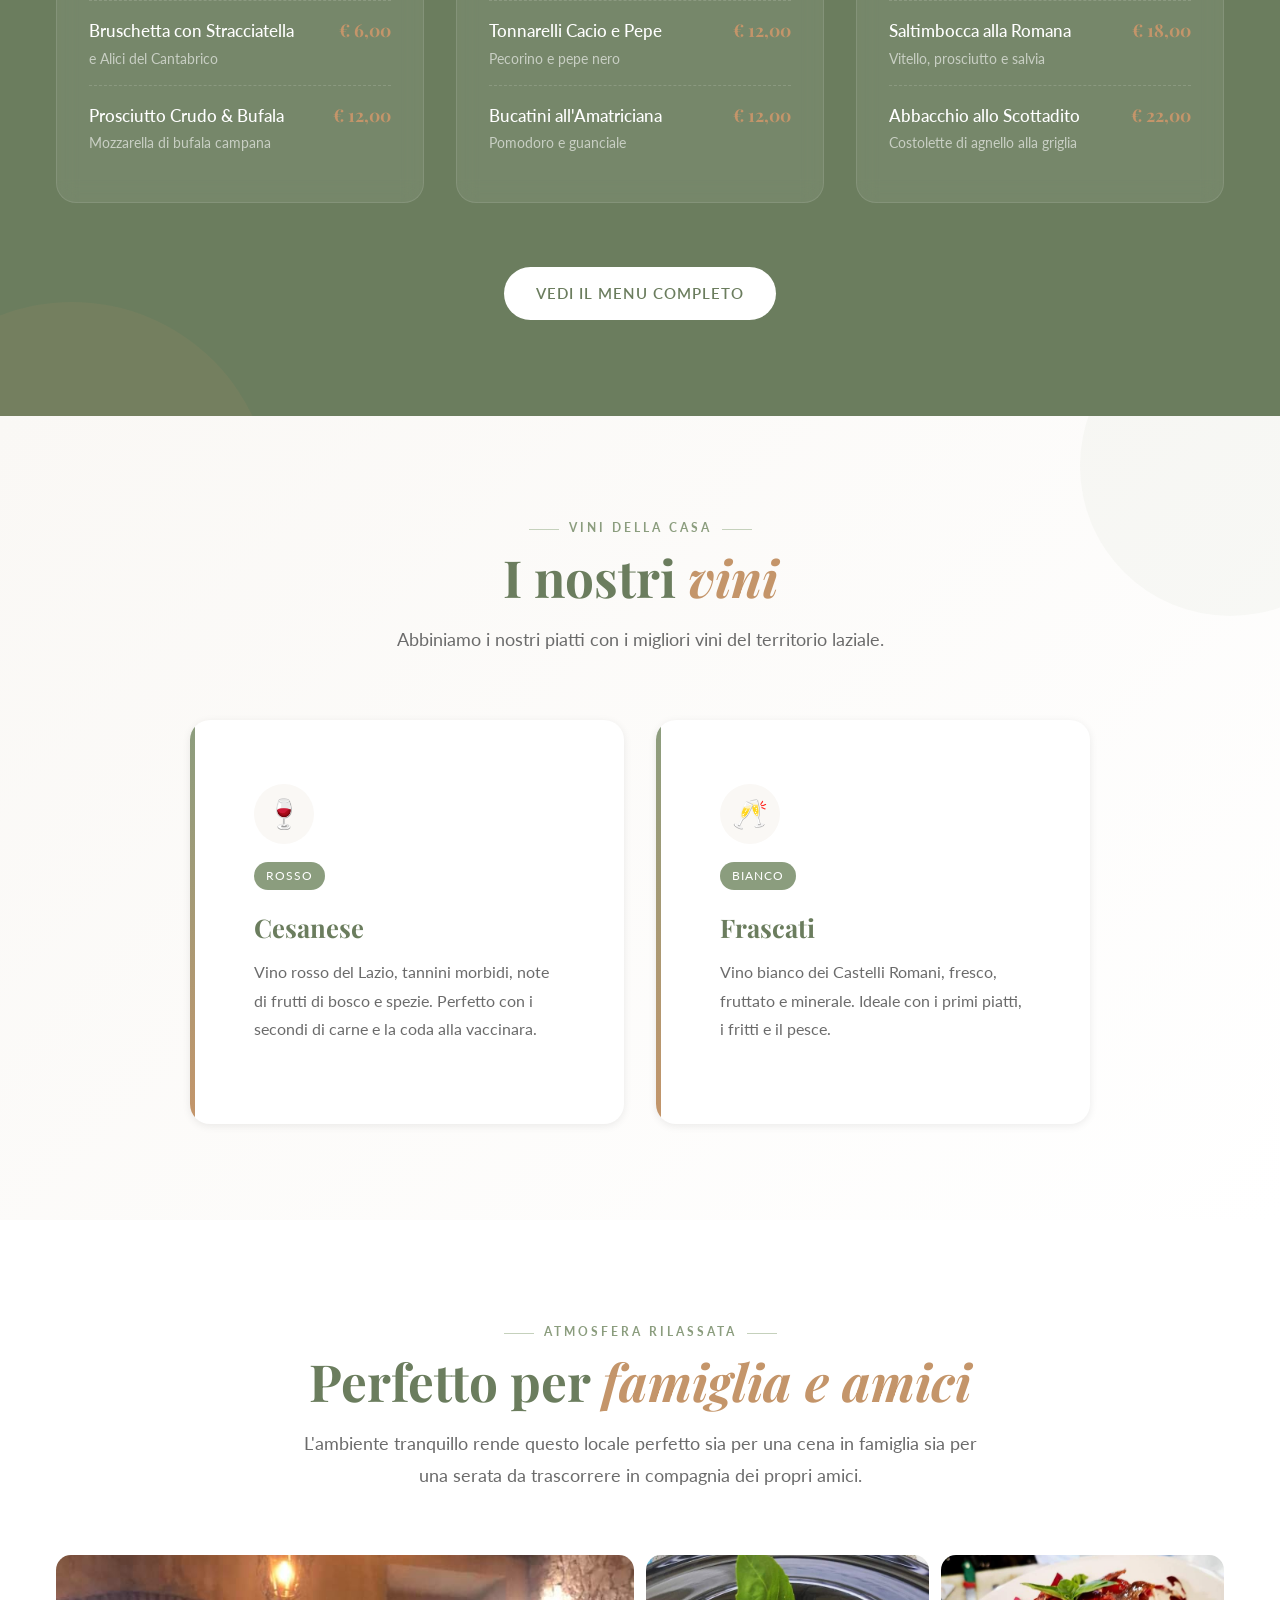
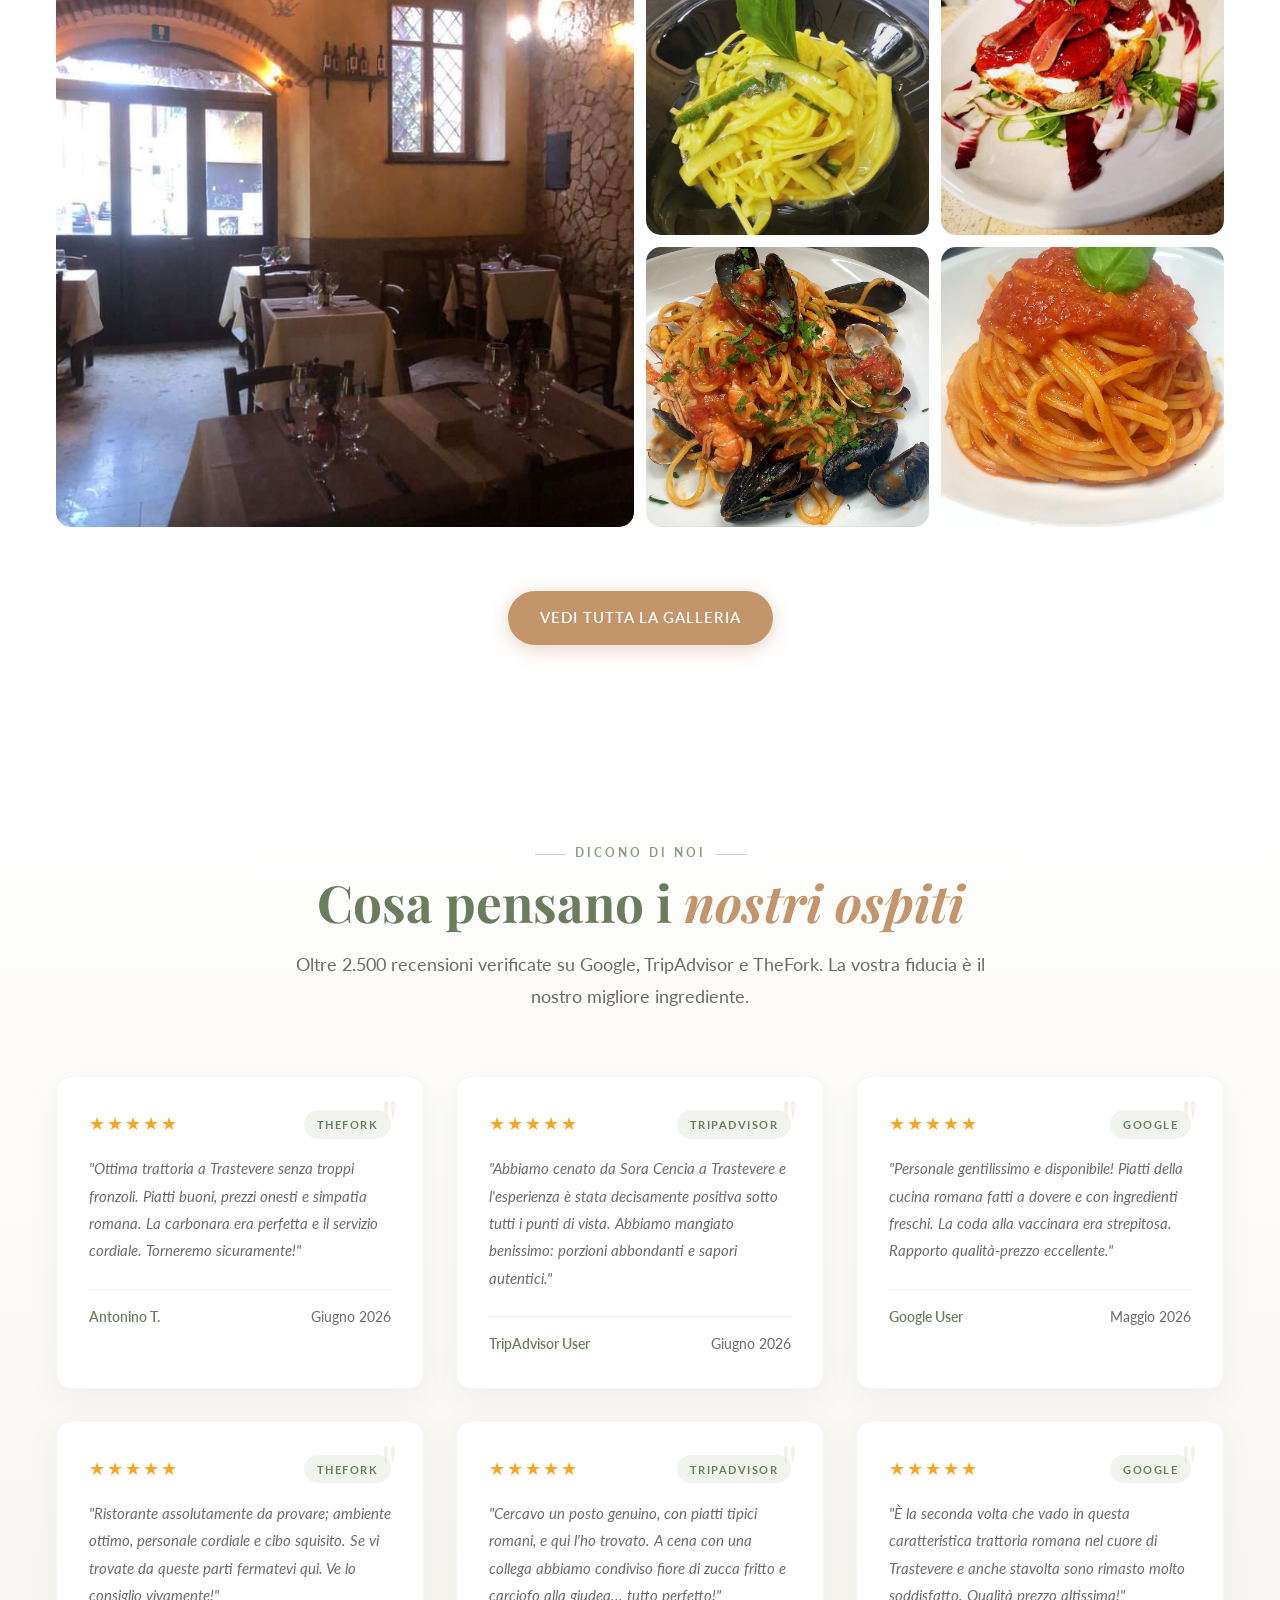
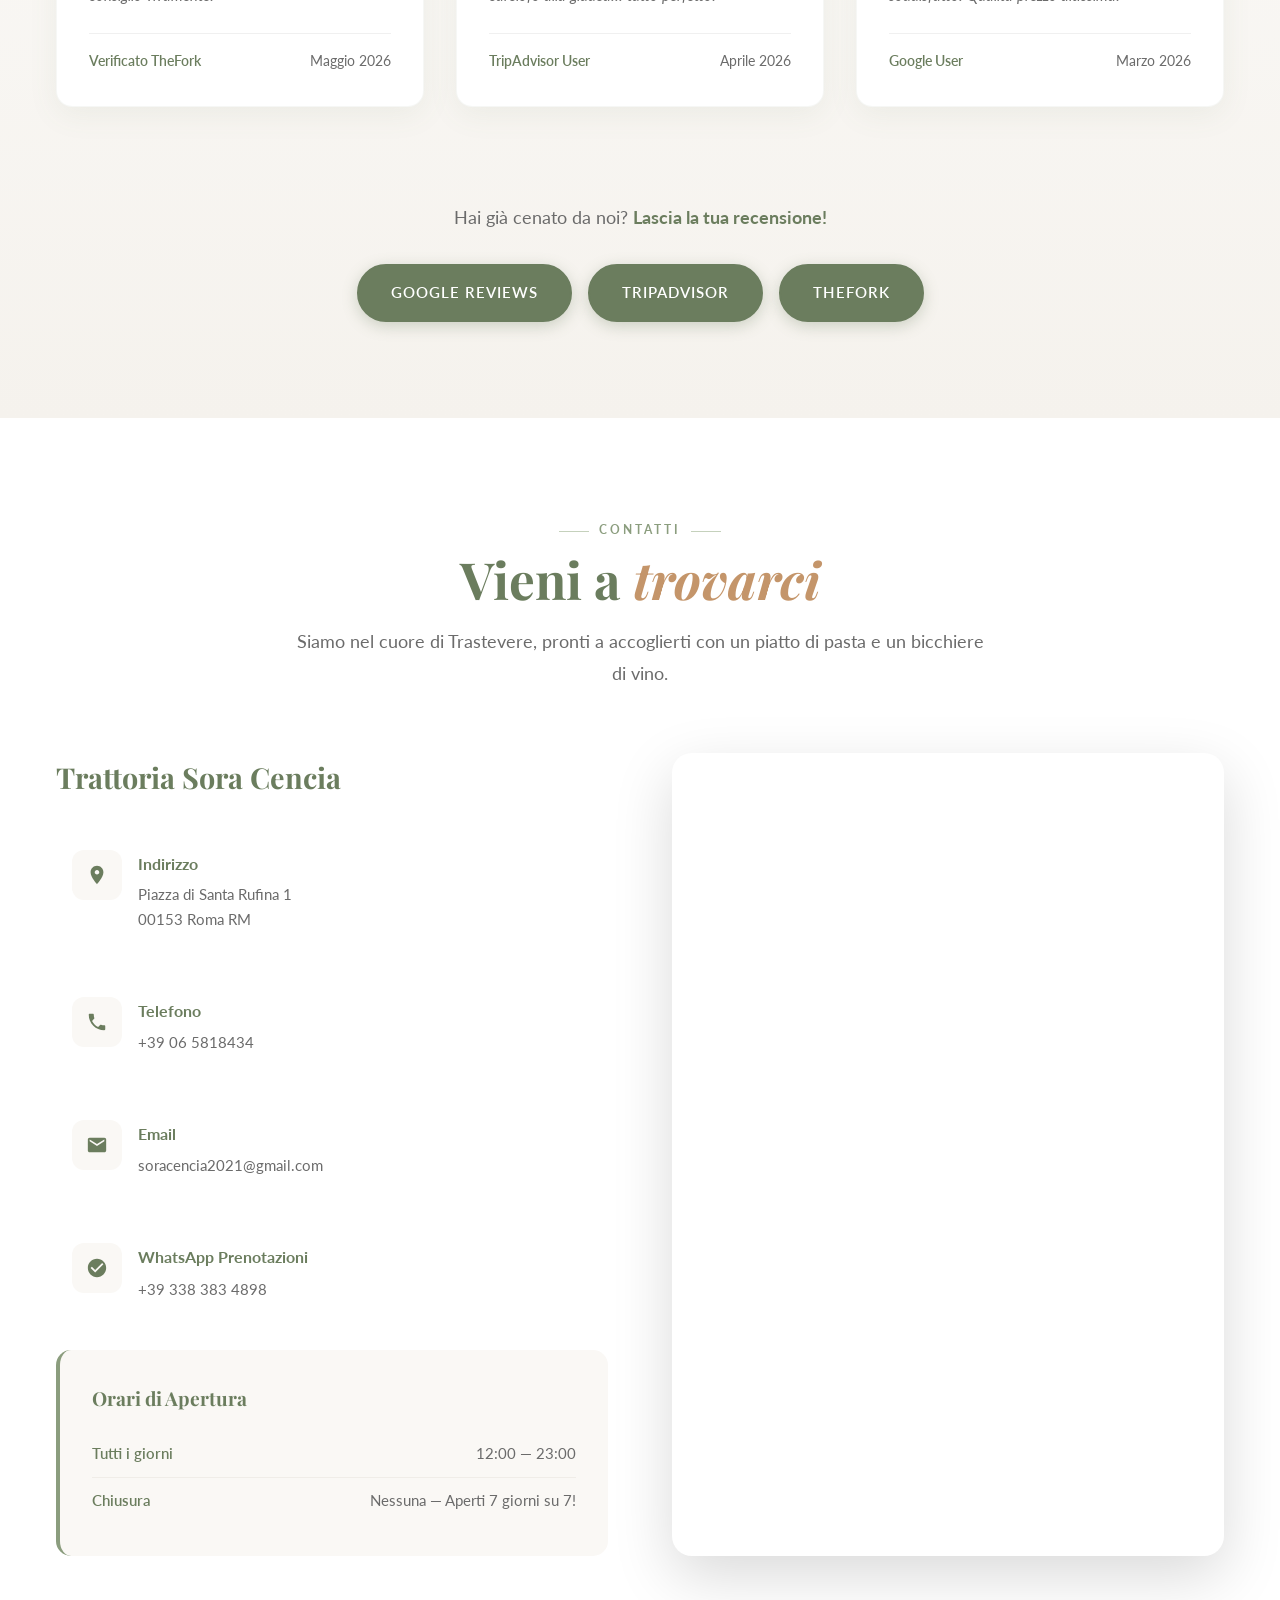
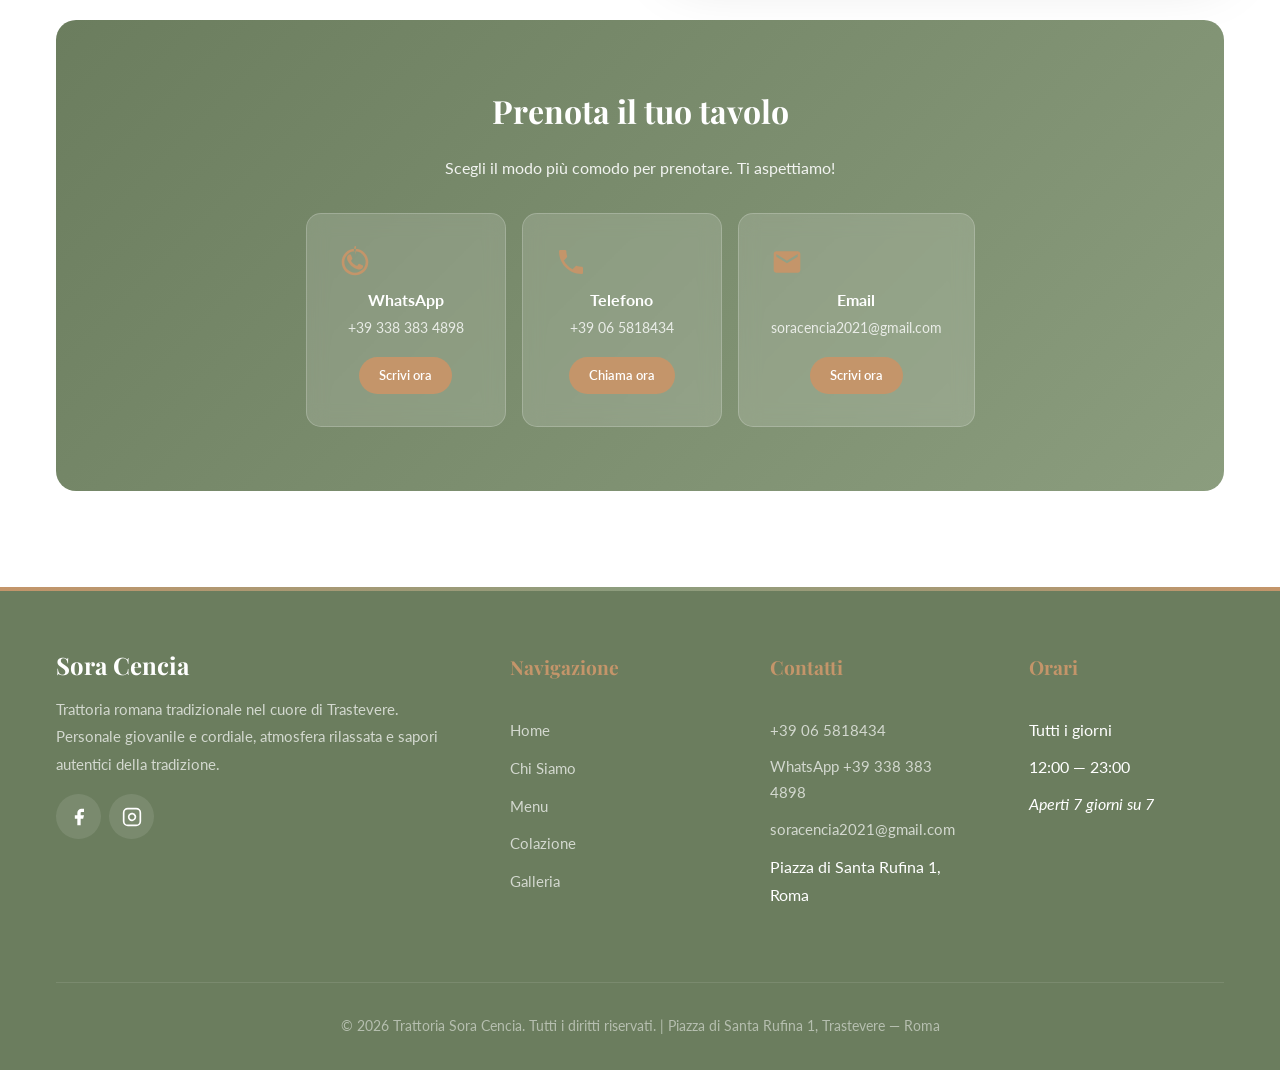
==== commit c8240cde: "Update index.html" ====
--- a/index.html
+++ b/index.html
@@ -724,13 +724,6 @@
                 <p>© <span class="current-year">2026</span> Trattoria Sora Cencia. Tutti i diritti riservati. | Piazza di Santa Rufina 1, Trastevere — Roma</p>
             </div>
         </div>
-		<div class="footer-legal">
-  <p>P.IVA: <strong>[IT16055121004]</strong></p>
-  <p>
-    <a href="privacy.html">Privacy Policy</a> · 
-    <a href="cookie.html">Cookie Policy</a>
-  </p>
-</div>
     </footer>
 
     <!-- WhatsApp Float -->
